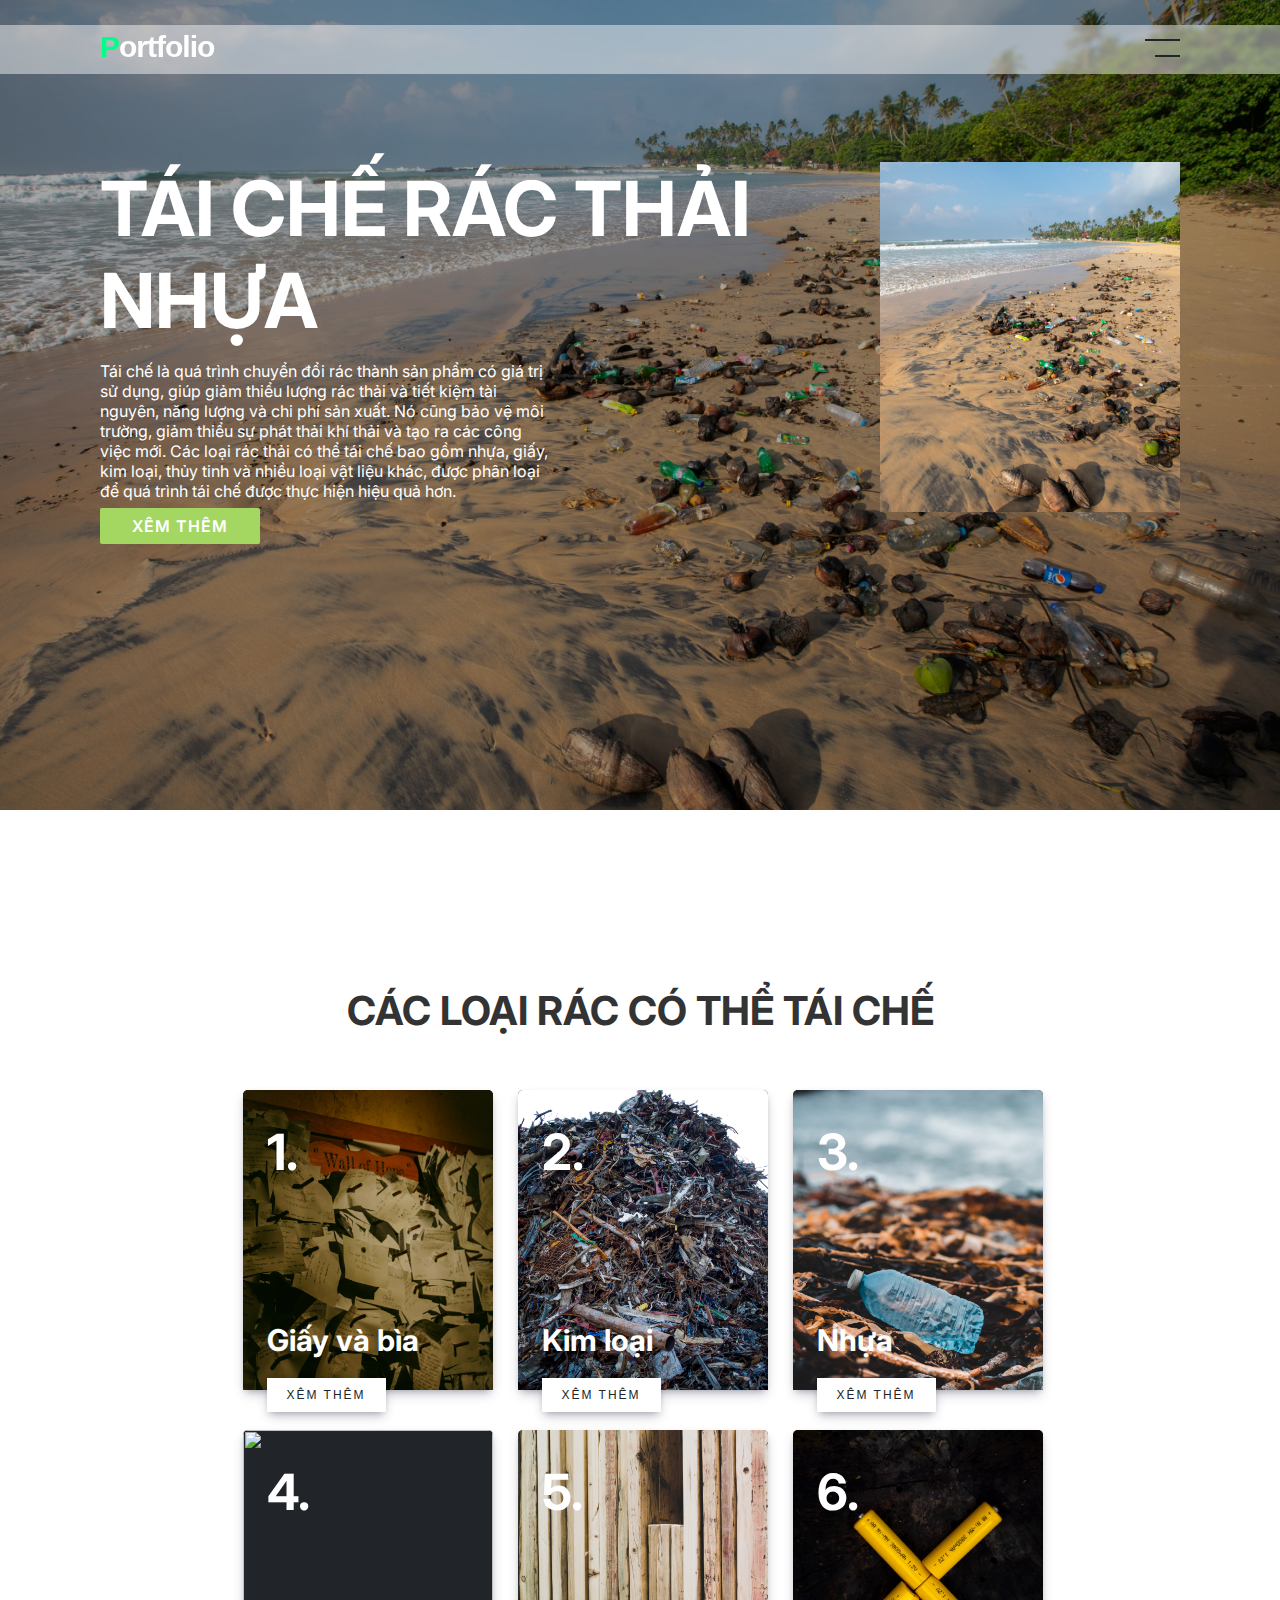
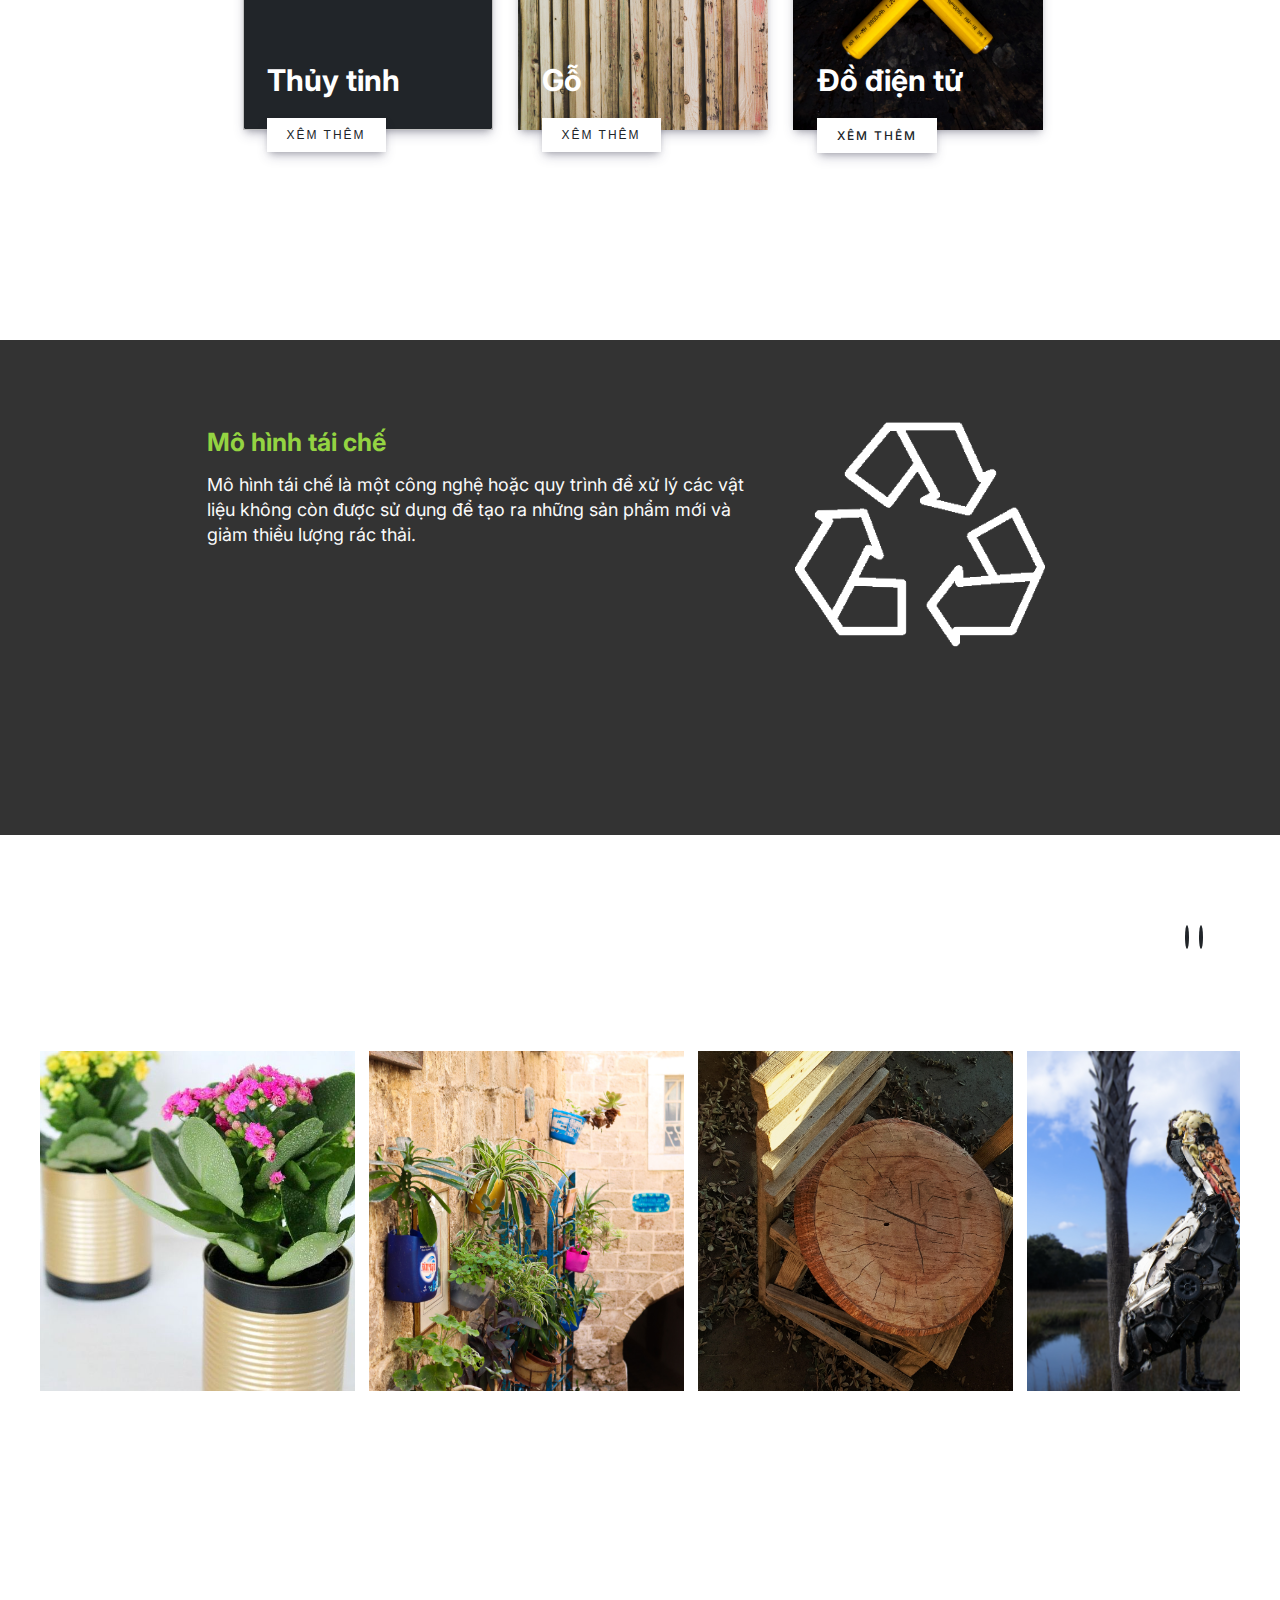
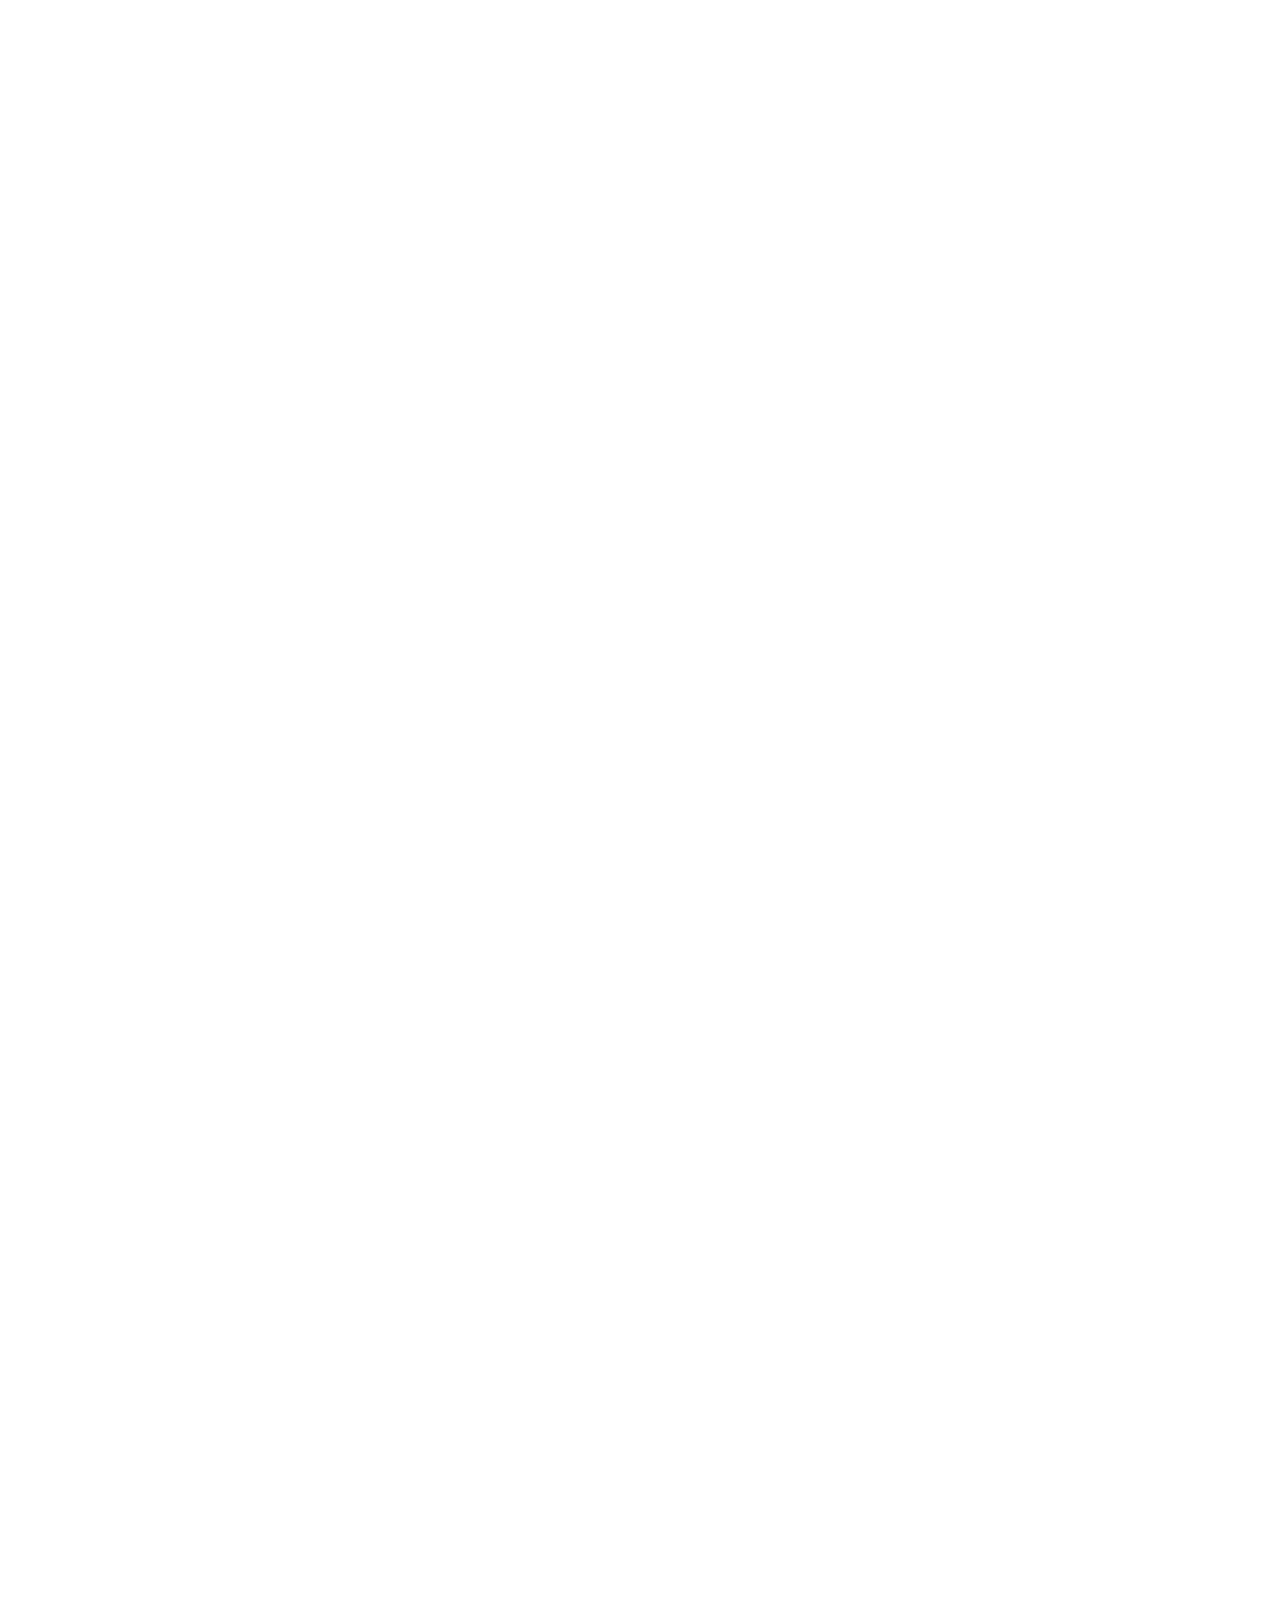
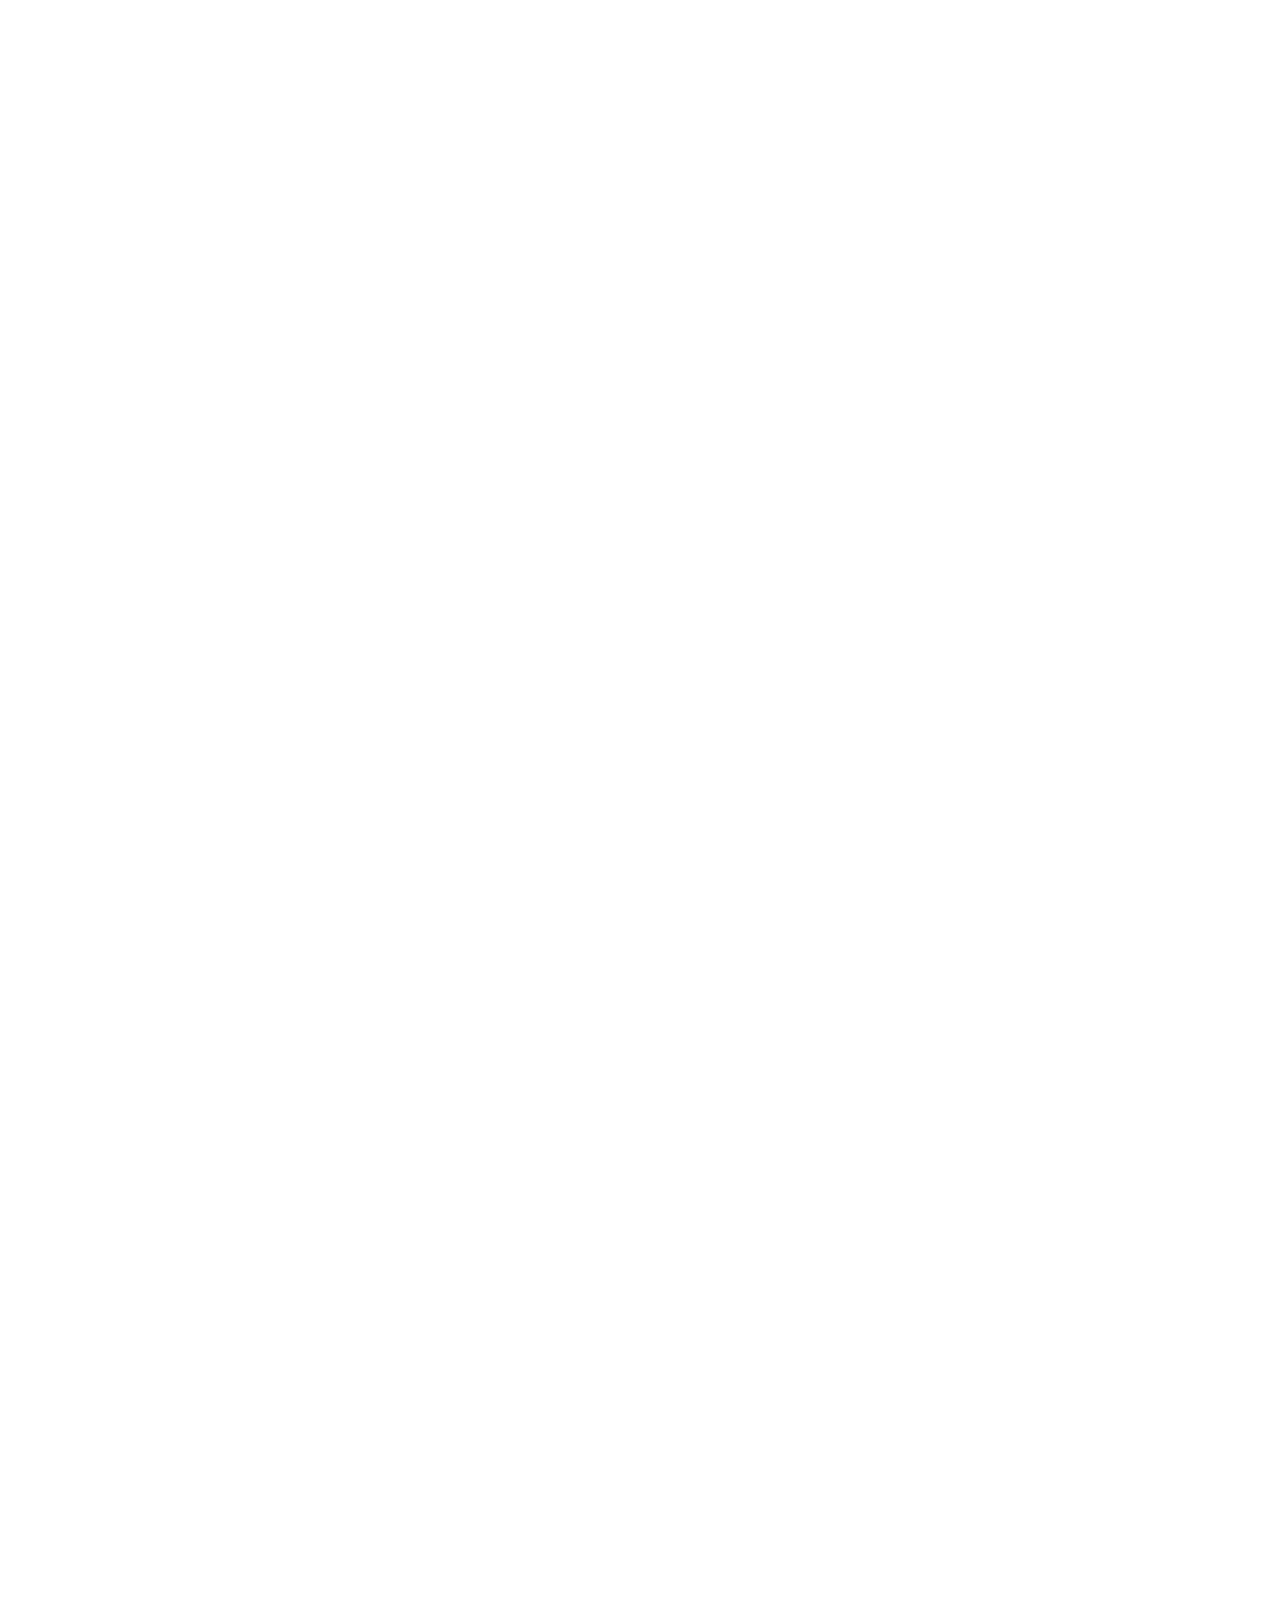
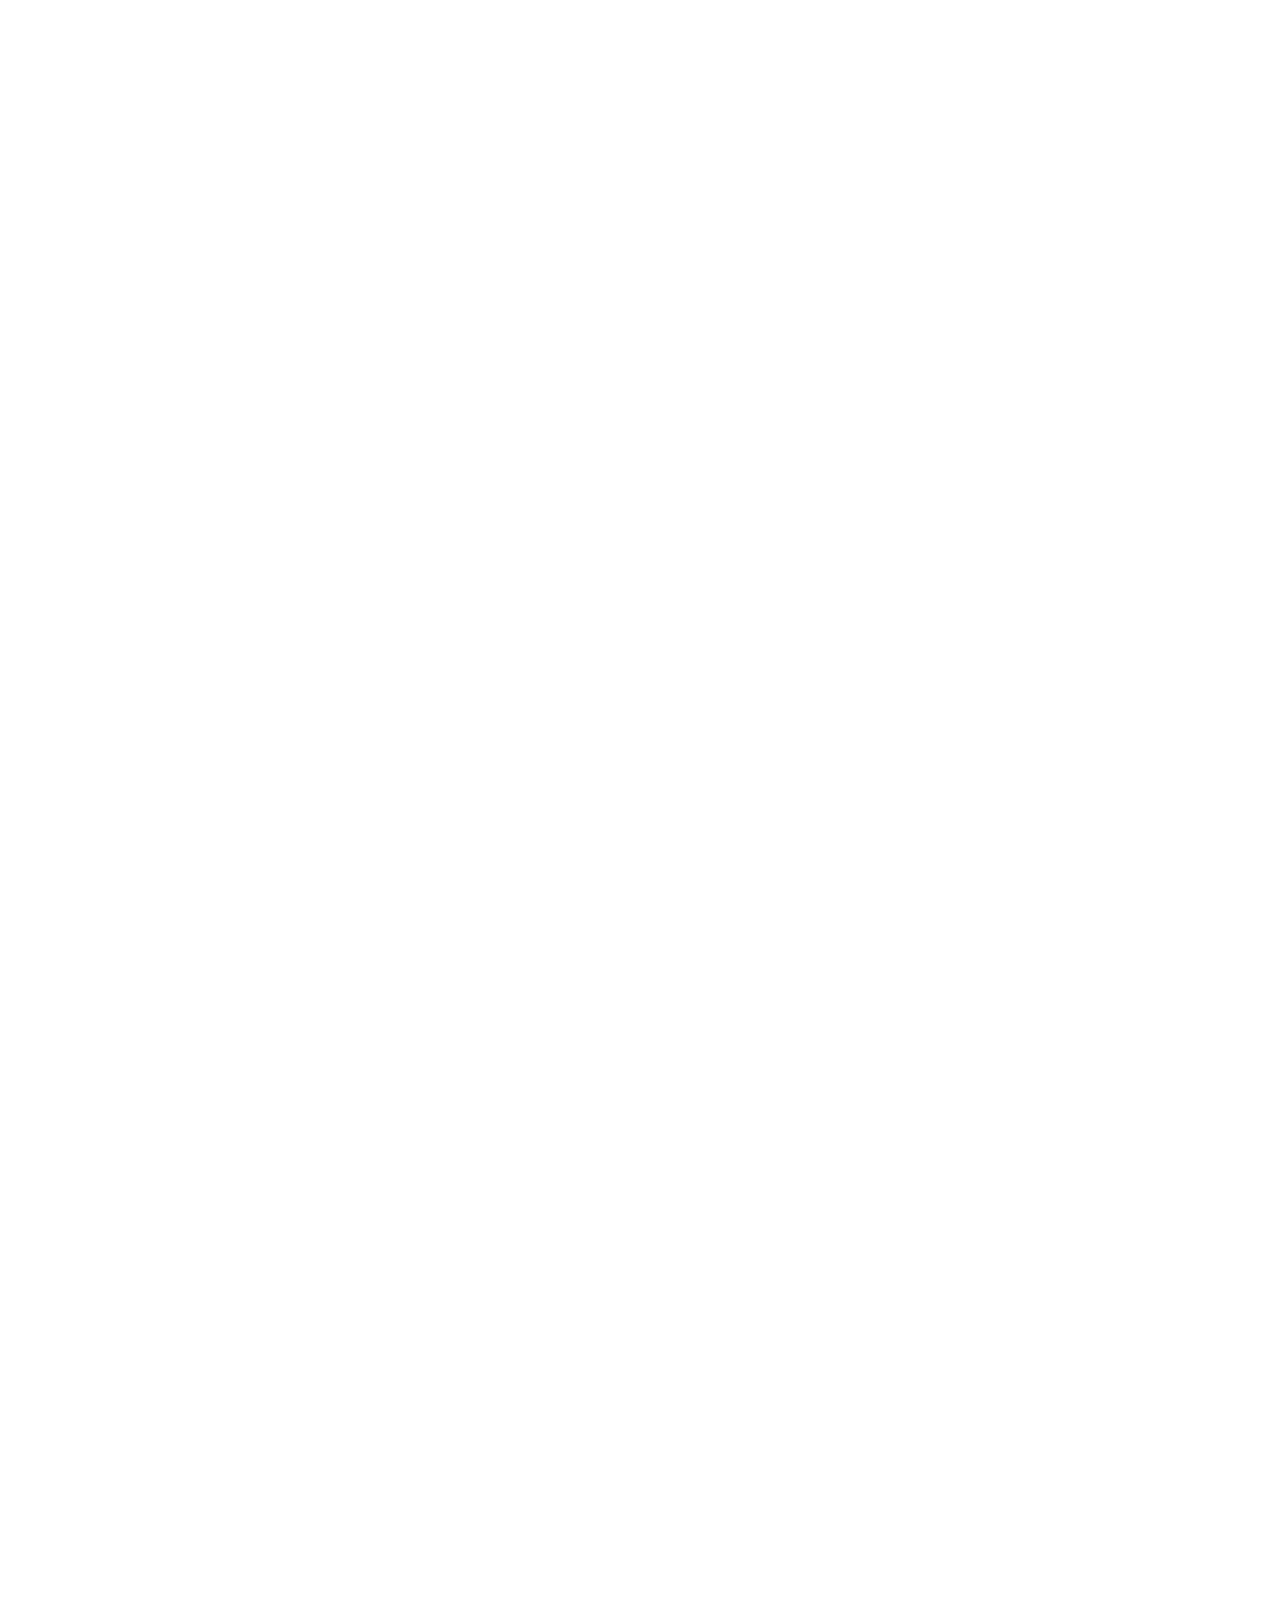
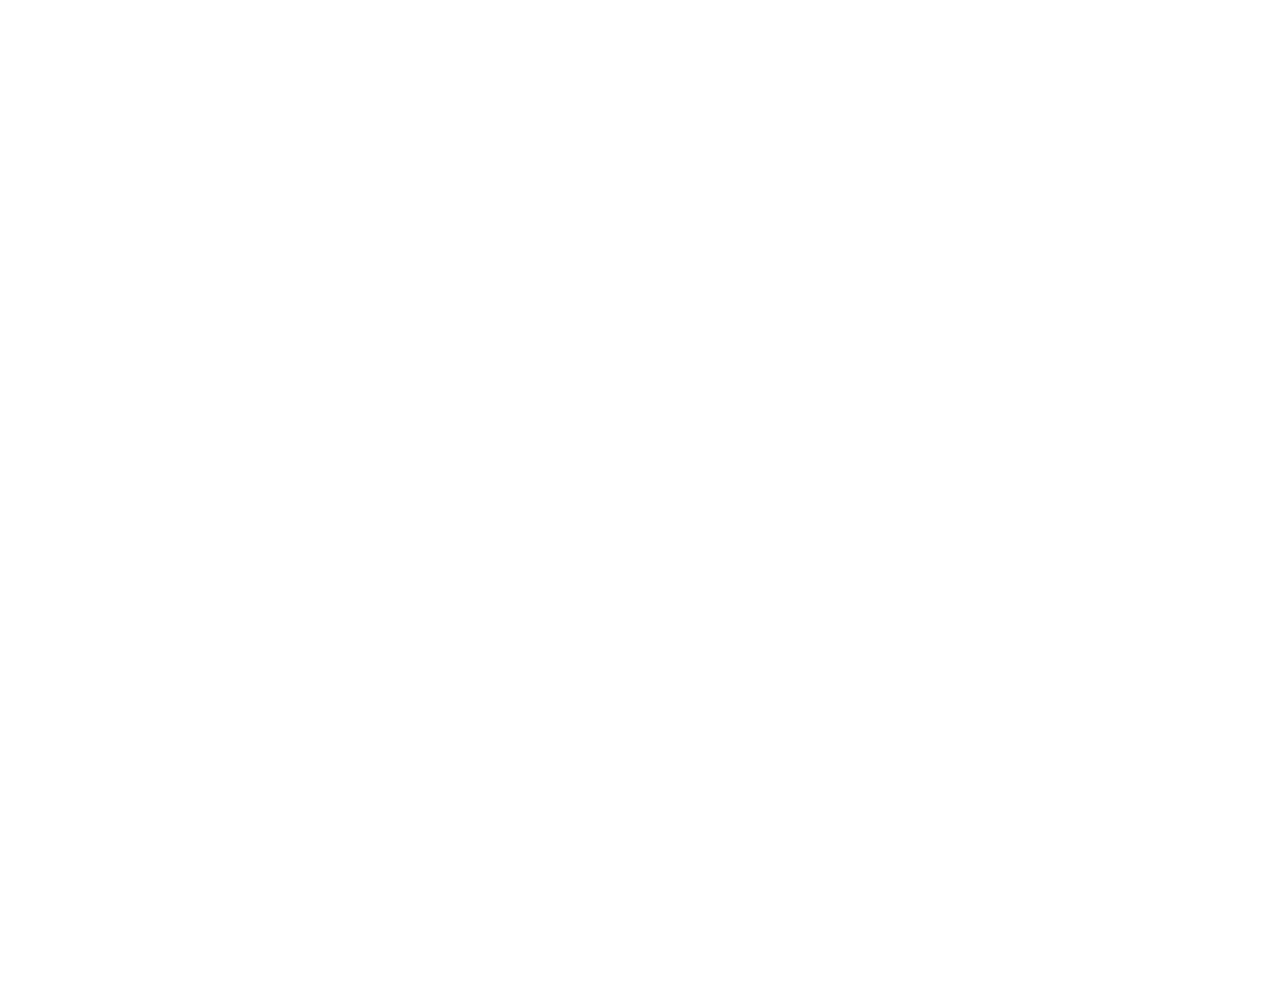
==== index.html @ 197e5f0e "first commit" ====
<!DOCTYPE html>
<html lang="en">
<head>
    <meta charset="UTF-8">
    <meta http-equiv="X-UA-Compatible" content="IE=edge">
    <meta name="viewport" content="width=device-width, initial-scale=1.0">
    <title>Document</title>

    <!-- Links -->
    <link rel="stylesheet" href="/css/style.css">
    <!-- <link rel="stylesheet" href="https://cdn.jsdelivr.net/npm/swiper@9/swiper-bundle.min.css" /> -->
    <!-- Fonts -->
    <link rel="stylesheet" href="/css/fonts.css">
    <link rel="stylesheet" href="https://unicons.iconscout.com/release/v4.0.8/css/line.css">
    <link rel="stylesheet" href="https://unicons.iconscout.com/release/v4.0.8/css/solid.css">
    <link rel="stylesheet" href="https://unicons.iconscout.com/release/v4.0.8/css/thinline.css">

    <script src="https://kit.fontawesome.com/a621dab346.js" crossorigin="anonymous"></script>
    <script src="https://cdnjs.cloudflare.com/ajax/libs/jquery/2.0.2/jquery.min.js"></script>

</head>
<style>
    /* width */
    ::-webkit-scrollbar {
        width: 5px;
    }
    
    /* Track */
    ::-webkit-scrollbar-track {
        background: #f1f1f1; 
    }
     
    /* Handle */
    ::-webkit-scrollbar-thumb {
        background: #888; 
    }
    
    /* Handle on hover */
    ::-webkit-scrollbar-thumb:hover {
        background: #555; 
    }
/* 
    .swiper-pagination-bullet {
      width: 20px;
      height: 20px;
      text-align: center;
      line-height: 20px;
      font-size: 12px;
      color: #000;
      opacity: 1;
      background: rgba(0, 0, 0, 0.2);
    }

    .swiper-pagination-bullet-active {
      color: #fff;
      background: #007aff;
    } */
</style>
<body>
    <div class="app">
        <header class="header">
            <nav class="navigation">
                <div class="branding-logo">
                    <h1><span style="color: #00ff88;">P</span>ortfolio</h1>
                </div>
                <div class="right-menu">
                    <button type="button" class="toggler"></button>
                    <ul class="menu-toggler">
                        <li class="">
                            <a href="#">
                                Giới thiệu
                            </a>
                        </li>
                        <li class="">
                            <a href="#">
                                Phân loại rác
                            </a>
                        </li>
                        <li class="">
                            <a href="#">
                                Sản phẩm tái chế
                            </a>
                        </li>
                        <li class="">
                            <a href="#">
                                Mô hình tái chế
                            </a>
                        </li>
                        <li class="">
                            <a href="#">
                                Sự kiện liên quan
                            </a>
                        </li>
                        <li class="">
                            <a href="#">
                                Câu chuyện thành công
                            </a>
                        </li>
                    </ul>
                </div>
            </nav>
        </header>
        <main class="swiper mySwiper">
            <div class="container swiper-wrapper">
                <section class="home section" id="home">
                    <div>
                        <img src="/image/home-background.jpg" alt="" class="home-background">
                        <div class="shadow"></div>
                    </div>
                    <div class="container">
                        <div class="content">
                            <h1 class="title">TÁI CHẾ <span>RÁC THẢI</span><br><span class
                                ="span"> NHỰA</span></h1>
                            <p class="paragraph">Tái chế là quá trình chuyển đổi rác thành sản phẩm có giá trị sử dụng, giúp giảm thiểu lượng rác thải và tiết kiệm tài nguyên, năng lượng và chi phí sản xuất. Nó cũng bảo vệ môi trường, giảm thiểu sự phát thải khí thải và tạo ra các công việc mới. Các loại rác thải có thể tái chế bao gồm nhựa, giấy, kim loại, thủy tinh và nhiều loại vật liệu khác, được phân loại để quá trình tái chế được thực hiện hiệu quả hơn.</p>
                            <span class="readmoreBtn">XÊM THÊM</span>
                        </div>
                        <div class="wrapper">
                            <img src="/image/home-background.jpg" alt="" class="image">
                        </div>
                    </div>
                </section>
                <section class="classify section" id="classify">
                    <div class="container">
                        <div class="main-title">
                            <h1 class="main-text">CÁC LOẠI RÁC CÓ THỂ TÁI CHẾ</h1>
                        </div>
                        <div class="box-container">
                            <div class="row">
                                <!-- GRID 1 -->
                                <div class="content">
                                    <img src="/image/origin/paper.jpg" alt="" style="border-start-start-radius: 5px; border-start-end-radius: 5px; box-shadow: inset 10px 10px blackx;">
                                    <div>
                                        <h1 class="content-title-number">1.</h1>
                                        <h3 class="content-title-text">Giấy và bìa</h3>
                                        <p class="content-paragraph"> Giấy, tờ báo, sách cũ, bìa...</p>
                                    </div>
                                    <button type="button" class="button modalBtns">XÊM THÊM</button>

                                    <div class="modal-content">
                                        <div class="titleOne">
                                            <h4 class="modal-title">1. Giấy và bìa</h4>
                                            <span><p class="modal-description paragraphOne">Giấy và bìa có thể tái chế để bảo vệ môi trường. Chúng có thể được sản xuất từ giấy phế liệu hoặc các nguồn tài nguyên bền vững như tre, lúa mì, thay vì sử dụng nguồn gốc từ gỗ đang cạn kiệt.</p></span>
                                        </div>

                                        <i class="uil uil-multiply modalCloses"></i>
                                        
                                        <div class="content">
                                            <h4 class="content-title titleTwo">Hướng dẫn tái chế</h6>
                                            <p class="paragraph paragraphTwo"><ol>
                                                <li>Phân loại rác: Phân loại rác ra thành các loại khác nhau để đảm bảo tính hiệu quả trong quá trình tái chế.</li>
                                                <li>Tách giấy và bìa: Tách giấy và bìa ra khỏi các vật liệu khác như nhựa và kim loại.</li>
                                                <li>Cắt giấy và bìa thành mảnh nhỏ: Cắt giấy và bìa thành những mảnh nhỏ giúp cho việc tái chế trở nên dễ dàng hơn.</li>
                                                <li>Đưa giấy và bìa vào thùng tái chế: Đặt giấy và bìa vào thùng tái chế hoặc mang đến các điểm thu gom rác tái chế của thành phố.</li>
                                                <li>Mua sản phẩm được tái chế: Tìm kiếm các sản phẩm được tái chế từ giấy và bìa như sổ tay, túi giấy, hộp giấy, giấy in ấn, ...</li>
                                                Những bước này giúp cho việc tái chế rác và bìa trở nên hiệu quả hơn và góp phần bảo vệ môi trường.</ol></p>
                                        </div>
                                    </div>
                                </div>
                                <!-- GRID 2 -->
                                <div class="content">
                                    <img src="/image/origin/metal.jpg" alt="" style="border-start-start-radius: 5px; border-start-end-radius: 5px;">
                                    <div>
                                        <h1 class="content-title-number">2.</h1>
                                        <h3 class="content-title-text">Kim loại</h3>
                                        <p class="content-paragraph">Nhôm, thiếc, đồng, sắt, thép...</p>
                                    </div>
                                    <button type="button" class="button modalBtns">XÊM THÊM</button>

                                    <div class="modal-content">
                                        <div class="titleOne">
                                            <h4 class="modal-title">2. Kim loại</h4>
                                            <span><p class="modal-description paragraphOne">Kim loại là một trong những vật liệu có thể tái chế được khá hiệu quả.</p></span>
                                        </div>

                                        <i class="uil uil-multiply modalCloses"></i>
                                        
                                        <div class="content">
                                            <h4 class="content-title titleTwo">Hướng dẫn tái chế</h6>
                                            <p class="paragraph paragraphTwo">

                                                Phân loại kim loại: Phân loại kim loại ra thành các loại khác nhau để đảm bảo tính hiệu quả trong quá trình tái chế.
                                                
                                                Tách kim loại ra khỏi các vật liệu khác: Loại bỏ các phần không thuộc về kim loại như nhựa hoặc gỗ.
                                                
                                                Nghiền kim loại thành mảnh nhỏ: Nghiền kim loại thành những mảnh nhỏ để giúp cho việc tái chế trở nên dễ dàng hơn.
                                                
                                                Đưa kim loại vào thùng tái chế: Đặt kim loại vào thùng tái chế hoặc mang đến các điểm thu gom rác tái chế của thành phố.
                                                
                                                Sử dụng sản phẩm được tái chế từ kim loại: Tìm kiếm các sản phẩm được tái chế từ kim loại như thép, nhôm, đồ gia dụng hoặc đồ trang sức.
                                                
                                                Tái chế kim loại giúp giảm thiểu khối lượng rác thải và sử dụng tài nguyên một cách bền vững hơn.</p>
                                        </div>
                                    </div>
                                </div>
                                <!-- GRID 3 -->
                                <div class="content">
                                    <img src="/image/origin/plastic 2.jpg" alt="" style="border-start-start-radius: 5px; border-start-end-radius: 5px;">
                                    <div>
                                        <h1 class="content-title-number">3.</h1>
                                        <h3 class="content-title-text">Nhựa</h3>
                                        <p class="content-paragraph">Chai nhựa, túi nhựa, ống nhựa...</p>
                                    </div>
                                    <button type="button" class="button modalBtns">XÊM THÊM</button>

                                    <div class="modal-content">
                                        <div class="titleOne">
                                            <h4 class="modal-title">3. Nhựa</h4>
                                            <span><p class="modal-description paragraphOne">Nhựa là một trong những vật liệu khó tái chế và gây hại cho môi trường nếu không được xử lý đúng cách. Tuy nhiên, vẫn có những cách để tái chế nhựa. Dưới đây là hướng dẫn tái chế nhựa</p></span>
                                        </div>

                                        <i class="uil uil-multiply modalCloses"></i>
                                        
                                        <div class="content">
                                            <h4 class="content-title titleTwo">Hướng dẫn tái chế</h6>
                                            <p class="paragraph paragraphTwo">Phân loại nhựa: Nhựa có thể được phân loại thành các loại khác nhau, vì vậy bạn cần phân loại chúng thành từng loại riêng biệt để tái chế.

                                                Đổi lại những sản phẩm có thể tái sử dụng: Nếu bạn sử dụng những sản phẩm có thể tái sử dụng như chai nước uống, túi giặt rửa hay bình đựng thực phẩm, hãy đổi lại các sản phẩm này tại các điểm thu gom rác tái chế của thành phố.
                                                
                                                Tái chế các sản phẩm nhựa: Hãy tìm cách tái chế các sản phẩm nhựa như chai nhựa, túi nhựa, hộp nhựa, đồ chơi và sản phẩm gia dụng. Bạn có thể mang chúng đến các điểm thu gom rác hoặc tự tái chế tại nhà.
                                                
                                                Sử dụng sản phẩm tái chế từ nhựa: Tìm kiếm các sản phẩm được tái chế từ nhựa để sử dụng như bàn chải đánh răng, nẹp nhựa hay các sản phẩm khác.
                                                
                                                Tái chế nhựa giúp giảm thiểu khối lượng rác thải và tài nguyên sử dụng.</p>
                                        </div>
                                    </div>
                                </div>
                            </div>
                            <div class="row">
                                <!-- GRID 4 -->
                                <div class="content">
                                    <img src="/image/origin/glass.jpg" alt="" style="border-start-start-radius: 5px; border-start-end-radius: 5px;">
                                    <div>
                                        <h1 class="content-title-number">4.</h1>
                                        <h3 class="content-title-text">Thủy tinh</h3>
                                        <p class="content-paragraph">Chai thủy tinh, ly thủy tinh...</p>
                                    </div>
                                    <button type="button" class="button modalBtns">XÊM THÊM</button>

                                    <div class="modal-content">
                                        <div class="titleOne">
                                            <h4 class="modal-title">3. Nhựa</h4>
                                            <span><p class="modal-description paragraphOne">Thủy tinh là một trong những vật liệu dễ tái chế và có thể được sử dụng lại để tạo ra các sản phẩm mới.</p></span>
                                        </div>

                                        <i class="uil uil-multiply modalCloses"></i>
                                        
                                        <div class="content">
                                            <h4 class="content-title titleTwo">Hướng dẫn tái chế</h6>
                                            <p class="paragraph paragraphTwo">Phân loại nhựa: Nhựa có thể được phân loại thành các loại khác nhau, vì vậy bạn cần phân loại chúng thành từng loại riêng biệt để tái chế.

                                                Đổi lại những sản phẩm có thể tái sử dụng: Nếu bạn sử dụng những sản phẩm có thể tái sử dụng như chai nước uống, túi giặt rửa hay bình đựng thực phẩm, hãy đổi lại các sản phẩm này tại các điểm thu gom rác tái chế của thành phố.
                                                
                                                Tái chế các sản phẩm nhựa: Hãy tìm cách tái chế các sản phẩm nhựa như chai nhựa, túi nhựa, hộp nhựa, đồ chơi và sản phẩm gia dụng. Bạn có thể mang chúng đến các điểm thu gom rác hoặc tự tái chế tại nhà.
                                                
                                                Sử dụng sản phẩm tái chế từ nhựa: Tìm kiếm các sản phẩm được tái chế từ nhựa để sử dụng như bàn chải đánh răng, nẹp nhựa hay các sản phẩm khác.
                                                
                                                Tái chế nhựa giúp giảm thiểu khối lượng rác thải và tài nguyên sử dụng.</p>
                                        </div>
                                    </div>
                                </div>
                                <!-- GRID 5 -->
                                <div class="content">
                                    <img src="/image/origin/wood.jpg" alt="" style="border-start-start-radius: 5px; border-start-end-radius: 5px;">
                                    <div>
                                        <h1 class="content-title-number">5.</h1>
                                        <h3 class="content-title-text">Gỗ</h3>
                                        <p class="content-paragraph">Bìa, ván ép, tấm ván dăm</p>
                                    </div>
                                    <button type="button" class="button modalBtns">XÊM THÊM</button>

                                    <div class="modal-content">
                                        <div class="titleOne">
                                            <h4 class="modal-title">5. Gỗ</h4>
                                            <span><p class="modal-description paragraphOne">Gỗ là một trong những vật liệu có thể tái chế và có nhiều cách để tái sử dụng</p></span>
                                        </div>

                                        <i class="uil uil-multiply modalCloses"></i>
                                        
                                        <div class="content">
                                            <h4 class="content-title titleTwo">Hướng dẫn tái chế</h6>
                                            <p class="paragraph paragraphTwo">Sử dụng lại gỗ: Sử dụng lại các thanh gỗ đã qua sử dụng để tạo ra các sản phẩm mới như kệ sách, bàn làm việc, ghế hoặc giá sách.

                                                Tái chế gỗ phế liệu: Gỗ phế liệu có thể được tái sử dụng để tạo ra các sản phẩm khác như pallet, tấm lót nền hay ván ép.
                                                
                                                Sử dụng gỗ tái chế: Tìm kiếm các sản phẩm được tạo ra từ gỗ tái chế như đồ trang trí, vật dụng gia đình hay đồ nội thất.
                                                
                                                Đưa gỗ vào thùng tái chế: Đặt gỗ vào thùng tái chế hoặc mang đến các điểm thu gom rác tái chế của thành phố.
                                                
                                                Tái chế gỗ giúp giảm thiểu khối lượng rác thải và tài nguyên sử dụng.</p>
                                        </div>
                                    </div>
                                </div>
                                <!-- GRID 6 -->
                                <div class="content">
                                    <img src="/image/origin/pin.jpg" alt="" style="border-start-start-radius: 5px; border-start-end-radius: 5px;">
                                    <div>
                                        <h1 class="content-title-number">6.</h1>
                                        <h3 class="content-title-text">Đồ điện tử</h3>
                                        <p class="content-paragraph"> Điện thoại di động, máy tính, tivi...</p>
                                    </div>
                                    <span class="button modalBtns">XÊM THÊM
                                    </span>

                                    <div class="modal-content">
                                        <div class="titleOne">
                                            <h4 class="modal-title">6. Đồ điện tử</h4>
                                            <span><p class="modal-description paragraphOne">Đồ điện tử là một trong những vật liệu rác thải khó tái chế và có hại cho môi trường nếu không được xử lý đúng cách.</p></span>
                                        </div>

                                        <i class="uil uil-multiply modalCloses"></i>
                                        
                                        <div class="content">
                                            <h4 class="content-title titleTwo">Hướng dẫn tái chế</h6>
                                            <p class="paragraph paragraphTwo">Tìm kiếm các điểm thu gom rác điện tử: Các thành phố thường có các điểm thu gom rác điện tử để thu gom các thiết bị như máy tính, điện thoại di động, máy ảnh, máy quay phim, máy tính bảng và các loại thiết bị điện tử khác.

                                                Donate hoặc bán lại thiết bị còn mới: Nếu thiết bị của bạn còn tốt và có thể sử dụng được, hãy donate hoặc bán lại để người khác tiếp tục sử dụng.
                                                
                                                Tái chế linh kiện: Một số linh kiện điện tử như pin, card đồ họa, chip và RAM có thể được tái chế và sử dụng lại.
                                                
                                                Xử lý đúng cách: Đối với các thiết bị điện tử đã hỏng, hãy đưa chúng đến các điểm thu gom rác điện tử để xử lý đúng cách.
                                                
                                                Tái chế đồ điện tử giúp giảm thiểu khối lượng rác thải và sử dụng tài nguyên một cách bền vững hơn.</p>
                                        </div>
                                    </div>
                                </div>
                            </div>
                        </div>
                    </div>
                </section>
                <section class="model section" id="model">
                    <div class="container">
                        <h1 class="title">Mô hình tái chế</h1>
                        <div class="wrapper">
                            <p class="paragraph">
                                Mô hình tái chế là một công nghệ hoặc quy trình để xử lý các vật liệu không còn được sử dụng để tạo ra những sản phẩm mới và giảm thiểu lượng rác thải.
                                </p>
                            <img src="/image/output-onlinepngtools.png" alt="">
                        </div>
                    </div>
                </section>
                <section class="product section" id="product">
                    <div class="wrapper">
                        <div class="pagination">
                            <i class="fa-solid fa-arrow-left" id="left"></i>
                            <i class="fa-solid fa-arrow-right" id="right"></i>
                        </div>
                        <div class="carousel">
                            <img src="/image/product/image (1).jpg" alt="">
                            <img src="/image/product/image (2).jpg" alt="">
                            <img src="/image/product/image (3).jpg" alt="">
                            <img src="/image/product/image (4).jpg" alt="">
                            <img src="/image/product/image (5).jpg" alt="">
                            <img src="/image/product/image (6).jpg" alt="">
                        </div>
                        <h1>SẢN PHẨM TÁI CHẾ</h1>
                    </div>
                </section>
            </div>
            <!-- Pagination
            <div class="swiper-pagination"></div> -->
        </main>
        <footer>

        </footer>
    </div>

    <!-- <script src="/js/vanilla-tilt.js"></script>
    <script>
        VanillaTilt.init(document.querySelector(".content-card"), {
		max: 25,
		speed: 400
	    });
    </script> -->
    <script src="/js/main.js"></script>
    <!-- Fonts -->
    <script src="https://unicons.iconscout.com/release/v4.0.8/script/monochrome/bundle.js"></script>
    <script src="https://cdn.jsdelivr.net/npm/swiper@9/swiper-bundle.min.js"></script>
</body>
</html>
---- css/style.css ----
* {
    box-sizing: border-box;
    padding: 0;
    margin: 0;
}

:root {
  --bs-blue: #0d6efd;
  --bs-indigo: #6610f2;
  --bs-purple: #6f42c1;
  --bs-pink: #d63384;
  --bs-red: #dc3545;
  --bs-orange: #fd7e14;
  --bs-yellow: #ffc107;
  --bs-green: #198754;
  --bs-teal: #20c997;
  --bs-cyan: #0dcaf0;
  --bs-white: #fff;
  --bs-gray: #6c757d;
  --bs-gray-dark: #343a40;
  --bs-primary: #0d6efd;
  --bs-secondary: #6c757d;
  --bs-success: #198754;
  --bs-info: #0dcaf0;
  --bs-warning: #ffc107;
  --bs-danger: #dc3545;
  --bs-light: #f8f9fa;
  --bs-dark: #212529;
  --bs-font-sans-serif: system-ui, -apple-system, "Segoe UI", Roboto, "Helvetica Neue", Arial, "Noto Sans", "Liberation Sans", sans-serif, "Apple Color Emoji", "Segoe UI Emoji", "Segoe UI Symbol", "Noto Color Emoji";
  --bs-font-monospace: SFMono-Regular, Menlo, Monaco, Consolas, "Liberation Mono", "Courier New", monospace;
  --bs-gradient: linear-gradient(180deg, rgba(255, 255, 255, 0.15), rgba(255, 255, 255, 0));
  --green-text: #5FD04C;
  --primaryClr: #041226;
}

body {
    font-family: 'Inter', sans-serif;
    color: #333;                               
    background-color: var(--bs-font-monospace);
    height: 1000vh;

    overflow-x: hidden;
}
/* font-family: 'Cantarell', sans-serif;
font-family: 'Oxygen', sans-serif;
font-family: 'Prompt', sans-serif;
font-family: 'Roboto', sans-serif;
font-family: 'Schibsted Grotesk', sans-serif;
font-family: 'Ubuntu', sans-serif; */

main, header, footer {
    position: relative;
}

/* MEDIA */

header {
    position: fixed;
    top: 0;
    left: 0;
    right: 0;
    z-index: 1;
    padding: 5px 0;
    transform: translatey(25px);
    background: #ffffff75;
    transition: top 0.3s;
}

@supports ((-webkit-backdrop-filter: none) or (backdrop-filter: none)) {
    header {
      backdrop-filter: blur(2px);
    }
}

header .navigation {
    margin: 0 100px;
    background: #ffffff75;
}

@media only screen and (max-width: 600px) {
    header .navigation {
        margin: 0 50px;
    }
}

header .navigation .branding-logo {
    float: left;
}

header .navigation .branding-logo h1 {
    color: white;
    font-size: 30px;
    font-family: 'Poppins', sans-serif;
    letter-spacing: -1px;
}

header .navigation .right-menu {
    position: relative;
    float: right;
}

header .navigation .right-menu .toggler {
    background-color: transparent;
    border: none;
    position: relative;
    width: 35px;
    height: 35px;
    cursor: pointer;
}

header .navigation .right-menu .toggler.active::before {
    transform: rotate(45deg);
    top: 17px;
}

header .navigation .right-menu .toggler.active::after {
    transform: rotate(-45deg);
    width: 35px;
    bottom: 16px;
}

header .navigation .right-menu .toggler::before,
header .navigation .right-menu .toggler::after {
    transition: all 0.2s ease-out 0s;
}

header .navigation .right-menu .toggler.active::before,
header .navigation .right-menu .toggler.active::after {
    transition: all 0.2s ease-in 0s;
}

header .navigation .right-menu .toggler::before {
    position: absolute;
    content: '';
    right: 0;
    top: 9px;
    border: var(--bs-dark);
    height: 2px;
    width: 35px;
    background-color: var(--bs-dark);
}

header .navigation .right-menu .toggler::after {
    position: absolute;
    content: '';
    right: 0;
    bottom: 8px;
    border: var(--bs-dark);
    height: 2px;
    width: 25px;
    background-color: var(--bs-dark);
}

header .navigation .right-menu .menu-toggler {
    position: absolute;
    top: 8vh;
    right: 0;
    background-color: #fcfcfc;
    width: 275px;
    z-index: 1;    
    padding: 40px 40px 60px 40px;

    transition: all 0.5s ease 0s;
    opacity: 0;
    visibility: hidden;
    transform: skew(0.5);
}

@supports ((-webkit-backdrop-filter: none) or (backdrop-filter: none)) {
    header .navigation .right-menu .menu-toggler {
      backdrop-filter: blur(0);
    }
}

header .navigation .right-menu .menu-toggler li {
    margin: 0;
    padding: 10px 0;
    list-style-type: none;
} 

header .navigation .right-menu .menu-toggler li a {
    position: relative;
    color: var(--bs-dark);
    text-decoration: none;
    width: 100px;
    font-weight: 400;
}

header .navigation .right-menu .menu-toggler li a::before {
    position: absolute;
    content: '';
    right: 0px;
    top: 0;
    bottom: 0;
    width: 19px;
    background: #32333325;
    transition: all 0.3s ease 0s;
    opacity: 0;
}

header .navigation .right-menu .menu-toggler li a:hover::before {
    opacity: 1;
    right: -7px;
}

header .navigation .right-menu .menu-toggler.open {
    opacity: 1;
    visibility: visible;
}

/* HOME SECTION */

.home.section {
    position: relative;
    width: 100%;
    height: 90vh;
}

.home.section div .home-background {
    object-fit: cover;
    width: 100%;
    height: 90vh;
}

.home.section div .shadow {
    position: absolute;
    width: 100%;
    height: 100%;
    box-shadow: inset 1000px 1000px #00000056;
    top: 0;
    left: 0;
}

.home.section .container {
    display: flex;
    position: absolute;
    top: 20%;
    left: 0;
    right: 0;
    margin: 0 100px;
    color: #fff;
}

.home.section .container .content .title {
    font-size: 76px;
}

.home.section .container .content .title span {
    background-image: linear-gradient(
        to right,
        #A3D762,
        #A3D762 50%,
        #fff 50%
    );
    background-size: 200% 100%;
    background-position: -100%;
    background-clip: text;
    -webkit-background-clip: text;
    -webkit-text-fill-color: transparent;
    transition: all 0.5s ease-in-out;
}

.home.section .container .content .title .span {
    background-position: 100%;
}

.home.section .container .content .title:hover span {
    background-position: 0;
}

.home.section .container .content .paragraph {
    width: 448px;
    font-size: 20;
    margin: 15px 0;
}

.home.section .container .content .readmoreBtn {
    padding: 8px 32px;
    font-size: 16px;
    font-weight: 600;
    letter-spacing: 1px;
    border-radius: 2px;
    background: #A3D762;
    cursor: pointer;
    transition: 0.3s;
}

.home.section .container .content .readmoreBtn:hover {
    opacity: 0.9;
}

.home.section .container .wrapper {
    display: inline-block;
    overflow: hidden; 
}

.home.section .container .wrapper img {
    position: absolute;
    right: 0;
    transition: 0.3s;
    object-fit: cover;
    width: 300px;
    height: 350px;
}

.home.section .container .wrapper img:hover {
    transform: scale(1.1);
}

@media only screen and (max-width: 768px) {
    header .navigation {
        margin: 0 50px;
    }

    .home.section .container .wrapper img {
        display: none;
    }

    .home.section .container {
        margin: 0 50px;
    }
}

@media only screen and (max-width: 600px) {
    .home.section .container {
        margin: 0px 50px;
        width: 100%;
    }
}

@media only screen and (max-width: 414px) {
    header .navigation {
        margin: 0 50px;
    }

    .home.section .container .content .paragraph {
        white-space: pre-wrap;
    }
}

/* CLASSIFY */

.classify.section {
    width: 100%;
    height: 120vh;
    display: flex;
    flex-direction: column;
    align-items: center;
    justify-content: center;
}   

@media screen and (max-width: 1024px) {
    .classify.section {
        height: 60vh;
    }
}

@media screen and (max-width: 768px) {
    .classify.section {
        height: 80vh;
    }
}

.classify.section .container .main-title .main-text {
    display: flex;
    justify-content: center;
    font-size: 40px;
    padding: 35px;
} 

.classify.section .container .box-container {
    display: flex;
    flex-direction: column;
    justify-content: space-around;
    align-items: center;
}

.classify.section .container .box-container .row {
    display: flex;
}

@media screen and (max-width: 768px) {
    .classify.section .container .box-container {
        flex-direction: row;
    }

    .classify.section .container .box-container .row {
        display: block;
    }
}

.classify.section .container .box-container .row .content {
    background: var(--bs-dark);
    position: relative;
    background: cover center;
    padding: 2rem 1.5rem 1.75rem 1.5rem;
    margin: 20px 10px;
    transition: all .3s ease 0s;
    object-fit: cover;
    width: 250px;
    height: 300px;
    border-radius: 5px;
    cursor: default;
    box-shadow: rgba(50, 50, 93, 0.25) 0px 6px 12px -2px, rgba(0, 0, 0, 0.3) 0px 3px 7px -3px;
}

.classify.section .container .box-container .row .content img {
    position: absolute;
    top: 0;
    left: 0;
    right: 0;
    bottom: 0;
    width: 250px;
    height: 100%;
    object-fit: cover;
}

.classify.section .container .box-container .row .content .content-title-number,
.classify.section .container .box-container .row .content .content-title-text,
.classify.section .container .box-container .row .content .content-paragraph {
    color: var(--bs-white);
}

.classify.section .container .box-container .row .content .content-title-number {
    font-size: 50px;
    position: absolute;
    z-index: 1;
}

.classify.section .container .box-container .row .content .content-title-text,
.classify.section .container .box-container .row .content .button {
    transform: translateY(200px);
    transition: 0.3s;
}

.classify.section .container .box-container .row .content .content-paragraph {
    transition: 0.3s 0.1s;
}

.classify.section .container .box-container .row .content .content-title-text {
    font-size: 30px;
    font-weight: 700;
}

.classify.section .container .box-container .row .content:hover .content-title-text {
    transform: translateY(180px);
}

.classify.section .container .box-container .row .content .content-paragraph,
.classify.section .container .box-container .row .content .button {
    transform: translateY(180px);
}

.classify.section .container .box-container .row .content .button {
    transform: translateY(220px);
}

.classify.section .container .box-container .row .content .content-paragraph {
    transform: translateY(240px);
    font-weight: 300;
    font-size: 15px;
    opacity: 0;
    visibility: hidden;
    position: absolute;
    z-index: 1;
    width: 300px;
}

.classify.section .container .box-container .row .content:hover .content-paragraph {
    transform: translateY(190px);
    opacity: 1;
    visibility: visible;
}

.classify.section .container .box-container .row .content .button {
    display: inline-block;
    font-size: 12px;
    font-weight: 700;
    letter-spacing: 2px;
    padding: 10px 20px;
    color: var(--bs-dark);
    font-weight: 500;
    background: #ffffff;
    cursor: pointer;
    border: none;
    transition: all .3s ease 0s;
    box-shadow: rgba(50, 50, 93, 0.25) 0px 6px 12px -2px, rgba(0, 0, 0, 0.3) 0px 3px 7px -3px;
}

.classify.section .container .box-container .row .content .button:hover {
    background: var(--bs-dark);
    color: var(--bs-white);
    box-shadow: none;
}

.classify.section .container .box-container .row .content {
    margin-left: 15px;
}

.classify.section .container .box-container .row .content .modal-content {
    position: fixed;
    top: 0;
    left: 0;
    right: 0;
    bottom: 0;
    background: #00000085;
    display: flex;
    flex-direction: column;
    align-items: center;
    justify-content: center;
    padding: 0 1rem;
    z-index: 2;
    opacity: 0;
    visibility: hidden;
    transition: 0.3s;
}

@supports ((-webkit-backdrop-filter: none) or (backdrop-filter: none)) {
    .classify.section .container .box-container .row .content .modal-content {
      backdrop-filter: blur(5px);
    }
}


.classify.section .container .box-container .row .content .modal-content:hover {
    opacity: 0.7;
}

.classify.section .container .box-container .row .content .modal-content .content {
    position: relative;
    background: var(--bs-light);
    padding: 1.5rem 5rem;
    border-radius: 5px;
    width: 75%;
    margin: 20px;
}

.classify.section .container .box-container .row .content .modal-content .titleOne {
    position: absolute;
    top: 5rem;
    left: 12rem;
}

.classify.section .container .box-container .row .content .modal-content .content .paragraphTwo {
    width: 300px;
}

.classify.section .container .box-container .row .content .modal-content .content .paragraphTwo ol li {
    padding-left: 10vh;
}

.classify.section .container .box-container .row .content .modal-content .titleOne .modal-title,
.classify.section .container .box-container .row .content .modal-content .titleOne .modal-description {
    color: var(--bs-white);
}

.classify.section .container .box-container .row .content .modal-content .titleOne .modal-description {
    margin: 8px 0;
    width: 750px;
    font-weight: 300;
}

.classify.section .container .box-container .row .content .modal-content .modalCloses {
    position: absolute;
    top: 1rem;
    right: 1rem;
    font-size: 1.5rem;
    color: var(--bs-light);
    cursor: pointer;
}

.classify.section .container .box-container .row .content .modal-content .content .content-title,
.classify.section .container .box-container .row .content .modal-content .content .paragraph {
    color: var(--bs-dark);
    width: 700px;
}

.classify.section .container .box-container .row .content .modal-content .content .content-title {
    font-size: 20px;
    margin-bottom: 10px;
}

.classify.section .container .box-container .row .content .modal-content.active-modal {
    opacity: 1;
    visibility: visible;
}

.classify.section .container .box-container .row .content .modal-content .content .modalCloses {
    color: var(--bs-white);
}

@media only screen and (max-width: 1024px) {
    .home.section .container .main-image {
        width: 100%;
    }
    .home.section .container .content {
        right: 25%;
    }
}

/* MODEL */

.model.section {
    transform: translateY(50px);
    position: relative;
    width: 100%;
    height: 55vh;
    background: #333;
    display: flex;
    flex-direction: column;
    align-items: center;
    justify-content: center;
}

.model.section .container {
    position: absolute;
    bottom: 25%;
    top: 25%;
    transform: translateY(-15%);
}

.model.section .container .title {
    font-size: 25px;
    margin-bottom: 15px;
    transform: translateX(-3.5%);
    color: #94D442;
}

.model.section .container .wrapper {
    display: flex;
}

.model.section .container .wrapper .paragraph {
    font-size: 18px;
    width: 560px;
    height: 34px;
    transform: translateX(-5%); 
    color: #fafafa;
    line-height: 25px;
}

.model.section .container .wrapper img {
    transform: translate(0 , -25%);
    object-fit: cover;
    width: 250px;
    height: 250px;
}

@media screen and (max-width: 768px) {
    .model.section .container .wrapper {
        width: 100%;
        transform: none;
    }

    .model.section .container .wrapper .paragraph,
    .model.section .container .title {
        transform: none;
    }

    .model.section .container .wrapper img {
        display: none;
    }
}

/* PRODUCT */

.product.section {
    display: flex;
    align-items: center;
    justify-content: center;
    min-height: 90vh;
    position: relative;
    margin-top: 50px;
}

/* Pagination */

.product.section .wrapper .pagination {
    position: absolute;
    top: 10%;
    right: 6%;
}

.product.section .wrapper .pagination i {
    width: 45px;
    height: 45px;
    line-height: 42px;
    text-align: center;
    border-radius: 50%;
    border: 2px solid var(--bs-dark);
    cursor: pointer;
    transition: 0.3s;
}

.product.section .wrapper .pagination i:hover {
    opacity: 0.8;
}

.product.section .wrapper .pagination i:last-child {
    margin-left: 10px;
}

.product.section .wrapper {
    max-width: 1200px;
    overflow: hidden;
}

.product.section .wrapper .carousel {
    font-size: 0;
    cursor: pointer;
    white-space: nowrap;
    overflow: hidden;
    scroll-behavior: smooth;
}

.product.section .wrapper .carousel img {
    height: 340px;
    object-fit: cover;
    margin-left: 14px;
    width: 315px;
    transition: 0.3s;
}

.product.section .wrapper .carousel img:hover {
    transform: scale(1.1);
}

.product.section .wrapper .carousel img:first-child {
    margin-left: 0px;
}

.product.section .wrapper h1 { 
    transform: translate(100px, 50px);
    overflow: visible;
}

@media screen and (max-width: 900px) {
    .product.section .wrapper .carousel img {
        width: calc(100% / 2);
    }
}

@media screen and (max-width: 550px) {
    .product.section .wrapper .carousel img {
        width: 100%;
    }
}
---- css/fonts.css ----
@import url('https://fonts.googleapis.com/css2?family=Cantarell:wght@400;700&family=Inter:wght@100;200;300;400;500;600;700;800;900&family=Oxygen:wght@300;400;700&family=Prompt:wght@200;300;400;500;600;700;800;900&family=Roboto:ital,wght@0,100;0,300;0,400;0,500;0,700;0,900;1,100;1,300;1,400;1,500;1,700;1,900&family=Schibsted+Grotesk:wght@400;500;600;700;800;900&family=Ubuntu:wght@300;400;500;700&display=swap');
@import url('https://fonts.cdnfonts.com/css/sf-ui-text-2');
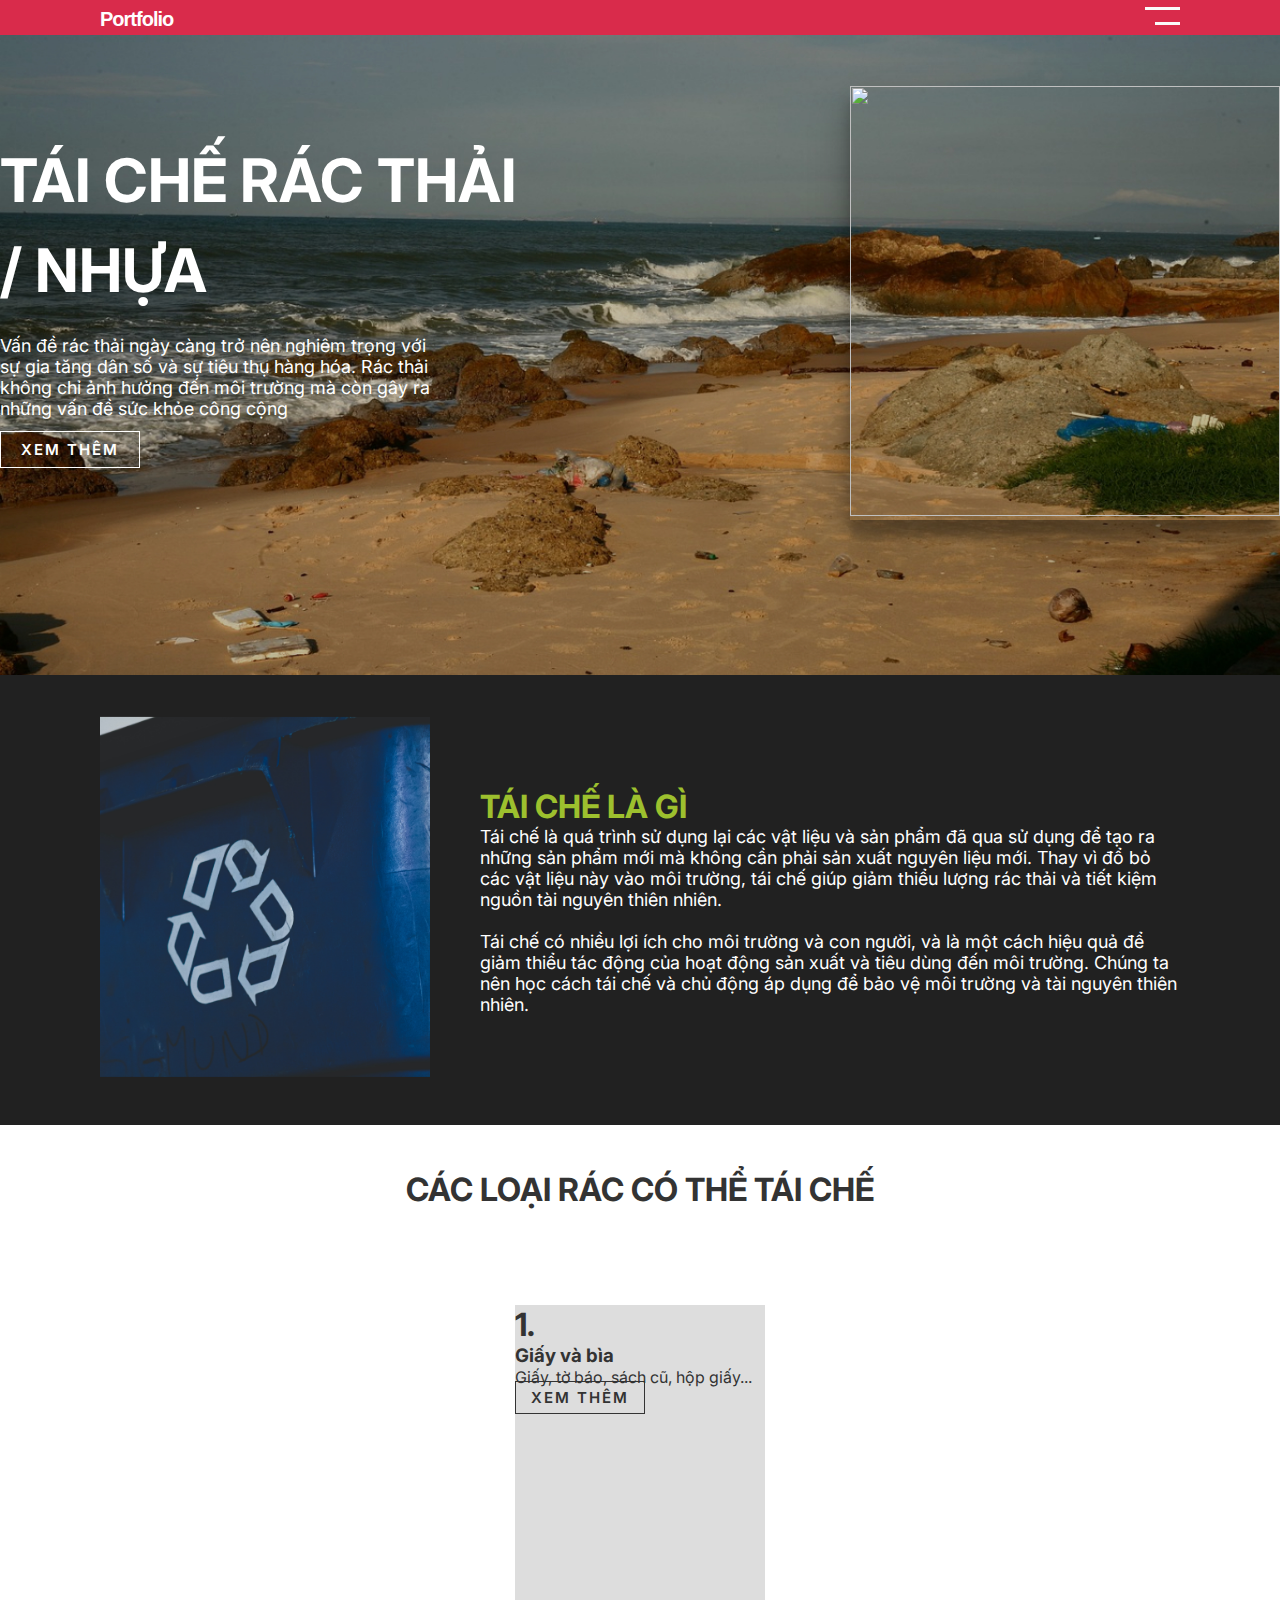
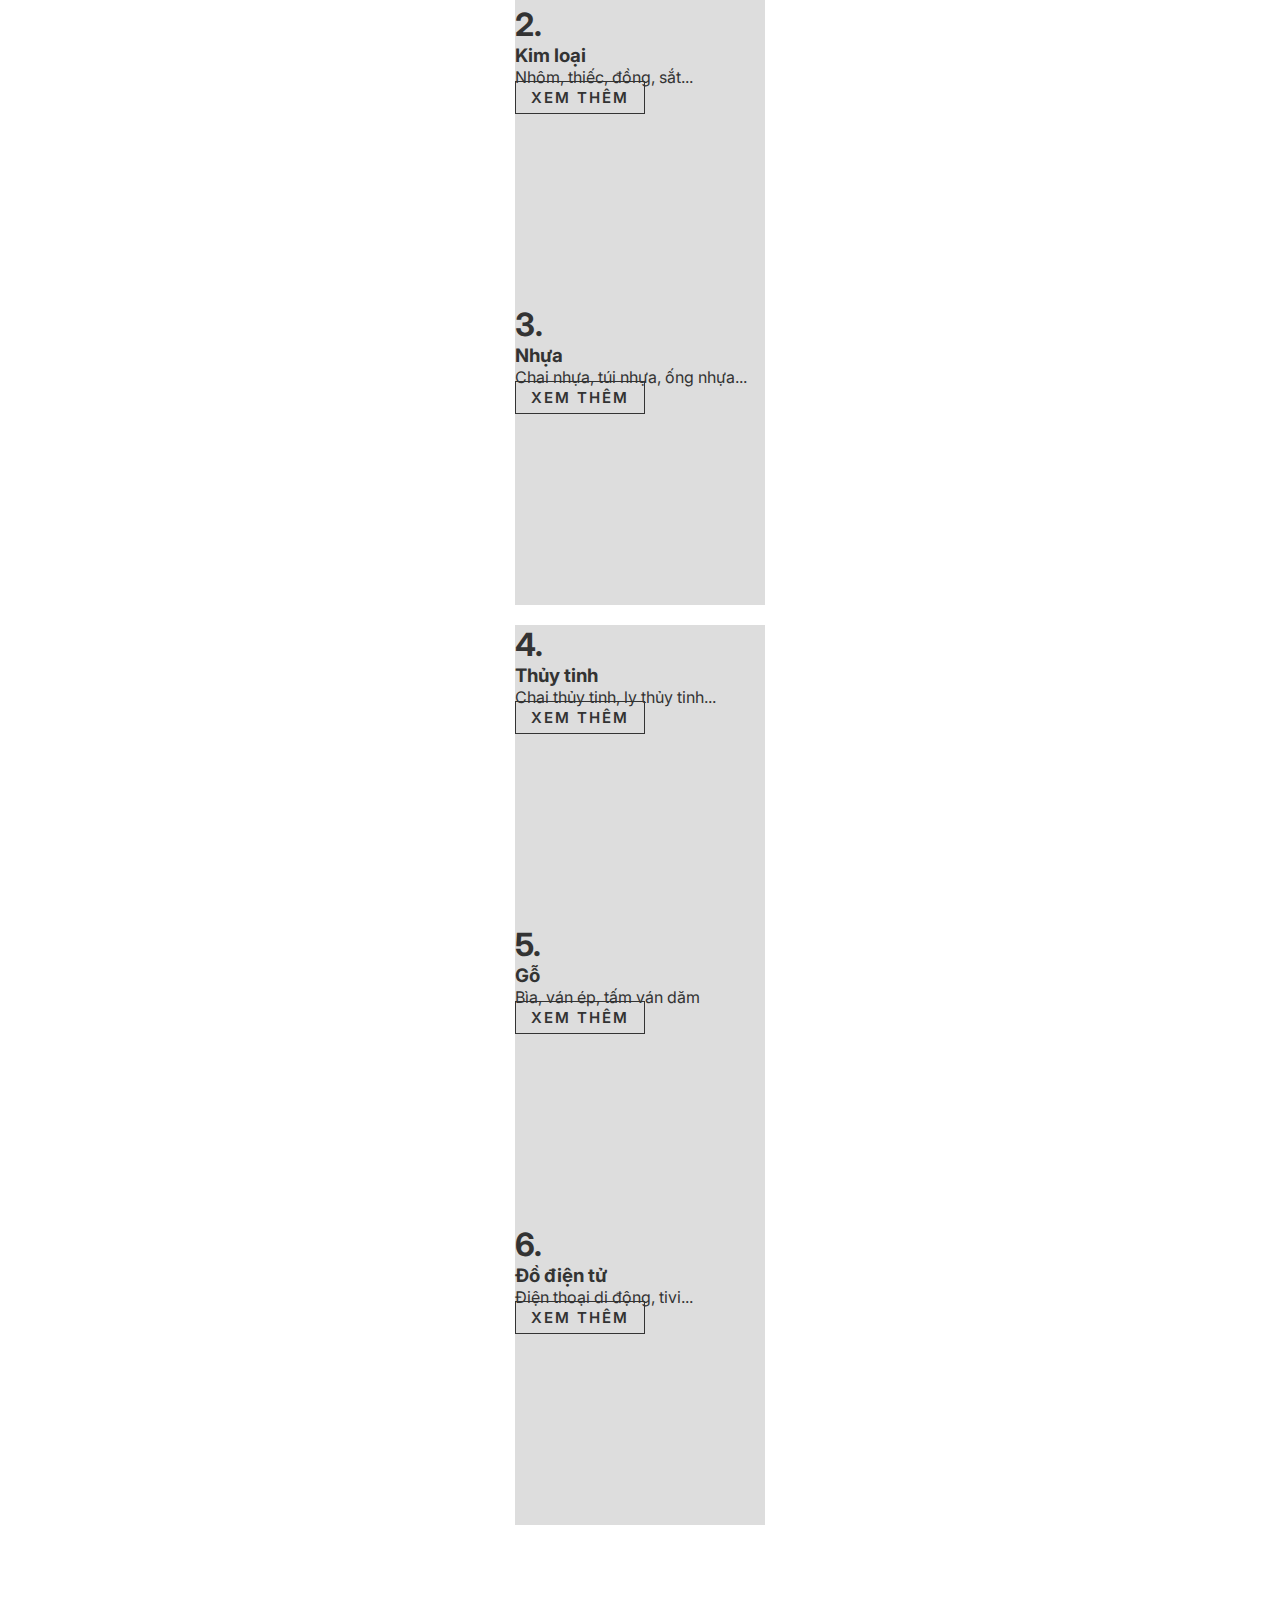
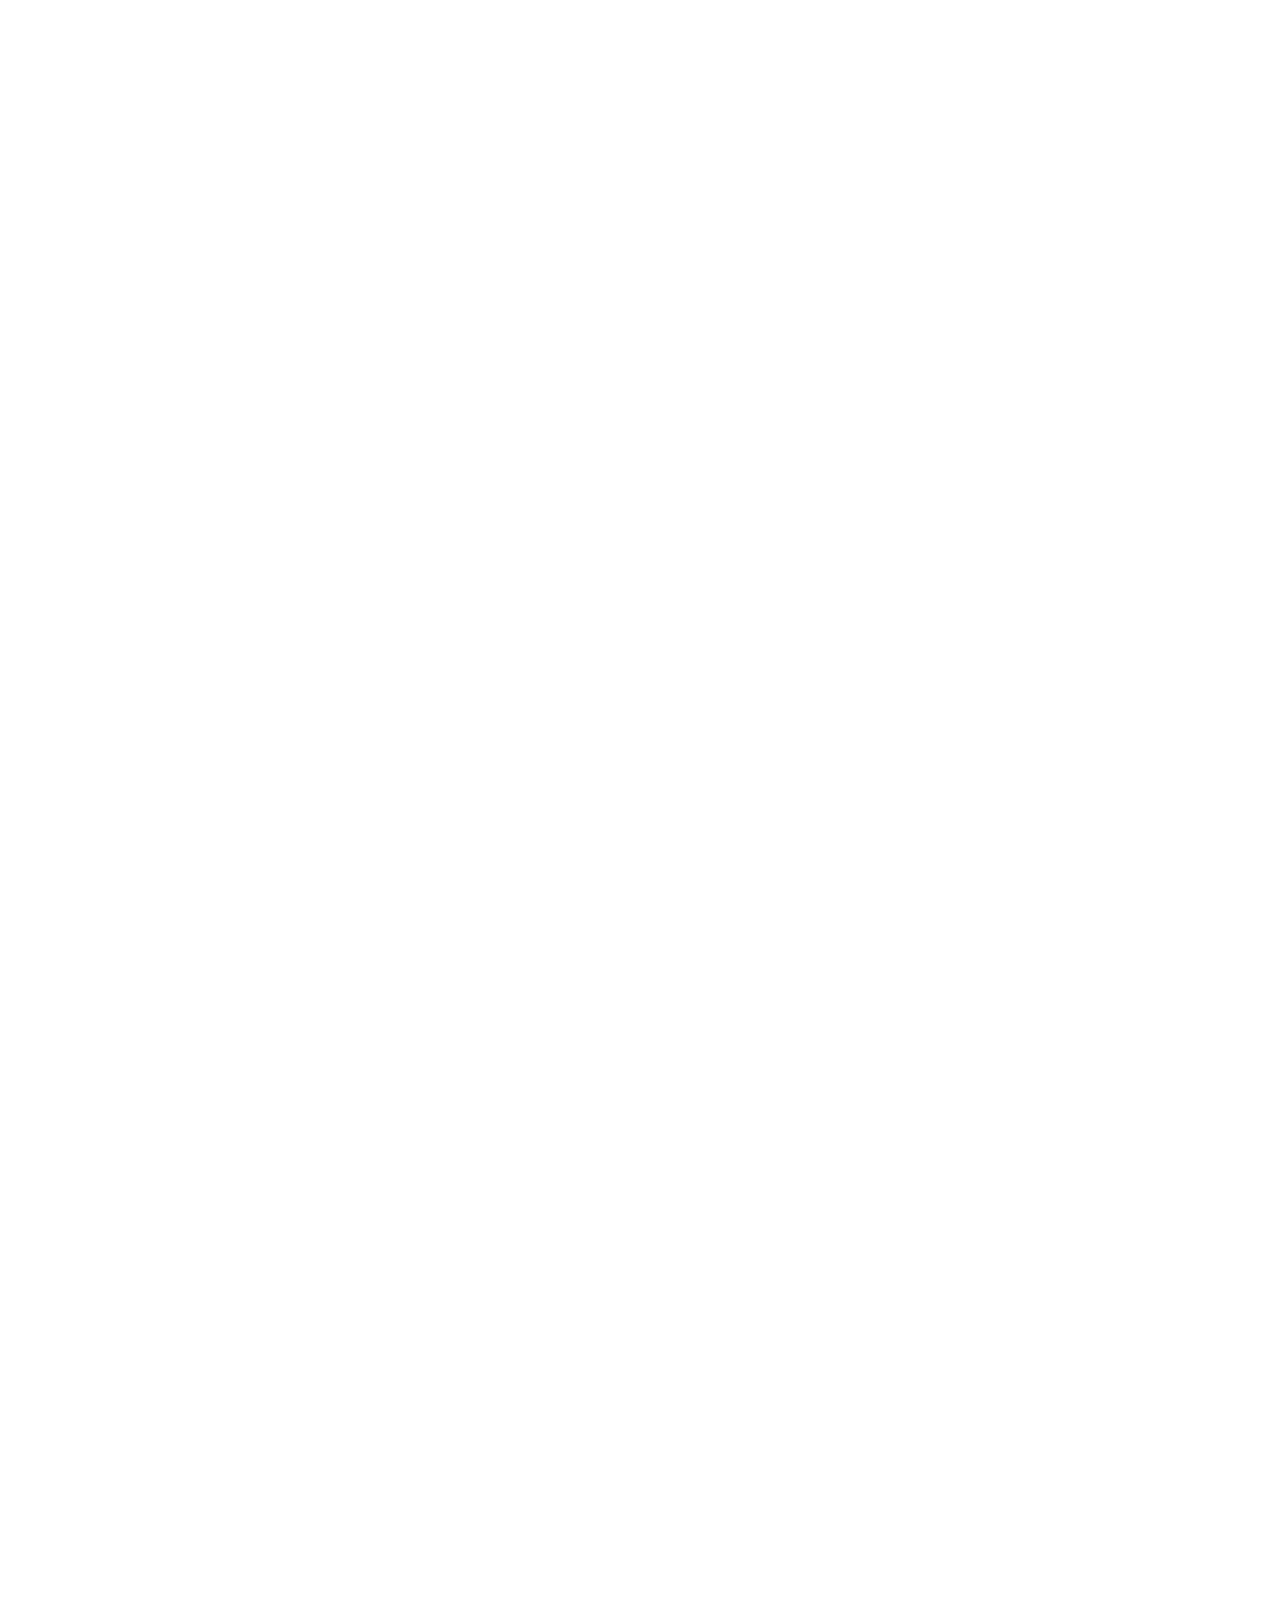
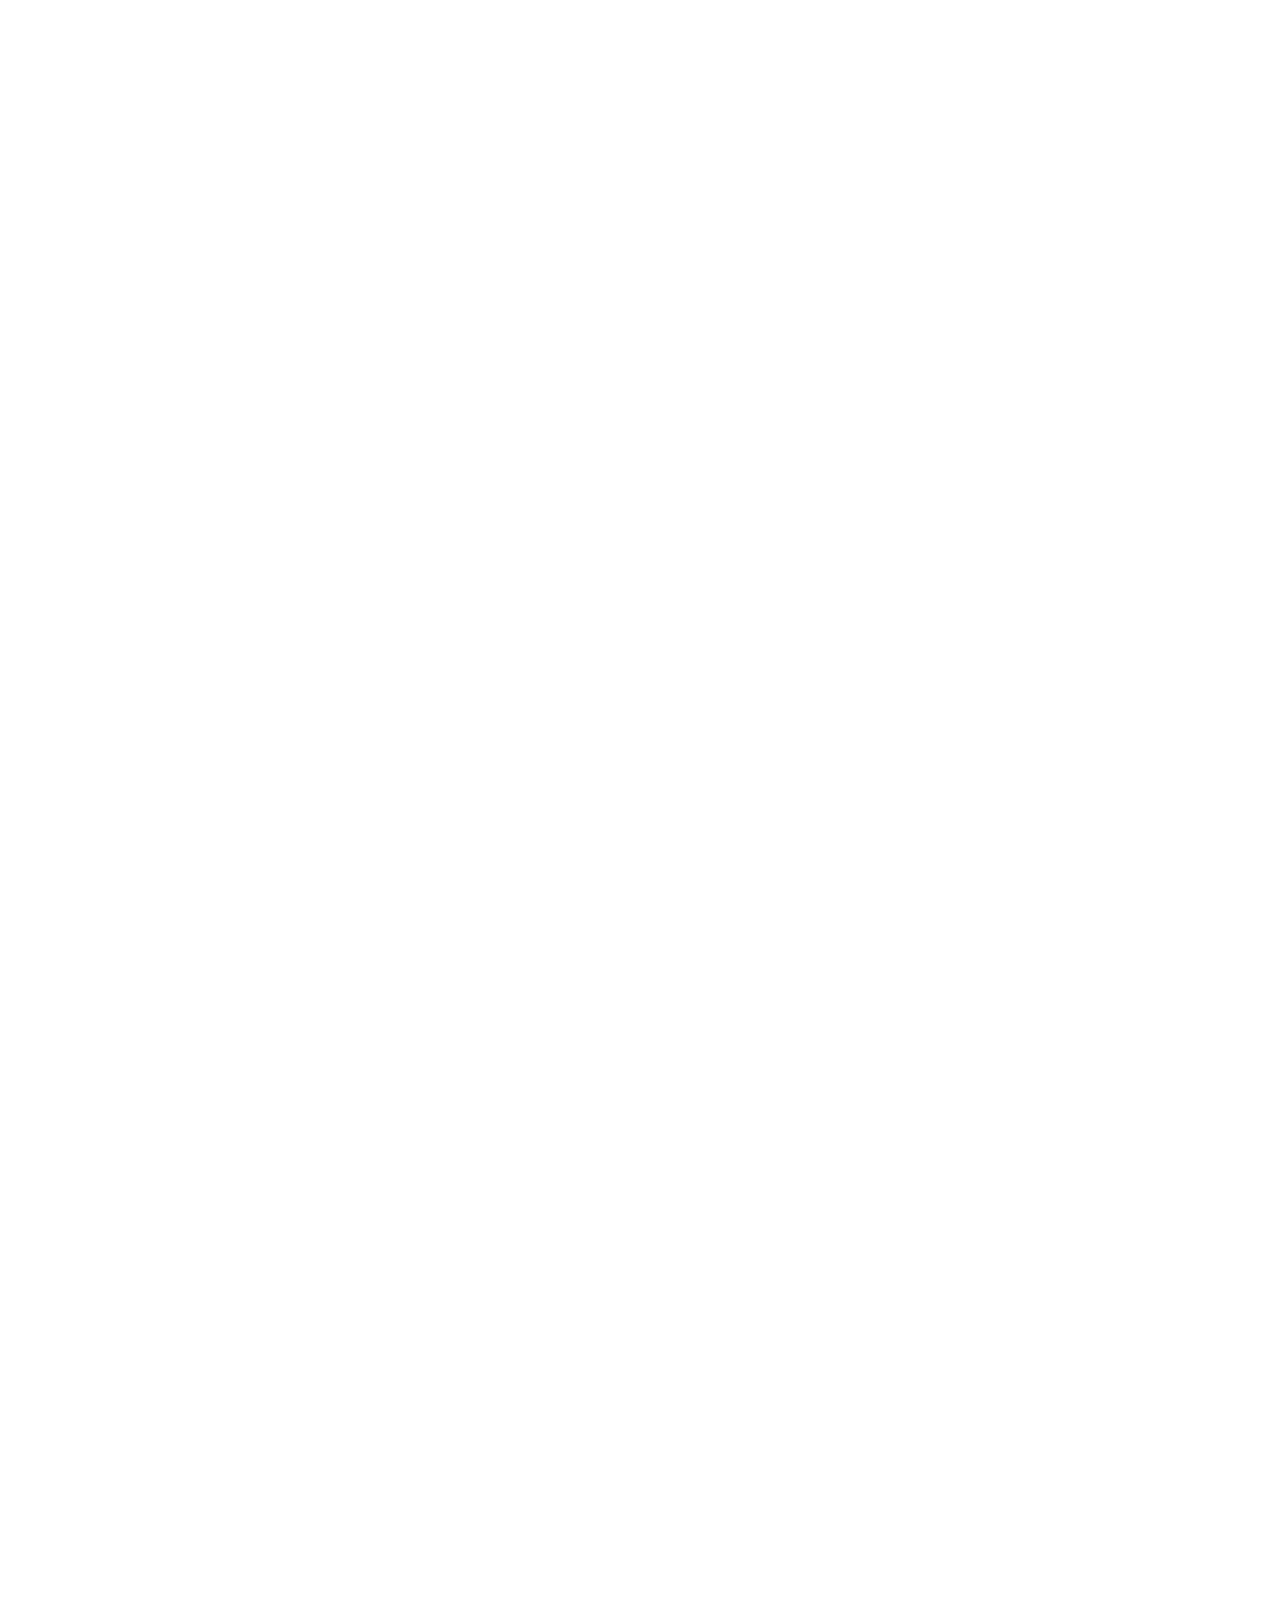
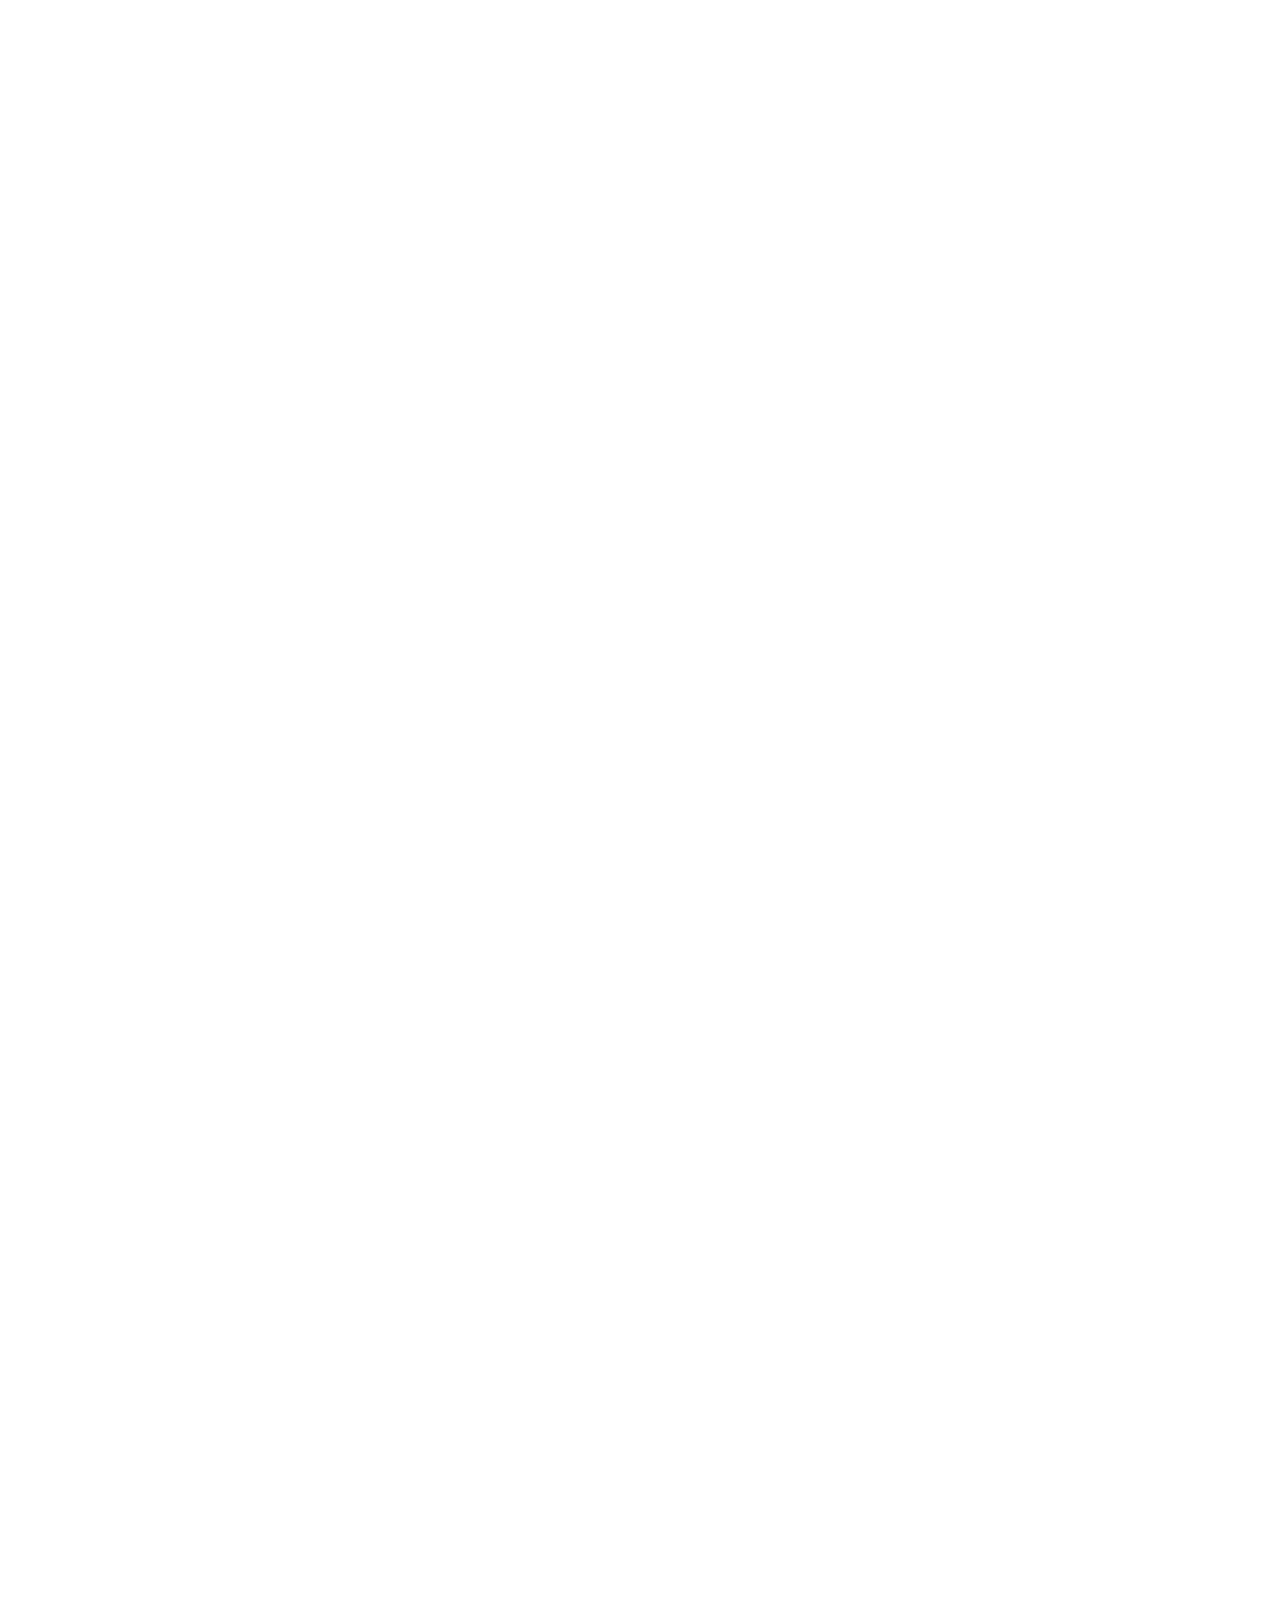
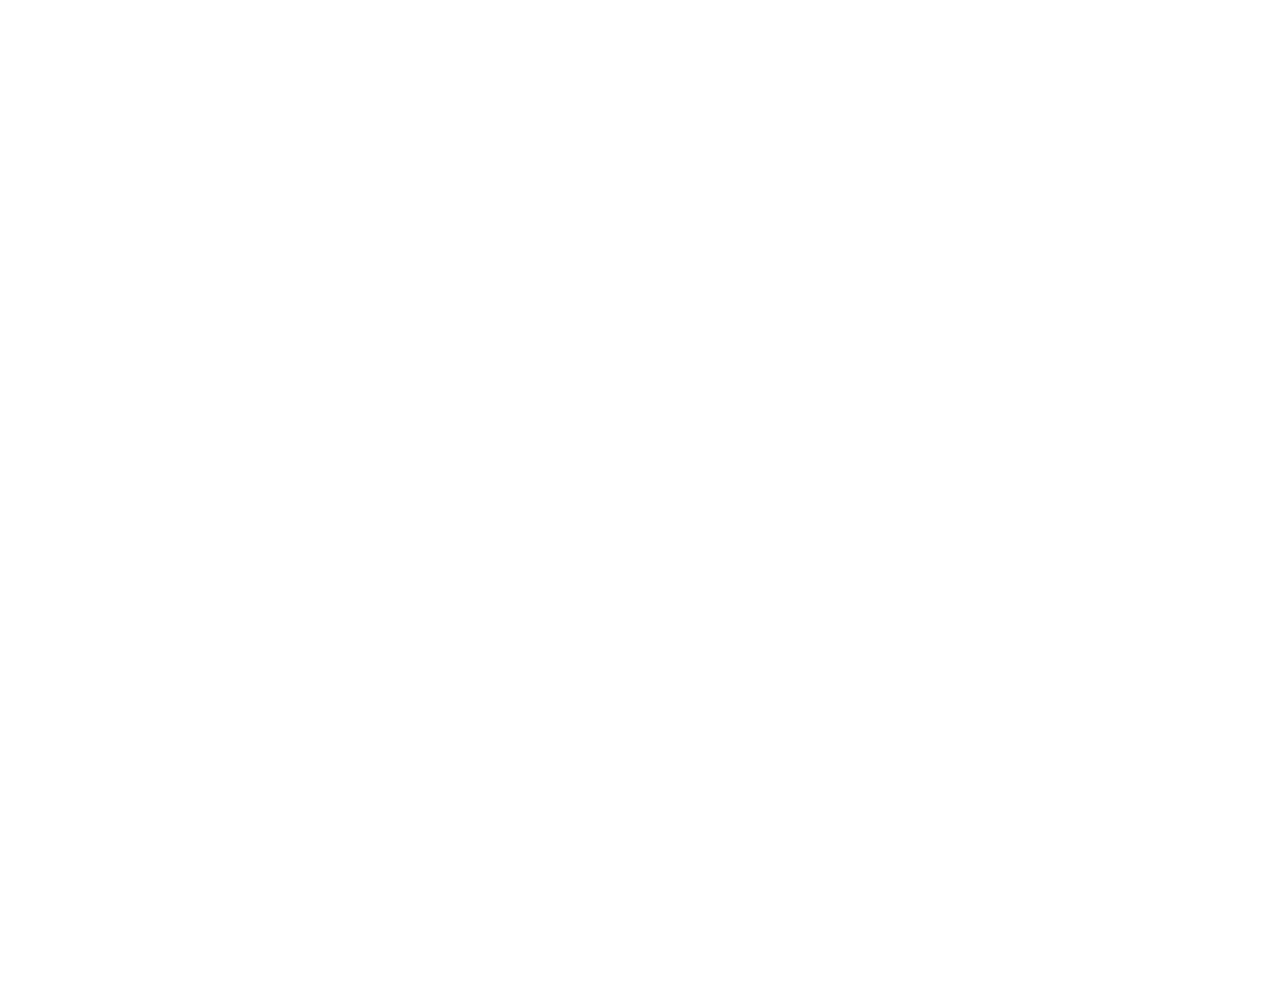
==== commit 78d24508: "Recycle Website" ====
--- a/index.html
+++ b/index.html
@@ -17,6 +17,10 @@
 
     <script src="https://kit.fontawesome.com/a621dab346.js" crossorigin="anonymous"></script>
     <script src="https://cdnjs.cloudflare.com/ajax/libs/jquery/2.0.2/jquery.min.js"></script>
+
+    <!-- Bootstrap CSS v5.2.1 -->
+  <link href="https://cdn.jsdelivr.net/npm/bootstrap@5.2.1/dist/css/bootstrap.min.css" rel="stylesheet"
+  integrity="sha384-iYQeCzEYFbKjA/T2uDLTpkwGzCiq6soy8tYaI1GyVh/UjpbCx/TYkiZhlZB6+fzT" crossorigin="anonymous">
 
 </head>
 <style>
@@ -61,7 +65,7 @@
         <header class="header">
             <nav class="navigation">
                 <div class="branding-logo">
-                    <h1><span style="color: #00ff88;">P</span>ortfolio</h1>
+                    <h1><span>P</span>ortfolio</h1>
                 </div>
                 <div class="right-menu">
                     <button type="button" class="toggler"></button>
@@ -100,264 +104,238 @@
                 </div>
             </nav>
         </header>
-        <main class="swiper mySwiper">
-            <div class="container swiper-wrapper">
-                <section class="home section" id="home">
-                    <div>
-                        <img src="/image/home-background.jpg" alt="" class="home-background">
-                        <div class="shadow"></div>
-                    </div>
-                    <div class="container">
-                        <div class="content">
-                            <h1 class="title">TÁI CHẾ <span>RÁC THẢI</span><br><span class
-                                ="span"> NHỰA</span></h1>
-                            <p class="paragraph">Tái chế là quá trình chuyển đổi rác thành sản phẩm có giá trị sử dụng, giúp giảm thiểu lượng rác thải và tiết kiệm tài nguyên, năng lượng và chi phí sản xuất. Nó cũng bảo vệ môi trường, giảm thiểu sự phát thải khí thải và tạo ra các công việc mới. Các loại rác thải có thể tái chế bao gồm nhựa, giấy, kim loại, thủy tinh và nhiều loại vật liệu khác, được phân loại để quá trình tái chế được thực hiện hiệu quả hơn.</p>
-                            <span class="readmoreBtn">XÊM THÊM</span>
+        <main>
+            <section class="home section" id="home">
+                <img src="/image/home-background.jpg" alt="" class="home-background">
+                <div class="home-container container">
+                    <div class="home-content">
+                        <h1 class="home-title">TÁI CHẾ  <span>RÁC THẢI</span><br> /<span class="span"> NHỰA</span></h1>
+                        <h4 class="home-description">Vấn đề rác thải ngày càng trở nên nghiêm trọng với sự gia tăng dân số và sự tiêu thụ hàng hóa. Rác thải không chỉ ảnh hưởng đến môi trường mà còn gây ra những vấn đề sức khỏe công cộng</h3>
+                        <span class="home-button">
+                            XEM THÊM</span>
+                        </span>
+                    </div>
+                    <div class="home-image">
+                        <img src="/image/home-image.jpg" alt="">
+                    </div>
+                </div>
+            </section>
+            <section class="about section" id="about">
+                <div class="about-container">
+                    <div class="about-img">
+                        <img src="/image/about-image.jpg" alt="">
+                    </div>
+                    <div class="about-content">
+                        <h1 class="about-title">TÁI CHẾ LÀ GÌ</h1>
+                        <h3 class="about-description">
+                            Tái chế là quá trình sử dụng lại các vật liệu và sản phẩm đã qua sử dụng để tạo ra những sản phẩm mới mà không cần phải sản xuất nguyên liệu mới. Thay vì đổ bỏ các vật liệu này vào môi trường, tái chế giúp giảm thiểu lượng rác thải và tiết kiệm nguồn tài nguyên thiên nhiên.
+                            <br>
+                            <br>
+                            Tái chế có nhiều lợi ích cho môi trường và con người, và là một cách hiệu quả để giảm thiểu tác động của hoạt động sản xuất và tiêu dùng đến môi trường. Chúng ta nên học cách tái chế và chủ động áp dụng để bảo vệ môi trường và tài nguyên thiên nhiên.
+                        </h3>
+                    </div>
+                </div>
+            </section>
+            <section class="classify section" id="classify">
+                <div class="classify-container">
+                    <div class="main-title">
+                        <h1 class="main-text">CÁC LOẠI RÁC CÓ THỂ TÁI CHẾ</h1>
+                    </div>
+                    <div class="box-container">
+                        <div class="row">
+                            <!-- GRID 1 -->
+                            <div class="content">
+                                <!-- <img src="/image/origin/paper.jpg" alt=""> -->
+                                <div>
+                                    <h1 class="content-title-number">1.</h1>
+                                    <h3 class="content-title-text">Giấy và bìa</h3>
+                                    <p> Giấy, tờ báo, sách cũ, hộp giấy...</p>
+                                </div>
+                                <span class="button modalBtns"> 
+                                    XEM THÊM
+                                </span>
+
+                                <div class="modal-content">
+                                    <i class="uil uil-multiply modalCloses"></i>
+                                    
+                                    <div class="content">
+                                        <h4 class="modal-title">1. Giấy và bìa</h4>
+                                        <span><p class="modal-description paragraphOne">Giấy và bìa có thể tái chế để bảo vệ môi trường. Chúng có thể được sản xuất từ giấy phế liệu hoặc các nguồn tài nguyên bền vững như tre, lúa mì, thay vì sử dụng nguồn gốc từ gỗ đang cạn kiệt.</p></span>
+                                        <h4 class="content-title titleTwo">Hướng dẫn tái chế</h6>
+                                        <p class="paragraph paragraphTwo">Để tái chế rác và bìa, bạn có thể làm theo các bước sau: <br>
+
+                                            Phân loại rác: Phân loại rác ra thành các loại khác nhau để đảm bảo tính hiệu quả trong quá trình tái chế. <br>
+                                            
+                                            Tách giấy và bìa: Tách giấy và bìa ra khỏi các vật liệu khác như nhựa và kim loại. <br>
+                                            
+                                            Cắt giấy và bìa thành mảnh nhỏ: Cắt giấy và bìa thành những mảnh nhỏ giúp cho việc tái chế trở nên dễ dàng hơn.<br> 
+                                            
+                                            Đưa giấy và bìa vào thùng tái chế: Đặt giấy và bìa vào thùng tái chế hoặc mang đến các điểm thu gom rác tái chế của thành phố.<br>
+                                            
+                                            Mua sản phẩm được tái chế: Tìm kiếm các sản phẩm được tái chế từ giấy và bìa như sổ tay, túi giấy, hộp giấy, giấy in ấn, ...<br>
+                                            
+                                            Những bước này giúp cho việc tái chế rác và bìa trở nên hiệu quả hơn và góp phần bảo vệ môi trường.</p>
+                                    </div>
+                                </div>
+                            </div>
+                            <!-- GRID 2 -->
+                            <div class="content">
+                                <!-- <img src="/image/origin/metal.jpg" alt=""> -->
+                                <div>
+                                    <h1 class="content-title-number">2.</h1>
+                                    <h3 class="content-title-text">Kim loại</h3>
+                                    <p>Nhôm, thiếc, đồng, sắt...</p>
+                                </div>
+                                <span class="button modalBtns"> XEM THÊM
+
+                                </span>
+
+                                <div class="modal-content">
+                                    <i class="uil uil-multiply modalCloses"></i>
+                                    
+                                    <div class="content">
+                                        <h4 class="modal-title">2. Kim loại</h4>
+                                        <span><p class="modal-description paragraphOne">Kim loại là một trong những vật liệu có thể tái chế được khá hiệu quả.</p></span>
+                                        <h4 class="content-title titleTwo">Hướng dẫn tái chế</h6>
+                                        <p class="paragraph paragraphTwo">
+
+                                            Phân loại kim loại: Phân loại kim loại ra thành các loại khác nhau để đảm bảo tính hiệu quả trong quá trình tái chế. <br>
+                                            
+                                            Tách kim loại ra khỏi các vật liệu khác: Loại bỏ các phần không thuộc về kim loại như nhựa hoặc gỗ. <br>
+                                            
+                                            Nghiền kim loại thành mảnh nhỏ: Nghiền kim loại thành những mảnh nhỏ để giúp cho việc tái chế trở nên dễ dàng hơn. <br>
+                                            
+                                            Đưa kim loại vào thùng tái chế: Đặt kim loại vào thùng tái chế hoặc mang đến các điểm thu gom rác tái chế của thành phố. <br>
+                                            
+                                            Sử dụng sản phẩm được tái chế từ kim loại: Tìm kiếm các sản phẩm được tái chế từ kim loại như thép, nhôm, đồ gia dụng hoặc đồ trang sức. <br>
+                                            
+                                            Tái chế kim loại giúp giảm thiểu khối lượng rác thải và sử dụng tài nguyên một cách bền vững hơn.</p>
+                                    </div>
+                                </div>
+                            </div>
+                            <!-- GRID 3 -->
+                            <div class="content">
+                                <!-- <img src="/image/origin/plastic 2.jpg" alt=""> -->
+                                <div>
+                                    <h1 class="content-title-number">3.</h1>
+                                    <h3 class="content-title-text">Nhựa</h3>
+                                    <p>Chai nhựa, túi nhựa, ống nhựa...</p>
+                                </div>
+                                <span class="button modalBtns"> XEM THÊM
+
+                                </span>
+
+                                <div class="modal-content">
+                                    <i class="uil uil-multiply modalCloses"></i>
+                                    
+                                    <div class="content">
+                                        <h4 class="modal-title">3. Nhựa</h4>
+                                        <span><p class="modal-description paragraphOne">Nhựa là một trong những vật liệu khó tái chế và gây hại cho môi trường nếu không được xử lý đúng cách. Tuy nhiên, vẫn có những cách để tái chế nhựa. Dưới đây là hướng dẫn tái chế nhựa <br></p></span>
+                                        <h4 class="content-title titleTwo">Hướng dẫn tái chế</h6>
+                                        <p class="paragraph paragraphTwo">Phân loại nhựa: Nhựa có thể được phân loại thành các loại khác nhau, vì vậy bạn cần phân loại chúng thành từng loại riêng biệt để tái chế. <br>
+
+                                            Đổi lại những sản phẩm có thể tái sử dụng: Nếu bạn sử dụng những sản phẩm có thể tái sử dụng như chai nước uống, túi giặt rửa hay bình đựng thực phẩm, hãy đổi lại các sản phẩm này tại các điểm thu gom rác tái chế của thành phố. <br>
+                                            
+                                            Tái chế các sản phẩm nhựa: Hãy tìm cách tái chế các sản phẩm nhựa như chai nhựa, túi nhựa, hộp nhựa, đồ chơi và sản phẩm gia dụng. Bạn có thể mang chúng đến các điểm thu gom rác hoặc tự tái chế tại nhà.<br>\
+                                            
+                                            Sử dụng sản phẩm tái chế từ nhựa: Tìm kiếm các sản phẩm được tái chế từ nhựa để sử dụng như bàn chải đánh răng, nẹp nhựa hay các sản phẩm khác.
+                                            
+                                            Tái chế nhựa giúp giảm thiểu khối lượng rác thải và tài nguyên sử dụng.</p>
+                                    </div>
+                                </div>
+                            </div>
                         </div>
-                        <div class="wrapper">
-                            <img src="/image/home-background.jpg" alt="" class="image">
+                        <div class="row">
+                            <!-- GRID 4 -->
+                            <div class="content">
+                                <!-- <img src="/image/origin/glass.jpg" alt=""> -->
+                                <div>
+                                    <h1 class="content-title-number">4.</h1>
+                                    <h3 class="content-title-text">Thủy tinh</h3>
+                                    <p>Chai thủy tinh, ly thủy tinh...</p>
+                                </div>
+                                <span class="button modalBtns"> XEM THÊM
+
+                                </span>
+
+                                <div class="modal-content">
+                                    <i class="uil uil-multiply modalCloses"></i>
+                                    
+                                    <div class="content">
+                                        <h4 class="modal-title">5. Nhựa</h4>
+                                        <span><p class="modal-description paragraphOne">Thủy tinh là một trong những vật liệu dễ tái chế và có thể được sử dụng lại để tạo ra các sản phẩm mới.</p></span>
+                                        <h4 class="content-title titleTwo">Hướng dẫn tái chế</h6>
+                                        <p class="paragraph paragraphTwo">Phân loại nhựa: Nhựa có thể được phân loại thành các loại khác nhau, vì vậy bạn cần phân loại chúng thành từng loại riêng biệt để tái chế. Đổi lại những sản phẩm có thể tái sử dụng: <br>
+                                            Nếu bạn sử dụng những sản phẩm có thể tái sử dụng như chai nước uống, túi giặt rửa hay bình đựng thực phẩm, hãy đổi lại các sản phẩm này tại các điểm thu gom rác tái chế của thành phố. Tái chế các sản phẩm nhựa: Hãy tìm cách tái chế các sản phẩm nhựa như chai nhựa, túi nhựa, hộp nhựa, đồ chơi và sản phẩm gia dụng. Bạn có thể mang chúng đến các điểm thu gom rác hoặc tự tái chế tại nhà. Sử dụng sản phẩm tái chế từ nhựa: Tìm kiếm các sản phẩm được tái chế từ nhựa để sử dụng như bàn chải đánh răng, nẹp nhựa hay các sản phẩm khác. Tái chế nhựa giúp giảm thiểu khối lượng rác thải và tài nguyên sử dụng.</p>
+                                    </div>
+                                </div>
+                            </div>
+                            <!-- GRID 5 -->
+                            <div class="content">
+                                <!-- <img src="/image/origin/wood.jpg" alt=""> -->
+                                <div>
+                                    <h1 class="content-title-number">5.</h1>
+                                    <h3 class="content-title-text">Gỗ</h3>
+                                    <p>Bìa, ván ép, tấm ván dăm</p>
+                                </div>
+                                <span class="button modalBtns"> XEM THÊM
+
+                                </span>
+
+                                <div class="modal-content">
+                                    <i class="uil uil-multiply modalCloses"></i>
+                                    
+                                    <div class="content">
+                                        <h4 class="modal-title">5. Gỗ</h4>
+                                        <span><p class="modal-description paragraphOne">Gỗ là một trong những vật liệu có thể tái chế và có nhiều cách để tái sử dụng</p></span>
+                                        <h4 class="content-title titleTwo">Hướng dẫn tái chế</h6>
+                                        <p class="paragraph paragraphTwo">Sử dụng lại gỗ: Sử dụng lại các thanh gỗ đã qua sử dụng để tạo ra các sản phẩm mới như kệ sách, bàn làm việc, ghế hoặc giá sách.
+
+                                            Tái chế gỗ phế liệu: Gỗ phế liệu có thể được tái sử dụng để tạo ra các sản phẩm khác như pallet, tấm lót nền hay ván ép.
+                                            
+                                            Sử dụng gỗ tái chế: Tìm kiếm các sản phẩm được tạo ra từ gỗ tái chế như đồ trang trí, vật dụng gia đình hay đồ nội thất.
+                                            
+                                            Đưa gỗ vào thùng tái chế: Đặt gỗ vào thùng tái chế hoặc mang đến các điểm thu gom rác tái chế của thành phố.
+                                            
+                                            Tái chế gỗ giúp giảm thiểu khối lượng rác thải và tài nguyên sử dụng.</p>
+                                    </div>
+                                </div>
+                            </div>
+                            <!-- GRID 6 -->
+                            <div class="content">
+                                <!-- <img src="/image/origin/pin.jpg" alt=""> -->
+                                <div>
+                                    <h1 class="content-title-number">6.</h1>
+                                    <h3 class="content-title-text">Đồ điện tử</h3>
+                                    <p> Điện thoại di động, tivi...</p>
+                                </div>
+                                <span class="button modalBtns"> XEM THÊM
+
+                                </span>
+
+                                <div class="modal-content">
+                                    <i class="uil uil-multiply modalCloses"></i>
+                                    
+                                    <div class="content">
+                                        <h4 class="modal-title">6. Đồ điện tử</h4>
+                                        <span><p class="modal-description paragraphOne">Đồ điện tử là một trong những vật liệu rác thải khó tái chế và có hại cho môi trường nếu không được xử lý đúng cách.</p></span>
+                                        <h4 class="content-title titleTwo">Hướng dẫn tái chế</h6>
+                                        <p class="paragraph paragraphTwo">Tìm kiếm các điểm thu gom rác điện tử: Các thành phố thường có các điểm thu gom rác điện tử để thu gom các thiết bị như máy tính, điện thoại di động, máy ảnh, máy quay phim, máy tính bảng và các loại thiết bị điện tử khác.
+
+                                            Donate hoặc bán lại thiết bị còn mới: Nếu thiết bị của bạn còn tốt và có thể sử dụng được, hãy donate hoặc bán lại để người khác tiếp tục sử dụng.
+                                            
+                                            Tái chế linh kiện: Một số linh kiện điện tử như pin, card đồ họa, chip và RAM có thể được tái chế và sử dụng lại.
+                                            
+                                            Xử lý đúng cách: Đối với các thiết bị điện tử đã hỏng, hãy đưa chúng đến các điểm thu gom rác điện tử để xử lý đúng cách.
+                                            
+                                            Tái chế đồ điện tử giúp giảm thiểu khối lượng rác thải và sử dụng tài nguyên một cách bền vững hơn.</p>
+                                    </div>
+                                </div>
+                            </div>
                         </div>
                     </div>
-                </section>
-                <section class="classify section" id="classify">
-                    <div class="container">
-                        <div class="main-title">
-                            <h1 class="main-text">CÁC LOẠI RÁC CÓ THỂ TÁI CHẾ</h1>
-                        </div>
-                        <div class="box-container">
-                            <div class="row">
-                                <!-- GRID 1 -->
-                                <div class="content">
-                                    <img src="/image/origin/paper.jpg" alt="" style="border-start-start-radius: 5px; border-start-end-radius: 5px; box-shadow: inset 10px 10px blackx;">
-                                    <div>
-                                        <h1 class="content-title-number">1.</h1>
-                                        <h3 class="content-title-text">Giấy và bìa</h3>
-                                        <p class="content-paragraph"> Giấy, tờ báo, sách cũ, bìa...</p>
-                                    </div>
-                                    <button type="button" class="button modalBtns">XÊM THÊM</button>
-
-                                    <div class="modal-content">
-                                        <div class="titleOne">
-                                            <h4 class="modal-title">1. Giấy và bìa</h4>
-                                            <span><p class="modal-description paragraphOne">Giấy và bìa có thể tái chế để bảo vệ môi trường. Chúng có thể được sản xuất từ giấy phế liệu hoặc các nguồn tài nguyên bền vững như tre, lúa mì, thay vì sử dụng nguồn gốc từ gỗ đang cạn kiệt.</p></span>
-                                        </div>
-
-                                        <i class="uil uil-multiply modalCloses"></i>
-                                        
-                                        <div class="content">
-                                            <h4 class="content-title titleTwo">Hướng dẫn tái chế</h6>
-                                            <p class="paragraph paragraphTwo"><ol>
-                                                <li>Phân loại rác: Phân loại rác ra thành các loại khác nhau để đảm bảo tính hiệu quả trong quá trình tái chế.</li>
-                                                <li>Tách giấy và bìa: Tách giấy và bìa ra khỏi các vật liệu khác như nhựa và kim loại.</li>
-                                                <li>Cắt giấy và bìa thành mảnh nhỏ: Cắt giấy và bìa thành những mảnh nhỏ giúp cho việc tái chế trở nên dễ dàng hơn.</li>
-                                                <li>Đưa giấy và bìa vào thùng tái chế: Đặt giấy và bìa vào thùng tái chế hoặc mang đến các điểm thu gom rác tái chế của thành phố.</li>
-                                                <li>Mua sản phẩm được tái chế: Tìm kiếm các sản phẩm được tái chế từ giấy và bìa như sổ tay, túi giấy, hộp giấy, giấy in ấn, ...</li>
-                                                Những bước này giúp cho việc tái chế rác và bìa trở nên hiệu quả hơn và góp phần bảo vệ môi trường.</ol></p>
-                                        </div>
-                                    </div>
-                                </div>
-                                <!-- GRID 2 -->
-                                <div class="content">
-                                    <img src="/image/origin/metal.jpg" alt="" style="border-start-start-radius: 5px; border-start-end-radius: 5px;">
-                                    <div>
-                                        <h1 class="content-title-number">2.</h1>
-                                        <h3 class="content-title-text">Kim loại</h3>
-                                        <p class="content-paragraph">Nhôm, thiếc, đồng, sắt, thép...</p>
-                                    </div>
-                                    <button type="button" class="button modalBtns">XÊM THÊM</button>
-
-                                    <div class="modal-content">
-                                        <div class="titleOne">
-                                            <h4 class="modal-title">2. Kim loại</h4>
-                                            <span><p class="modal-description paragraphOne">Kim loại là một trong những vật liệu có thể tái chế được khá hiệu quả.</p></span>
-                                        </div>
-
-                                        <i class="uil uil-multiply modalCloses"></i>
-                                        
-                                        <div class="content">
-                                            <h4 class="content-title titleTwo">Hướng dẫn tái chế</h6>
-                                            <p class="paragraph paragraphTwo">
-
-                                                Phân loại kim loại: Phân loại kim loại ra thành các loại khác nhau để đảm bảo tính hiệu quả trong quá trình tái chế.
-                                                
-                                                Tách kim loại ra khỏi các vật liệu khác: Loại bỏ các phần không thuộc về kim loại như nhựa hoặc gỗ.
-                                                
-                                                Nghiền kim loại thành mảnh nhỏ: Nghiền kim loại thành những mảnh nhỏ để giúp cho việc tái chế trở nên dễ dàng hơn.
-                                                
-                                                Đưa kim loại vào thùng tái chế: Đặt kim loại vào thùng tái chế hoặc mang đến các điểm thu gom rác tái chế của thành phố.
-                                                
-                                                Sử dụng sản phẩm được tái chế từ kim loại: Tìm kiếm các sản phẩm được tái chế từ kim loại như thép, nhôm, đồ gia dụng hoặc đồ trang sức.
-                                                
-                                                Tái chế kim loại giúp giảm thiểu khối lượng rác thải và sử dụng tài nguyên một cách bền vững hơn.</p>
-                                        </div>
-                                    </div>
-                                </div>
-                                <!-- GRID 3 -->
-                                <div class="content">
-                                    <img src="/image/origin/plastic 2.jpg" alt="" style="border-start-start-radius: 5px; border-start-end-radius: 5px;">
-                                    <div>
-                                        <h1 class="content-title-number">3.</h1>
-                                        <h3 class="content-title-text">Nhựa</h3>
-                                        <p class="content-paragraph">Chai nhựa, túi nhựa, ống nhựa...</p>
-                                    </div>
-                                    <button type="button" class="button modalBtns">XÊM THÊM</button>
-
-                                    <div class="modal-content">
-                                        <div class="titleOne">
-                                            <h4 class="modal-title">3. Nhựa</h4>
-                                            <span><p class="modal-description paragraphOne">Nhựa là một trong những vật liệu khó tái chế và gây hại cho môi trường nếu không được xử lý đúng cách. Tuy nhiên, vẫn có những cách để tái chế nhựa. Dưới đây là hướng dẫn tái chế nhựa</p></span>
-                                        </div>
-
-                                        <i class="uil uil-multiply modalCloses"></i>
-                                        
-                                        <div class="content">
-                                            <h4 class="content-title titleTwo">Hướng dẫn tái chế</h6>
-                                            <p class="paragraph paragraphTwo">Phân loại nhựa: Nhựa có thể được phân loại thành các loại khác nhau, vì vậy bạn cần phân loại chúng thành từng loại riêng biệt để tái chế.
-
-                                                Đổi lại những sản phẩm có thể tái sử dụng: Nếu bạn sử dụng những sản phẩm có thể tái sử dụng như chai nước uống, túi giặt rửa hay bình đựng thực phẩm, hãy đổi lại các sản phẩm này tại các điểm thu gom rác tái chế của thành phố.
-                                                
-                                                Tái chế các sản phẩm nhựa: Hãy tìm cách tái chế các sản phẩm nhựa như chai nhựa, túi nhựa, hộp nhựa, đồ chơi và sản phẩm gia dụng. Bạn có thể mang chúng đến các điểm thu gom rác hoặc tự tái chế tại nhà.
-                                                
-                                                Sử dụng sản phẩm tái chế từ nhựa: Tìm kiếm các sản phẩm được tái chế từ nhựa để sử dụng như bàn chải đánh răng, nẹp nhựa hay các sản phẩm khác.
-                                                
-                                                Tái chế nhựa giúp giảm thiểu khối lượng rác thải và tài nguyên sử dụng.</p>
-                                        </div>
-                                    </div>
-                                </div>
-                            </div>
-                            <div class="row">
-                                <!-- GRID 4 -->
-                                <div class="content">
-                                    <img src="/image/origin/glass.jpg" alt="" style="border-start-start-radius: 5px; border-start-end-radius: 5px;">
-                                    <div>
-                                        <h1 class="content-title-number">4.</h1>
-                                        <h3 class="content-title-text">Thủy tinh</h3>
-                                        <p class="content-paragraph">Chai thủy tinh, ly thủy tinh...</p>
-                                    </div>
-                                    <button type="button" class="button modalBtns">XÊM THÊM</button>
-
-                                    <div class="modal-content">
-                                        <div class="titleOne">
-                                            <h4 class="modal-title">3. Nhựa</h4>
-                                            <span><p class="modal-description paragraphOne">Thủy tinh là một trong những vật liệu dễ tái chế và có thể được sử dụng lại để tạo ra các sản phẩm mới.</p></span>
-                                        </div>
-
-                                        <i class="uil uil-multiply modalCloses"></i>
-                                        
-                                        <div class="content">
-                                            <h4 class="content-title titleTwo">Hướng dẫn tái chế</h6>
-                                            <p class="paragraph paragraphTwo">Phân loại nhựa: Nhựa có thể được phân loại thành các loại khác nhau, vì vậy bạn cần phân loại chúng thành từng loại riêng biệt để tái chế.
-
-                                                Đổi lại những sản phẩm có thể tái sử dụng: Nếu bạn sử dụng những sản phẩm có thể tái sử dụng như chai nước uống, túi giặt rửa hay bình đựng thực phẩm, hãy đổi lại các sản phẩm này tại các điểm thu gom rác tái chế của thành phố.
-                                                
-                                                Tái chế các sản phẩm nhựa: Hãy tìm cách tái chế các sản phẩm nhựa như chai nhựa, túi nhựa, hộp nhựa, đồ chơi và sản phẩm gia dụng. Bạn có thể mang chúng đến các điểm thu gom rác hoặc tự tái chế tại nhà.
-                                                
-                                                Sử dụng sản phẩm tái chế từ nhựa: Tìm kiếm các sản phẩm được tái chế từ nhựa để sử dụng như bàn chải đánh răng, nẹp nhựa hay các sản phẩm khác.
-                                                
-                                                Tái chế nhựa giúp giảm thiểu khối lượng rác thải và tài nguyên sử dụng.</p>
-                                        </div>
-                                    </div>
-                                </div>
-                                <!-- GRID 5 -->
-                                <div class="content">
-                                    <img src="/image/origin/wood.jpg" alt="" style="border-start-start-radius: 5px; border-start-end-radius: 5px;">
-                                    <div>
-                                        <h1 class="content-title-number">5.</h1>
-                                        <h3 class="content-title-text">Gỗ</h3>
-                                        <p class="content-paragraph">Bìa, ván ép, tấm ván dăm</p>
-                                    </div>
-                                    <button type="button" class="button modalBtns">XÊM THÊM</button>
-
-                                    <div class="modal-content">
-                                        <div class="titleOne">
-                                            <h4 class="modal-title">5. Gỗ</h4>
-                                            <span><p class="modal-description paragraphOne">Gỗ là một trong những vật liệu có thể tái chế và có nhiều cách để tái sử dụng</p></span>
-                                        </div>
-
-                                        <i class="uil uil-multiply modalCloses"></i>
-                                        
-                                        <div class="content">
-                                            <h4 class="content-title titleTwo">Hướng dẫn tái chế</h6>
-                                            <p class="paragraph paragraphTwo">Sử dụng lại gỗ: Sử dụng lại các thanh gỗ đã qua sử dụng để tạo ra các sản phẩm mới như kệ sách, bàn làm việc, ghế hoặc giá sách.
-
-                                                Tái chế gỗ phế liệu: Gỗ phế liệu có thể được tái sử dụng để tạo ra các sản phẩm khác như pallet, tấm lót nền hay ván ép.
-                                                
-                                                Sử dụng gỗ tái chế: Tìm kiếm các sản phẩm được tạo ra từ gỗ tái chế như đồ trang trí, vật dụng gia đình hay đồ nội thất.
-                                                
-                                                Đưa gỗ vào thùng tái chế: Đặt gỗ vào thùng tái chế hoặc mang đến các điểm thu gom rác tái chế của thành phố.
-                                                
-                                                Tái chế gỗ giúp giảm thiểu khối lượng rác thải và tài nguyên sử dụng.</p>
-                                        </div>
-                                    </div>
-                                </div>
-                                <!-- GRID 6 -->
-                                <div class="content">
-                                    <img src="/image/origin/pin.jpg" alt="" style="border-start-start-radius: 5px; border-start-end-radius: 5px;">
-                                    <div>
-                                        <h1 class="content-title-number">6.</h1>
-                                        <h3 class="content-title-text">Đồ điện tử</h3>
-                                        <p class="content-paragraph"> Điện thoại di động, máy tính, tivi...</p>
-                                    </div>
-                                    <span class="button modalBtns">XÊM THÊM
-                                    </span>
-
-                                    <div class="modal-content">
-                                        <div class="titleOne">
-                                            <h4 class="modal-title">6. Đồ điện tử</h4>
-                                            <span><p class="modal-description paragraphOne">Đồ điện tử là một trong những vật liệu rác thải khó tái chế và có hại cho môi trường nếu không được xử lý đúng cách.</p></span>
-                                        </div>
-
-                                        <i class="uil uil-multiply modalCloses"></i>
-                                        
-                                        <div class="content">
-                                            <h4 class="content-title titleTwo">Hướng dẫn tái chế</h6>
-                                            <p class="paragraph paragraphTwo">Tìm kiếm các điểm thu gom rác điện tử: Các thành phố thường có các điểm thu gom rác điện tử để thu gom các thiết bị như máy tính, điện thoại di động, máy ảnh, máy quay phim, máy tính bảng và các loại thiết bị điện tử khác.
-
-                                                Donate hoặc bán lại thiết bị còn mới: Nếu thiết bị của bạn còn tốt và có thể sử dụng được, hãy donate hoặc bán lại để người khác tiếp tục sử dụng.
-                                                
-                                                Tái chế linh kiện: Một số linh kiện điện tử như pin, card đồ họa, chip và RAM có thể được tái chế và sử dụng lại.
-                                                
-                                                Xử lý đúng cách: Đối với các thiết bị điện tử đã hỏng, hãy đưa chúng đến các điểm thu gom rác điện tử để xử lý đúng cách.
-                                                
-                                                Tái chế đồ điện tử giúp giảm thiểu khối lượng rác thải và sử dụng tài nguyên một cách bền vững hơn.</p>
-                                        </div>
-                                    </div>
-                                </div>
-                            </div>
-                        </div>
-                    </div>
-                </section>
-                <section class="model section" id="model">
-                    <div class="container">
-                        <h1 class="title">Mô hình tái chế</h1>
-                        <div class="wrapper">
-                            <p class="paragraph">
-                                Mô hình tái chế là một công nghệ hoặc quy trình để xử lý các vật liệu không còn được sử dụng để tạo ra những sản phẩm mới và giảm thiểu lượng rác thải.
-                                </p>
-                            <img src="/image/output-onlinepngtools.png" alt="">
-                        </div>
-                    </div>
-                </section>
-                <section class="product section" id="product">
-                    <div class="wrapper">
-                        <div class="pagination">
-                            <i class="fa-solid fa-arrow-left" id="left"></i>
-                            <i class="fa-solid fa-arrow-right" id="right"></i>
-                        </div>
-                        <div class="carousel">
-                            <img src="/image/product/image (1).jpg" alt="">
-                            <img src="/image/product/image (2).jpg" alt="">
-                            <img src="/image/product/image (3).jpg" alt="">
-                            <img src="/image/product/image (4).jpg" alt="">
-                            <img src="/image/product/image (5).jpg" alt="">
-                            <img src="/image/product/image (6).jpg" alt="">
-                        </div>
-                        <h1>SẢN PHẨM TÁI CHẾ</h1>
-                    </div>
-                </section>
-            </div>
-            <!-- Pagination
-            <div class="swiper-pagination"></div> -->
+                </div>
+            </section>
         </main>
         <footer>
 
@@ -375,5 +353,13 @@
     <!-- Fonts -->
     <script src="https://unicons.iconscout.com/release/v4.0.8/script/monochrome/bundle.js"></script>
     <script src="https://cdn.jsdelivr.net/npm/swiper@9/swiper-bundle.min.js"></script>
+    
+    <script src="https://cdn.jsdelivr.net/npm/@popperjs/core@2.11.6/dist/umd/popper.min.js"
+    integrity="sha384-oBqDVmMz9ATKxIep9tiCxS/Z9fNfEXiDAYTujMAeBAsjFuCZSmKbSSUnQlmh/jp3" crossorigin="anonymous">
+  </script>
+
+  <script src="https://cdn.jsdelivr.net/npm/bootstrap@5.2.1/dist/js/bootstrap.min.js"
+    integrity="sha384-7VPbUDkoPSGFnVtYi0QogXtr74QeVeeIs99Qfg5YCF+TidwNdjvaKZX19NZ/e6oz" crossorigin="anonymous">
+  </script>
 </body>
-</html>+</html>
--- a/css/style.css
+++ b/css/style.css
@@ -5,37 +5,25 @@
 }
 
 :root {
-  --bs-blue: #0d6efd;
-  --bs-indigo: #6610f2;
-  --bs-purple: #6f42c1;
-  --bs-pink: #d63384;
-  --bs-red: #dc3545;
-  --bs-orange: #fd7e14;
-  --bs-yellow: #ffc107;
-  --bs-green: #198754;
-  --bs-teal: #20c997;
-  --bs-cyan: #0dcaf0;
-  --bs-white: #fff;
-  --bs-gray: #6c757d;
-  --bs-gray-dark: #343a40;
-  --bs-primary: #0d6efd;
-  --bs-secondary: #6c757d;
-  --bs-success: #198754;
-  --bs-info: #0dcaf0;
-  --bs-warning: #ffc107;
-  --bs-danger: #dc3545;
-  --bs-light: #f8f9fa;
-  --bs-dark: #212529;
-  --bs-font-sans-serif: system-ui, -apple-system, "Segoe UI", Roboto, "Helvetica Neue", Arial, "Noto Sans", "Liberation Sans", sans-serif, "Apple Color Emoji", "Segoe UI Emoji", "Segoe UI Symbol", "Noto Color Emoji";
-  --bs-font-monospace: SFMono-Regular, Menlo, Monaco, Consolas, "Liberation Mono", "Courier New", monospace;
-  --bs-gradient: linear-gradient(180deg, rgba(255, 255, 255, 0.15), rgba(255, 255, 255, 0));
-  --green-text: #5FD04C;
-  --primaryClr: #041226;
+    --first-color: #779324;
+    --first-color-lighter: #9DC02E;
+    --first-color-alt: #BDD468;
+    --title-color: #313030;
+    --text-color: #333333;
+    --text-color-light: #ffffff;
+    --body-color: #232621;
+    --transition-long: 0.5s;
+    --transition-short: 0.3s;
+    --screen-margin: 0 100px;
+}
+
+html {
+    scroll-behavior: smooth;
 }
 
 body {
     font-family: 'Inter', sans-serif;
-    color: #333;                               
+    color: var(--text-color);                               
     background-color: var(--bs-font-monospace);
     height: 1000vh;
 
@@ -48,9 +36,24 @@
 font-family: 'Schibsted Grotesk', sans-serif;
 font-family: 'Ubuntu', sans-serif; */
 
-main, header, footer {
-    position: relative;
-}
+/* RESET HTML */
+ul {
+    list-style-type: none;
+}
+
+a {
+    text-decoration: none;
+}
+
+img {
+    max-width: 100%;
+    height: auto;
+}
+
+header, main, footer {
+    position: relative;
+}
+
 
 /* MEDIA */
 
@@ -60,9 +63,8 @@
     left: 0;
     right: 0;
     z-index: 1;
-    padding: 5px 0;
-    transform: translatey(25px);
-    background: #ffffff75;
+    height: 35px;
+    background: #D92B4B;
     transition: top 0.3s;
 }
 
@@ -73,8 +75,15 @@
 }
 
 header .navigation {
+    position: absolute;
+    top: 0;
+    left: 0;
+    right: 0;
+    bottom: 0;
     margin: 0 100px;
-    background: #ffffff75;
+    display: flex;
+    justify-content: space-between;
+    align-items: center;
 }
 
 @media only screen and (max-width: 600px) {
@@ -84,18 +93,18 @@
 }
 
 header .navigation .branding-logo {
+    transform: translatey(10%);
     float: left;
 }
 
 header .navigation .branding-logo h1 {
     color: white;
-    font-size: 30px;
-    font-family: 'Poppins', sans-serif;
+    font-size: 20px;
+    font-family: 'SF UI TEXT', sans-serif;
     letter-spacing: -1px;
 }
 
 header .navigation .right-menu {
-    position: relative;
     float: right;
 }
 
@@ -110,12 +119,13 @@
 
 header .navigation .right-menu .toggler.active::before {
     transform: rotate(45deg);
-    top: 17px;
+    width: 30px;
+    top: 16px;
 }
 
 header .navigation .right-menu .toggler.active::after {
     transform: rotate(-45deg);
-    width: 35px;
+    width: 30px;
     bottom: 16px;
 }
 
@@ -134,10 +144,10 @@
     content: '';
     right: 0;
     top: 9px;
-    border: var(--bs-dark);
-    height: 2px;
+    border: #fafafa;
+    height: 3px;
     width: 35px;
-    background-color: var(--bs-dark);
+    background-color: #fafafa;
 }
 
 header .navigation .right-menu .toggler::after {
@@ -145,25 +155,27 @@
     content: '';
     right: 0;
     bottom: 8px;
-    border: var(--bs-dark);
-    height: 2px;
+    border: #fafafa;
+    height: 3px;
     width: 25px;
-    background-color: var(--bs-dark);
+    background-color: #fafafa;
 }
 
 header .navigation .right-menu .menu-toggler {
     position: absolute;
     top: 8vh;
     right: 0;
-    background-color: #fcfcfc;
-    width: 275px;
+    background-color: #fff;
+    width: 0;
+    height: 0;
     z-index: 1;    
-    padding: 40px 40px 60px 40px;
+    padding: 0;
 
     transition: all 0.5s ease 0s;
     opacity: 0;
     visibility: hidden;
     transform: skew(0.5);
+    
 }
 
 @supports ((-webkit-backdrop-filter: none) or (backdrop-filter: none)) {
@@ -179,11 +191,14 @@
 } 
 
 header .navigation .right-menu .menu-toggler li a {
+    font-family: 'SF UI TEXT', sans-serif;
     position: relative;
     color: var(--bs-dark);
     text-decoration: none;
     width: 100px;
     font-weight: 400;
+    white-space: nowrap;
+    display: none;
 }
 
 header .navigation .right-menu .menu-toggler li a::before {
@@ -206,135 +221,218 @@
 header .navigation .right-menu .menu-toggler.open {
     opacity: 1;
     visibility: visible;
-}
-
-/* HOME SECTION */
+    width: 275px;
+    height: 350px;
+    padding: 40px 40px 60px 40px;
+}
+
+header .navigation .right-menu .menu-toggler.open li a {
+    display: inline;
+}
+
+/* HOME */
 
 .home.section {
     position: relative;
     width: 100%;
-    height: 90vh;
-}
-
-.home.section div .home-background {
-    object-fit: cover;
+    height: 75vh;
+}
+
+.home.section .home-background {
+    position: absolute;
+    top: 0;
+    bottom: 0;
+    right: 0;
+    left: 0;
     width: 100%;
-    height: 90vh;
-}
-
-.home.section div .shadow {
-    position: absolute;
-    width: 100%;
-    height: 100%;
-    box-shadow: inset 1000px 1000px #00000056;
-    top: 0;
-    left: 0;
-}
-
-.home.section .container {
-    display: flex;
+    height: 75vh;
+    z-index: -1;
+    box-shadow: inset 100px 100px 0 #313030;
+}
+
+.home.section .home-container {
+    display: flex;
+    gap: 2rem;
     position: absolute;
     top: 20%;
     left: 0;
     right: 0;
-    margin: 0 100px;
-    color: #fff;
-}
-
-.home.section .container .content .title {
-    font-size: 76px;
-}
-
-.home.section .container .content .title span {
+}
+
+.home.section .home-container .home-image {
+    display: inline;
+    overflow: hidden;
+    position: absolute;
+    top: -15%;
+    object-fit: cover;
+    right: 0;
+    box-shadow: rgba(0, 0, 0, 0.3) 0px 19px 38px, rgba(0, 0, 0, 0.22) 0px 15px 12px;
+}
+
+.home.section .home-container .home-image img {
+
+    z-index: 1;
+    width: 430px;
+    height: 430px;
+    object-fit: cover;
+    transition: var(--transition-short);
+}
+
+.home.section .home-container .home-image:hover img {
+    transform: scale(1.5);
+}
+
+.home.section .home-container .home-content .home-title,
+.home.section .home-container .home-content .home-description {
+    color: var(--text-color-light);
+}
+
+.home.section .home-container .home-content .home-description {
+    margin: 20px 0 20px 0;
+}
+
+.home.section .home-container .home-content .home-title {
+    font-size: 60px;
+    font-weight: 700;
+    line-height: 90px;
+}
+
+.home.section .home-container .home-content .home-title span {
     background-image: linear-gradient(
-        to right,
-        #A3D762,
-        #A3D762 50%,
-        #fff 50%
+    to right,
+    var(--first-color-lighter),
+    var(--first-color-lighter) 50%,
+    var(--text-color-light) 50%
     );
     background-size: 200% 100%;
     background-position: -100%;
     background-clip: text;
     -webkit-background-clip: text;
     -webkit-text-fill-color: transparent;
-    transition: all 0.5s ease-in-out;
-}
-
-.home.section .container .content .title .span {
+    transition: 0.3s ease-in-out;
+}
+
+.home.section .home-container .home-content .home-title .span {
     background-position: 100%;
 }
 
-.home.section .container .content .title:hover span {
+.home.section .home-container .home-content .home-title:hover span {
     background-position: 0;
 }
 
-.home.section .container .content .paragraph {
+.home.section .home-container .home-content .home-description {
+    font-size: 18px;
+    font-weight: 400;
     width: 448px;
-    font-size: 20;
-    margin: 15px 0;
-}
-
-.home.section .container .content .readmoreBtn {
-    padding: 8px 32px;
-    font-size: 16px;
+}
+
+.home.section .home-container .home-content .home-button {
+    cursor: pointer;
     font-weight: 600;
-    letter-spacing: 1px;
-    border-radius: 2px;
-    background: #A3D762;
-    cursor: pointer;
-    transition: 0.3s;
-}
-
-.home.section .container .content .readmoreBtn:hover {
-    opacity: 0.9;
-}
-
-.home.section .container .wrapper {
-    display: inline-block;
-    overflow: hidden; 
-}
-
-.home.section .container .wrapper img {
-    position: absolute;
-    right: 0;
-    transition: 0.3s;
+    font-size: 15px;
+    letter-spacing: 2px;
+    padding: 8px 20px;
+    color: var(--text-color-light);
+    border: 1px solid var(--text-color-light);
+    background: transparent;
+    transition: all 0.4s ease-out 0s;
+    box-shadow: inset 0 0 0 0 #ffffff;
+}
+
+.home.section .home-container .home-content .home-button:hover {
+    background: #fff;
+    box-shadow: inset 400px 0 0 0 #ffffff;
+    color: #212121;
+}
+
+@media screen and (max-width: 1024px) {
+    .home.section .home-container .home-image {
+        display: none;
+    }
+}
+
+@media screen and (max-width: 375px) {
+    .header .navigation {
+        margin: 0 25px;
+    }
+    .home.section .home-container .home-content .home-description {
+        width: auto;
+    }
+    .home.section,
+    .home.section .home-background {
+        object-fit: cover;
+        height: 100vh;
+    }
+}
+
+@media screen and (max-width: 320px) {
+    .home.section .home-container .home-content .home-description {
+        font-size: 15px;
+        margin: 20px 0 20px 0;
+    }
+}
+
+/* ABOUT */
+
+.about.section {
+    position: relative;
+    z-index: -1;
+    width: 100%;
+    height: 50vh;
+    background: #212121;
+}
+
+.about.section .about-container {
+    position: absolute;
+    left: 0; right: 0;
+    top: 25%;
+    transform: translateY(-22%);
+    width: 100%;
+    height: 45vh;
+    padding: var(--screen-margin);
+    display: flex;
+}
+
+.about.section .about-container .about-img img {
+    transform: translatey(5%);
     object-fit: cover;
-    width: 300px;
-    height: 350px;
-}
-
-.home.section .container .wrapper img:hover {
-    transform: scale(1.1);
-}
-
-@media only screen and (max-width: 768px) {
-    header .navigation {
-        margin: 0 50px;
-    }
-
-    .home.section .container .wrapper img {
+    height: 40vh;
+    width: 100%;
+}
+
+.about.section .about-container .about-content {
+    display: flex;
+    flex-direction: column;
+    justify-content: center;
+    align-items: start;
+    margin-left: 50px;
+}
+
+.about.section .about-container .about-content .about-title {
+    color: var(--first-color-lighter);
+}
+
+.about.section .about-container .about-content .about-description {
+    color: var(--text-color-light);
+    font-weight: 400;
+    font-size: 18px;
+    width: 700px;
+}
+
+/* @media screen and (max-width: 768px) {
+    .about.section .about-container .about-content .about-description {
+        float
+        margin: 0 auto;
+    }
+} */
+
+@media screen and (max-width: 1024px) {
+    .about.section,
+    .about.section .about-container {
+        height: 40vh;
+    }
+    .about.section .about-container .about-img img {
         display: none;
-    }
-
-    .home.section .container {
-        margin: 0 50px;
-    }
-}
-
-@media only screen and (max-width: 600px) {
-    .home.section .container {
-        margin: 0px 50px;
-        width: 100%;
-    }
-}
-
-@media only screen and (max-width: 414px) {
-    header .navigation {
-        margin: 0 50px;
-    }
-
-    .home.section .container .content .paragraph {
-        white-space: pre-wrap;
     }
 }
 
@@ -342,406 +440,118 @@
 
 .classify.section {
     width: 100%;
-    height: 120vh;
+    height: 100vh;
+    position: relative;
     display: flex;
     flex-direction: column;
+    justify-content: center;
     align-items: center;
+}
+
+.classify.section .classify-container {
+    position: absolute;
+    top: 0;
+    bottom: 0;
+    right: 0;
+    left: 0;
+    display: flex;
+    flex-direction: column;
     justify-content: center;
-}   
-
-@media screen and (max-width: 1024px) {
-    .classify.section {
-        height: 60vh;
-    }
-}
-
-@media screen and (max-width: 768px) {
-    .classify.section {
-        height: 80vh;
-    }
-}
-
-.classify.section .container .main-title .main-text {
-    display: flex;
-    justify-content: center;
-    font-size: 40px;
-    padding: 35px;
-} 
-
-.classify.section .container .box-container {
-    display: flex;
-    flex-direction: column;
-    justify-content: space-around;
     align-items: center;
 }
 
-.classify.section .container .box-container .row {
-    display: flex;
-}
-
-@media screen and (max-width: 768px) {
-    .classify.section .container .box-container {
-        flex-direction: row;
-    }
-
-    .classify.section .container .box-container .row {
-        display: block;
-    }
-}
-
-.classify.section .container .box-container .row .content {
-    background: var(--bs-dark);
-    position: relative;
-    background: cover center;
-    padding: 2rem 1.5rem 1.75rem 1.5rem;
-    margin: 20px 10px;
-    transition: all .3s ease 0s;
-    object-fit: cover;
+.classify.section .classify-container .main-title,
+.classify.section .classify-container .box-container {
+    position: absolute;
+    top: 0;
+}
+
+.classify.section .classify-container .main-title {
+    top: 5vh;
+}
+
+.classify.section .classify-container .box-container {
+    top: 20vh;
+}
+
+.classify.section .classify-container .box-container .row {
+    margin-bottom: 20px;
+}
+
+.classify.section .classify-container .box-container .row .content {
+    background-color: #ddd;
     width: 250px;
     height: 300px;
-    border-radius: 5px;
-    cursor: default;
-    box-shadow: rgba(50, 50, 93, 0.25) 0px 6px 12px -2px, rgba(0, 0, 0, 0.3) 0px 3px 7px -3px;
-}
-
-.classify.section .container .box-container .row .content img {
-    position: absolute;
-    top: 0;
+    margin: 0 10px;
+    position: relative;
+}
+
+
+.classify.section .classify-container .box-container .row .content .modalBtns {
+    cursor: pointer;
+    font-weight: 600;
+    font-size: 15px;
+    letter-spacing: 2px;
+    padding: 6px 15px;
+    color: var(--text-color);
+    border: 1px solid var(--text-color);
+    background: transparent;
+    transition: all 0.4s ease-out 0s;
+    box-shadow: inset 0 0 0 0 #ffffff;
+}
+
+.classify.section .classify-container .box-container .row .content .modalBtns:hover {
+    background: #212121;
+    box-shadow: inset 400px 0 0 0 #212121;
+    color: var(--text-color-light);
+}
+
+.classify.section .classify-container .box-container .row .modal-content {
+    position: fixed;
+    top: 0;
+    bottom: 0;
     left: 0;
     right: 0;
-    bottom: 0;
-    width: 250px;
-    height: 100%;
-    object-fit: cover;
-}
-
-.classify.section .container .box-container .row .content .content-title-number,
-.classify.section .container .box-container .row .content .content-title-text,
-.classify.section .container .box-container .row .content .content-paragraph {
-    color: var(--bs-white);
-}
-
-.classify.section .container .box-container .row .content .content-title-number {
-    font-size: 50px;
-    position: absolute;
     z-index: 1;
-}
-
-.classify.section .container .box-container .row .content .content-title-text,
-.classify.section .container .box-container .row .content .button {
-    transform: translateY(200px);
-    transition: 0.3s;
-}
-
-.classify.section .container .box-container .row .content .content-paragraph {
-    transition: 0.3s 0.1s;
-}
-
-.classify.section .container .box-container .row .content .content-title-text {
-    font-size: 30px;
-    font-weight: 700;
-}
-
-.classify.section .container .box-container .row .content:hover .content-title-text {
-    transform: translateY(180px);
-}
-
-.classify.section .container .box-container .row .content .content-paragraph,
-.classify.section .container .box-container .row .content .button {
-    transform: translateY(180px);
-}
-
-.classify.section .container .box-container .row .content .button {
-    transform: translateY(220px);
-}
-
-.classify.section .container .box-container .row .content .content-paragraph {
-    transform: translateY(240px);
-    font-weight: 300;
-    font-size: 15px;
-    opacity: 0;
-    visibility: hidden;
-    position: absolute;
-    z-index: 1;
-    width: 300px;
-}
-
-.classify.section .container .box-container .row .content:hover .content-paragraph {
-    transform: translateY(190px);
-    opacity: 1;
-    visibility: visible;
-}
-
-.classify.section .container .box-container .row .content .button {
-    display: inline-block;
-    font-size: 12px;
-    font-weight: 700;
-    letter-spacing: 2px;
-    padding: 10px 20px;
-    color: var(--bs-dark);
-    font-weight: 500;
-    background: #ffffff;
-    cursor: pointer;
-    border: none;
-    transition: all .3s ease 0s;
-    box-shadow: rgba(50, 50, 93, 0.25) 0px 6px 12px -2px, rgba(0, 0, 0, 0.3) 0px 3px 7px -3px;
-}
-
-.classify.section .container .box-container .row .content .button:hover {
-    background: var(--bs-dark);
-    color: var(--bs-white);
-    box-shadow: none;
-}
-
-.classify.section .container .box-container .row .content {
-    margin-left: 15px;
-}
-
-.classify.section .container .box-container .row .content .modal-content {
-    position: fixed;
-    top: 0;
-    left: 0;
-    right: 0;
-    bottom: 0;
-    background: #00000085;
+    background-color: #21212141;
     display: flex;
     flex-direction: column;
     align-items: center;
     justify-content: center;
     padding: 0 1rem;
-    z-index: 2;
     opacity: 0;
     visibility: hidden;
-    transition: 0.3s;
-}
-
-@supports ((-webkit-backdrop-filter: none) or (backdrop-filter: none)) {
-    .classify.section .container .box-container .row .content .modal-content {
-      backdrop-filter: blur(5px);
-    }
-}
-
-
-.classify.section .container .box-container .row .content .modal-content:hover {
-    opacity: 0.7;
-}
-
-.classify.section .container .box-container .row .content .modal-content .content {
-    position: relative;
-    background: var(--bs-light);
-    padding: 1.5rem 5rem;
-    border-radius: 5px;
-    width: 75%;
-    margin: 20px;
-}
-
-.classify.section .container .box-container .row .content .modal-content .titleOne {
-    position: absolute;
-    top: 5rem;
-    left: 12rem;
-}
-
-.classify.section .container .box-container .row .content .modal-content .content .paragraphTwo {
-    width: 300px;
-}
-
-.classify.section .container .box-container .row .content .modal-content .content .paragraphTwo ol li {
-    padding-left: 10vh;
-}
-
-.classify.section .container .box-container .row .content .modal-content .titleOne .modal-title,
-.classify.section .container .box-container .row .content .modal-content .titleOne .modal-description {
-    color: var(--bs-white);
-}
-
-.classify.section .container .box-container .row .content .modal-content .titleOne .modal-description {
-    margin: 8px 0;
-    width: 750px;
-    font-weight: 300;
-}
-
-.classify.section .container .box-container .row .content .modal-content .modalCloses {
-    position: absolute;
-    top: 1rem;
-    right: 1rem;
-    font-size: 1.5rem;
-    color: var(--bs-light);
-    cursor: pointer;
-}
-
-.classify.section .container .box-container .row .content .modal-content .content .content-title,
-.classify.section .container .box-container .row .content .modal-content .content .paragraph {
-    color: var(--bs-dark);
-    width: 700px;
-}
-
-.classify.section .container .box-container .row .content .modal-content .content .content-title {
-    font-size: 20px;
-    margin-bottom: 10px;
-}
-
-.classify.section .container .box-container .row .content .modal-content.active-modal {
+    transition: 0.3s ease 0s;
+}
+
+.classify.section .classify-container .box-container .row .modal-content.active-modal {
     opacity: 1;
     visibility: visible;
 }
 
-.classify.section .container .box-container .row .content .modal-content .content .modalCloses {
-    color: var(--bs-white);
-}
-
-@media only screen and (max-width: 1024px) {
-    .home.section .container .main-image {
-        width: 100%;
-    }
-    .home.section .container .content {
-        right: 25%;
-    }
-}
-
-/* MODEL */
-
-.model.section {
-    transform: translateY(50px);
-    position: relative;
-    width: 100%;
-    height: 55vh;
-    background: #333;
-    display: flex;
-    flex-direction: column;
-    align-items: center;
-    justify-content: center;
-}
-
-.model.section .container {
-    position: absolute;
-    bottom: 25%;
-    top: 25%;
-    transform: translateY(-15%);
-}
-
-.model.section .container .title {
-    font-size: 25px;
-    margin-bottom: 15px;
-    transform: translateX(-3.5%);
-    color: #94D442;
-}
-
-.model.section .container .wrapper {
-    display: flex;
-}
-
-.model.section .container .wrapper .paragraph {
-    font-size: 18px;
-    width: 560px;
-    height: 34px;
-    transform: translateX(-5%); 
-    color: #fafafa;
-    line-height: 25px;
-}
-
-.model.section .container .wrapper img {
-    transform: translate(0 , -25%);
-    object-fit: cover;
-    width: 250px;
-    height: 250px;
-}
-
-@media screen and (max-width: 768px) {
-    .model.section .container .wrapper {
-        width: 100%;
-        transform: none;
-    }
-
-    .model.section .container .wrapper .paragraph,
-    .model.section .container .title {
-        transform: none;
-    }
-
-    .model.section .container .wrapper img {
-        display: none;
-    }
-}
-
-/* PRODUCT */
-
-.product.section {
-    display: flex;
-    align-items: center;
-    justify-content: center;
-    min-height: 90vh;
-    position: relative;
-    margin-top: 50px;
-}
-
-/* Pagination */
-
-.product.section .wrapper .pagination {
-    position: absolute;
-    top: 10%;
-    right: 6%;
-}
-
-.product.section .wrapper .pagination i {
-    width: 45px;
-    height: 45px;
-    line-height: 42px;
-    text-align: center;
-    border-radius: 50%;
-    border: 2px solid var(--bs-dark);
+.classify.section .classify-container .box-container .row .modal-content .content {
+    position: relative;
+    background-color: #fff;
+    padding: 1.5rem;
+    border-radius: 15px;
+    margin: 0 15%;
+    width: 700px;
+    height: 500px;
+}
+
+.classify.section .classify-container .box-container .row .content .uil-multiply {
+    color: #fff;
+    font-size: 50px;
+    position: absolute;
+    top: .5rem;
+    right: 1.5rem;
     cursor: pointer;
-    transition: 0.3s;
-}
-
-.product.section .wrapper .pagination i:hover {
-    opacity: 0.8;
-}
-
-.product.section .wrapper .pagination i:last-child {
-    margin-left: 10px;
-}
-
-.product.section .wrapper {
-    max-width: 1200px;
-    overflow: hidden;
-}
-
-.product.section .wrapper .carousel {
-    font-size: 0;
-    cursor: pointer;
-    white-space: nowrap;
-    overflow: hidden;
-    scroll-behavior: smooth;
-}
-
-.product.section .wrapper .carousel img {
-    height: 340px;
-    object-fit: cover;
-    margin-left: 14px;
-    width: 315px;
-    transition: 0.3s;
-}
-
-.product.section .wrapper .carousel img:hover {
-    transform: scale(1.1);
-}
-
-.product.section .wrapper .carousel img:first-child {
-    margin-left: 0px;
-}
-
-.product.section .wrapper h1 { 
-    transform: translate(100px, 50px);
-    overflow: visible;
-}
-
-@media screen and (max-width: 900px) {
-    .product.section .wrapper .carousel img {
-        width: calc(100% / 2);
-    }
-}
-
-@media screen and (max-width: 550px) {
-    .product.section .wrapper .carousel img {
-        width: 100%;
-    }
-}+}
+
+.classify.section .classify-container .box-container .row .modal-content .content .modal-title {
+    font-size: xx-large;
+}
+
+.classify.section .classify-container .box-container .row .modal-content .content .content-title {
+    font-size: x-large;
+}
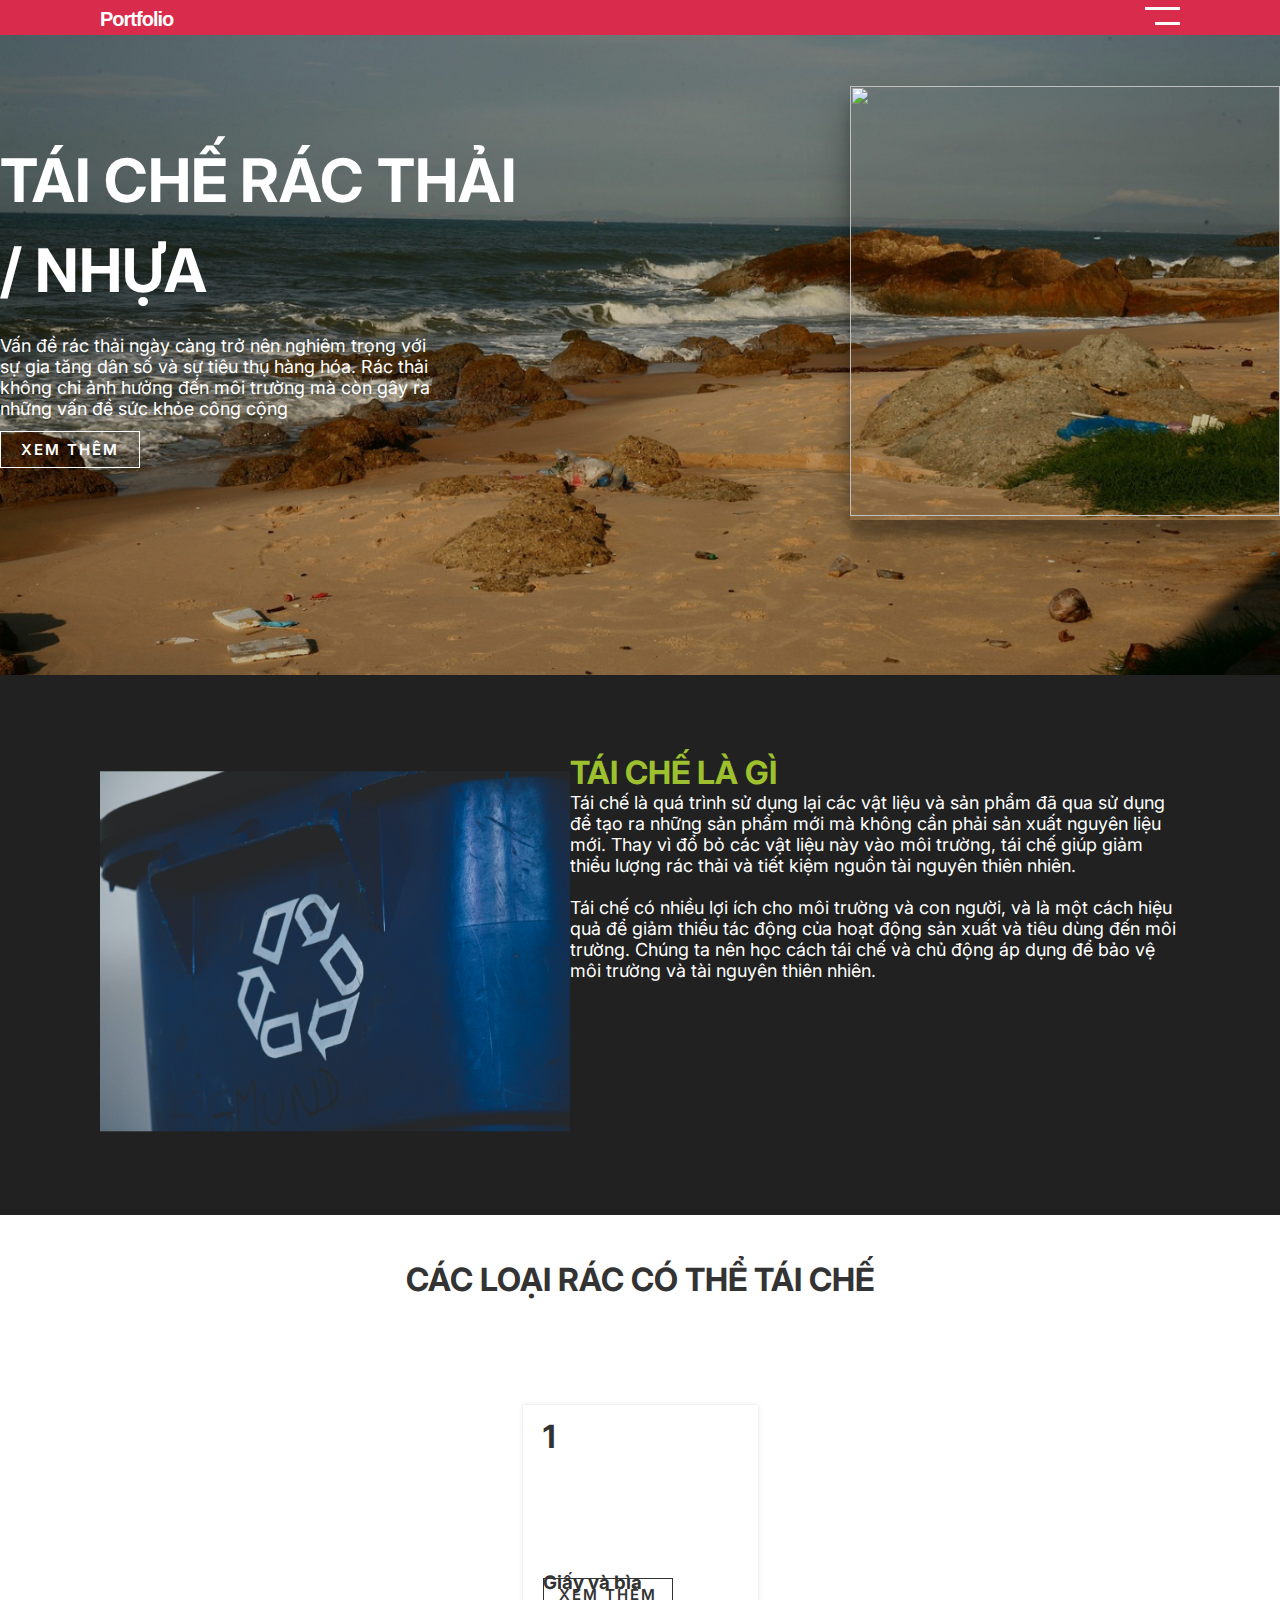
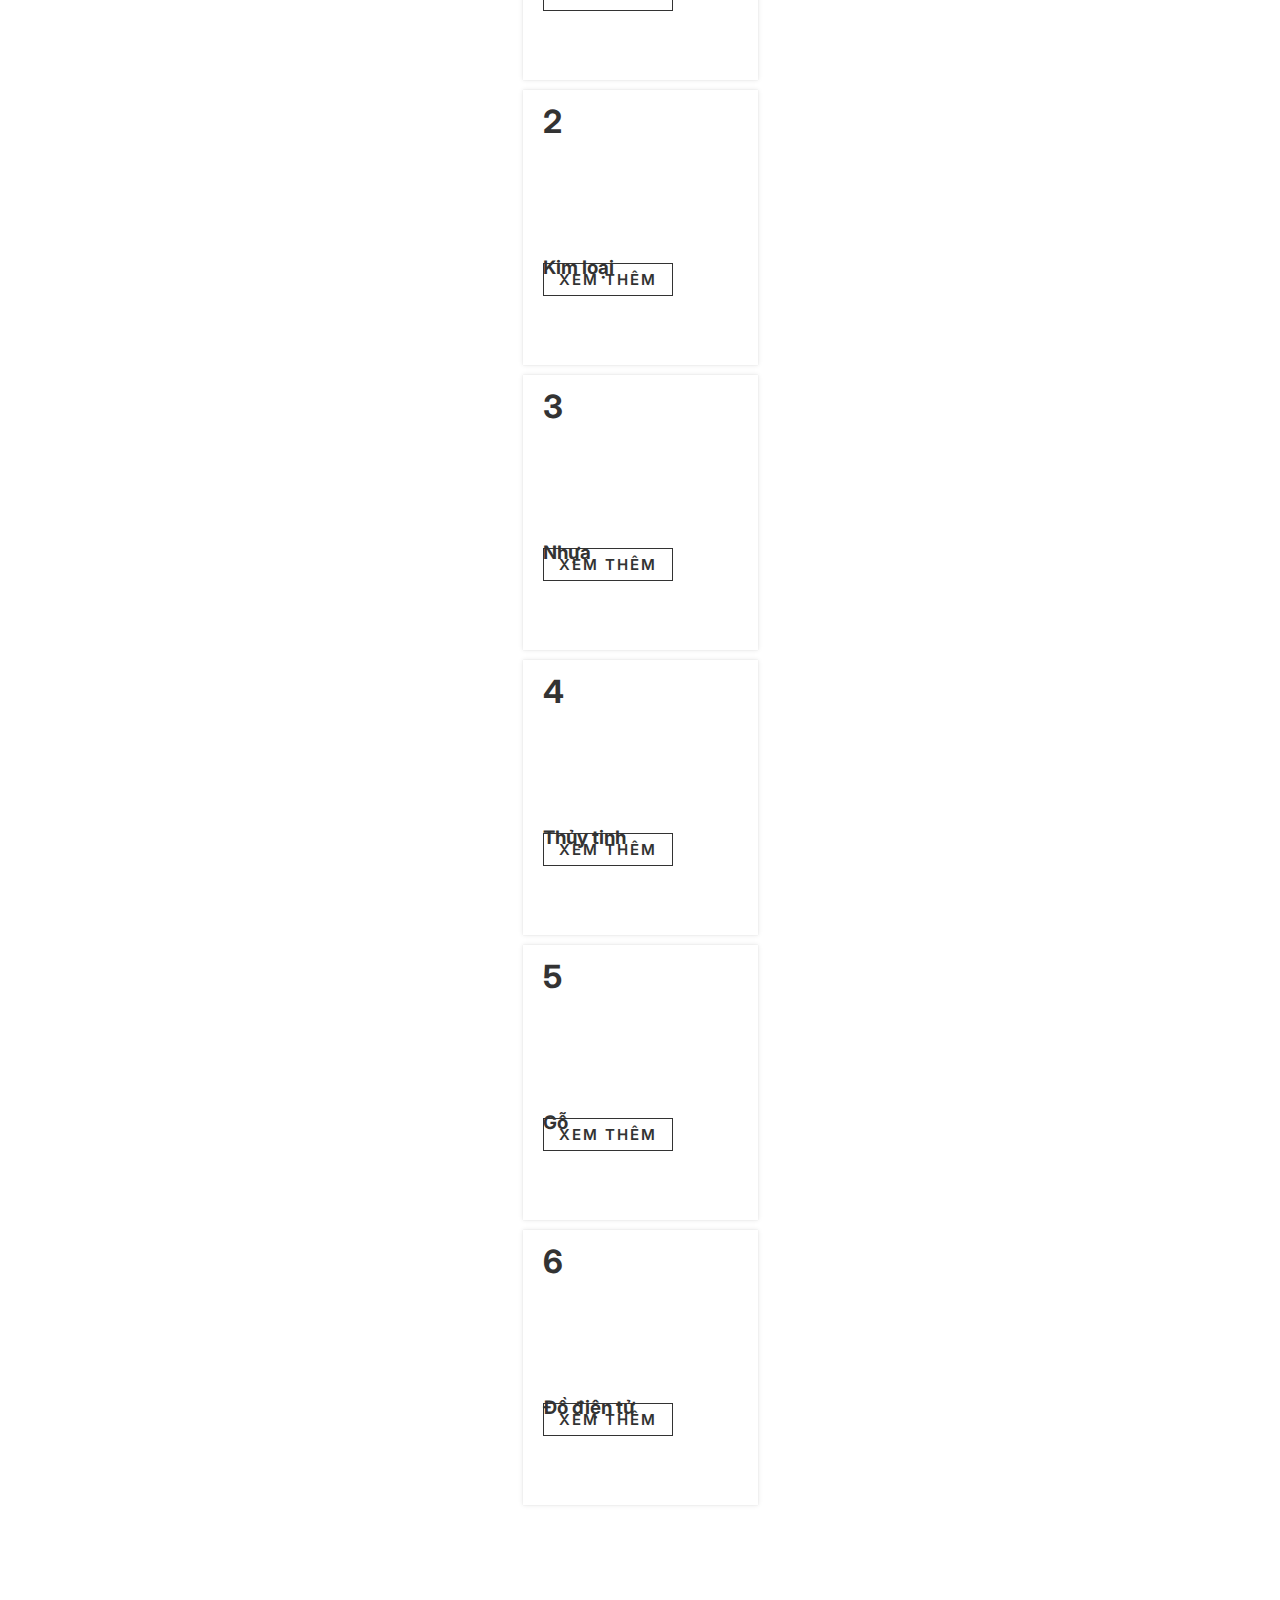
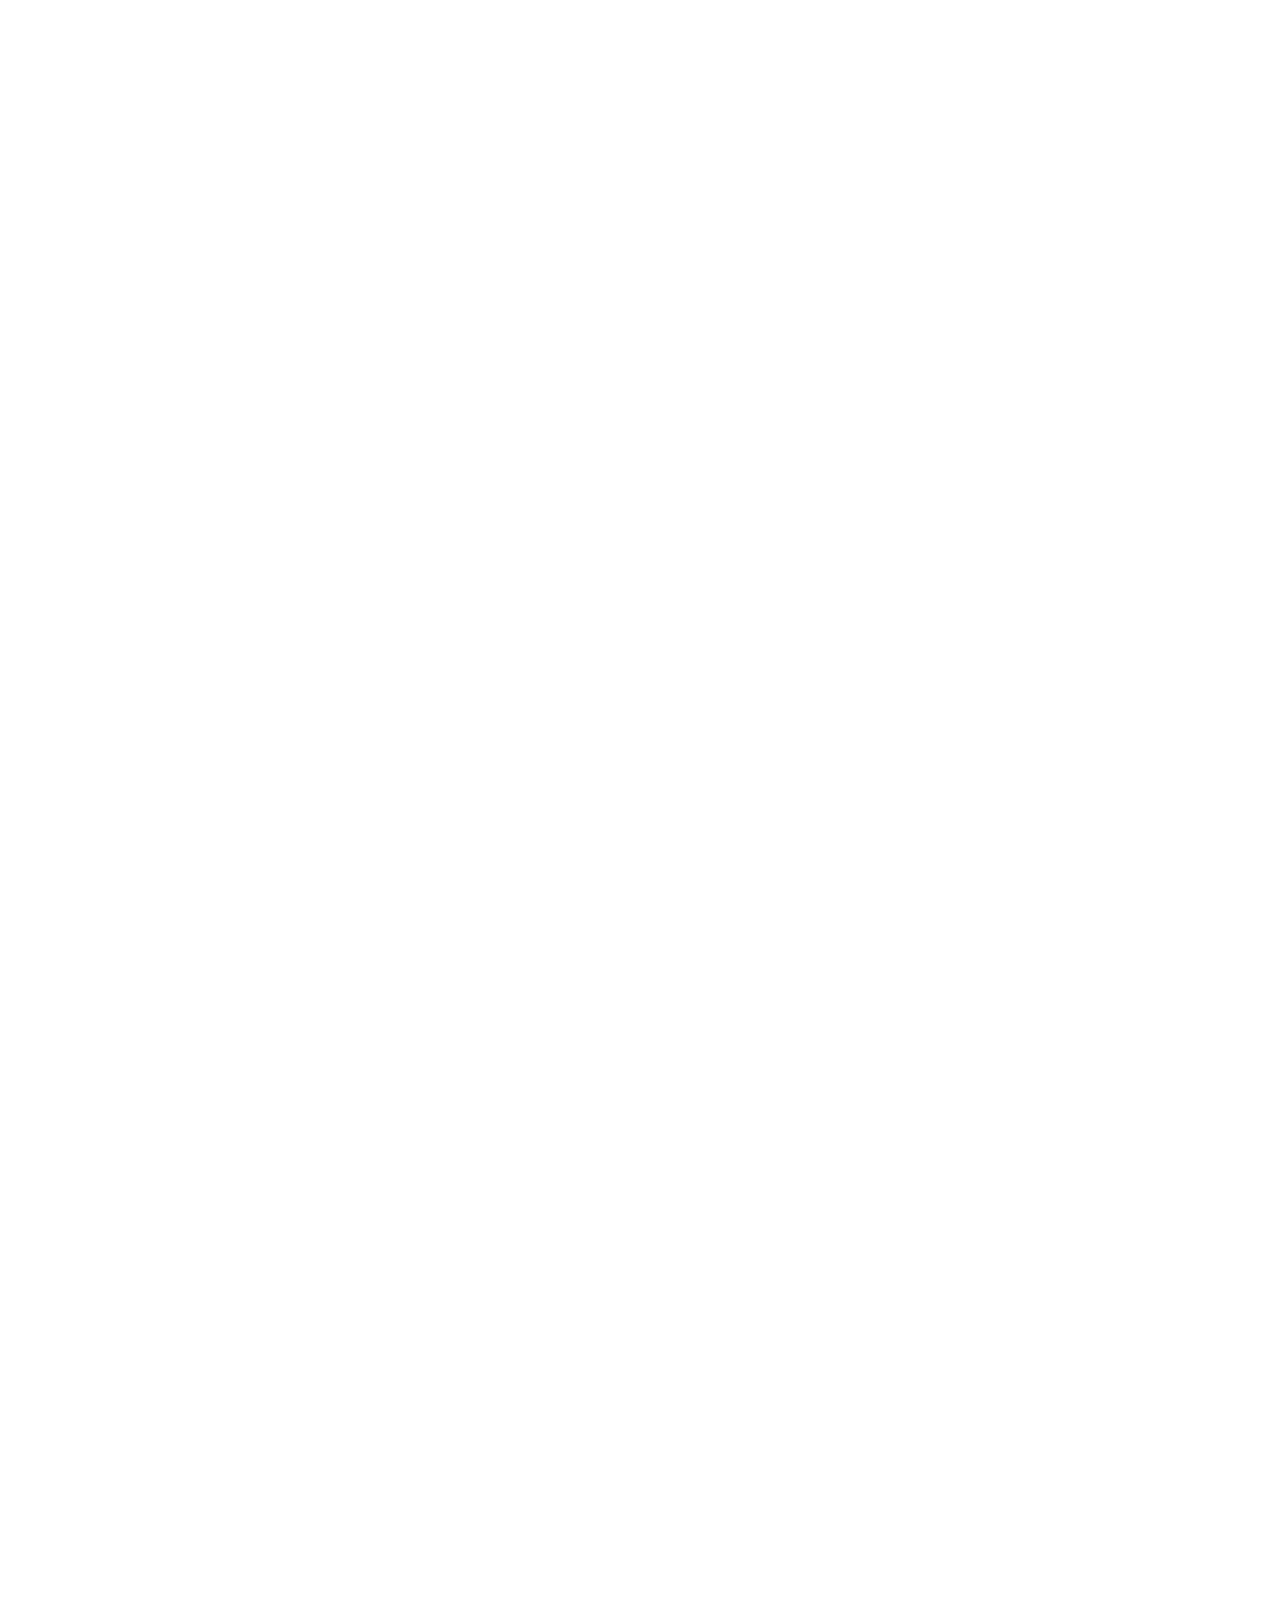
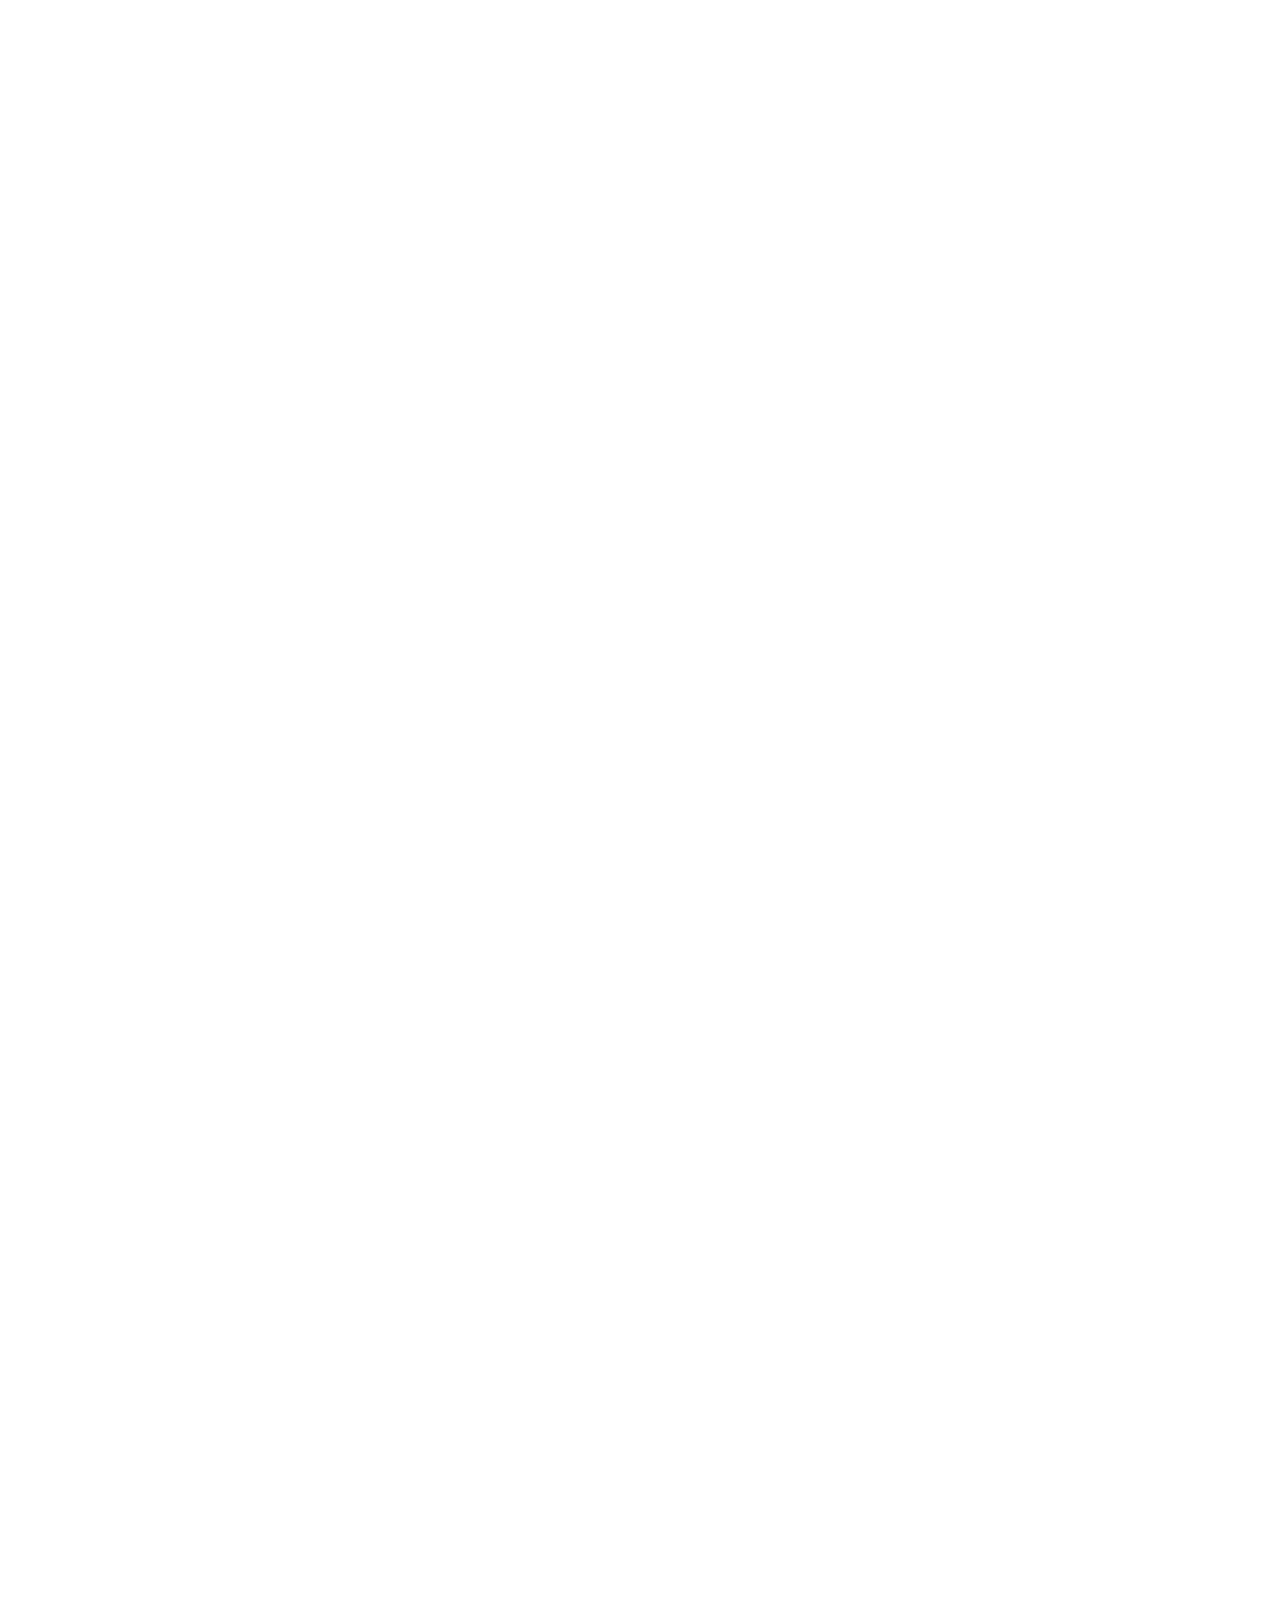
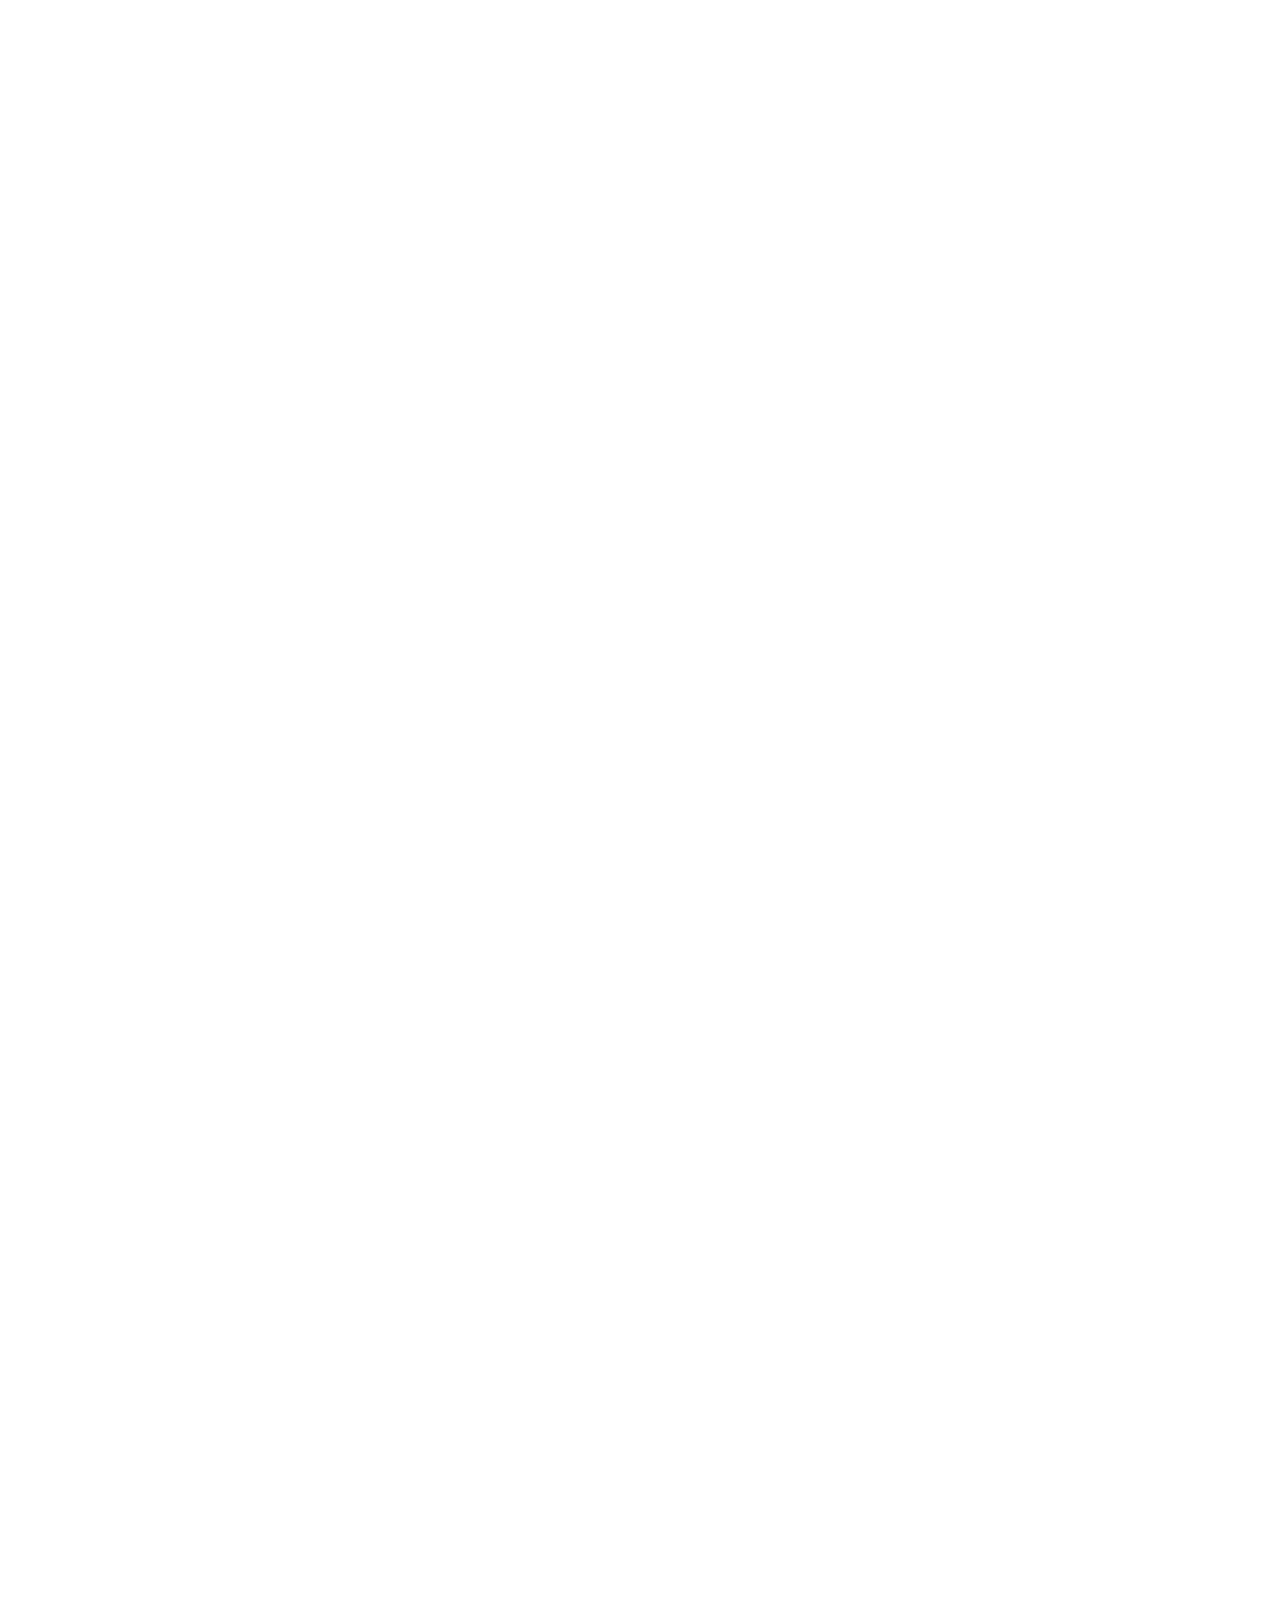
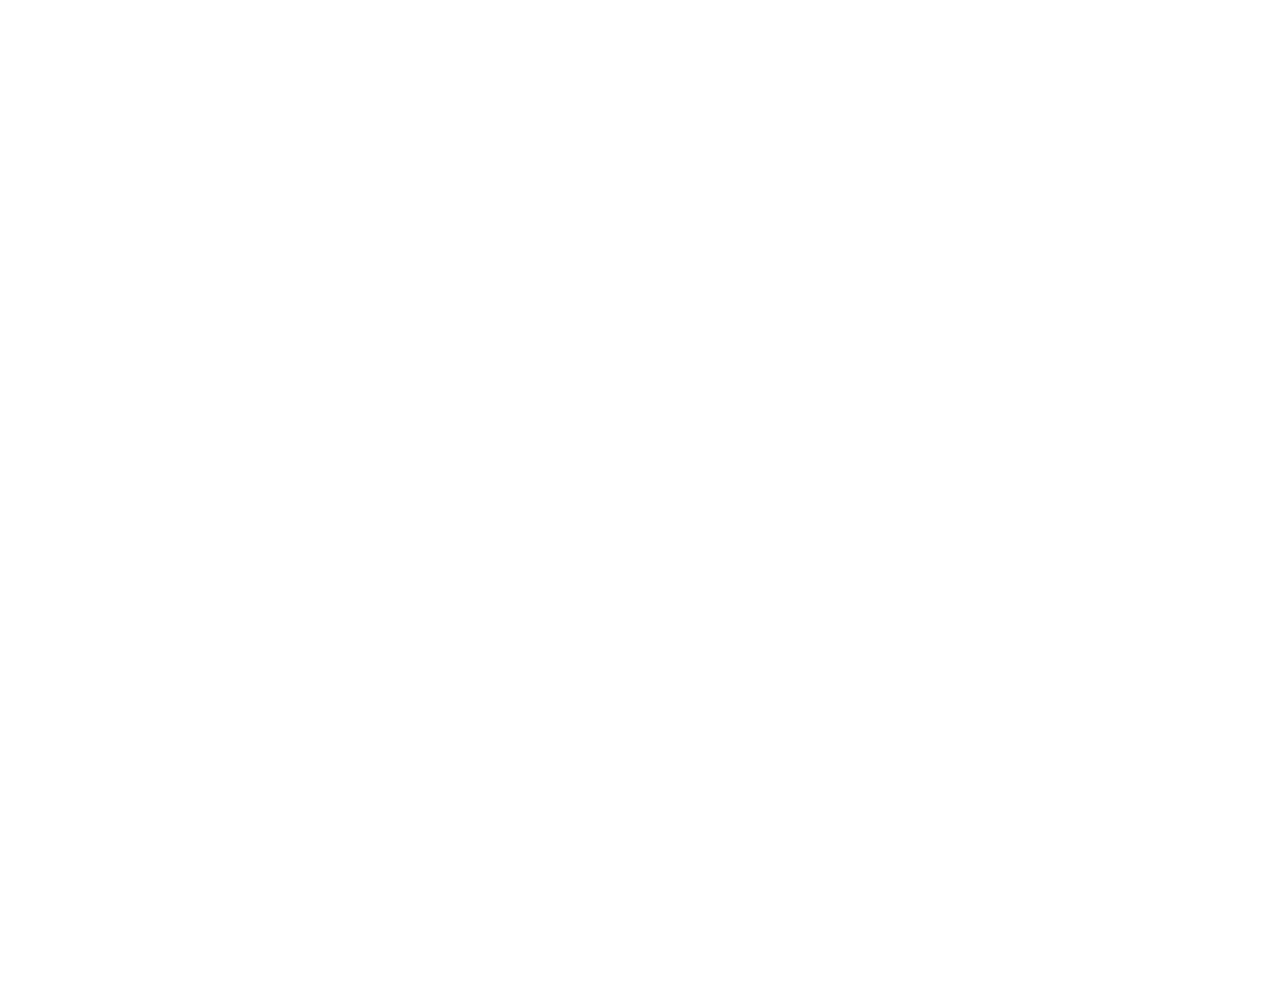
==== commit 08023eee: "Website" ====
--- a/index.html
+++ b/index.html
@@ -145,11 +145,12 @@
                         <div class="row">
                             <!-- GRID 1 -->
                             <div class="content">
-                                <!-- <img src="/image/origin/paper.jpg" alt=""> -->
-                                <div>
-                                    <h1 class="content-title-number">1.</h1>
-                                    <h3 class="content-title-text">Giấy và bìa</h3>
-                                    <p> Giấy, tờ báo, sách cũ, hộp giấy...</p>
+                                <div>
+                                    <h1 class="content-title-number">1</h1>
+                                    <div>
+                                        <h3 class="content-title-text">Giấy và bìa</h3>
+                                        <p class="content-description"> Giấy, tờ báo, sách cũ, hộp...</p>
+                                    </div>
                                 </div>
                                 <span class="button modalBtns"> 
                                     XEM THÊM
@@ -160,7 +161,7 @@
                                     
                                     <div class="content">
                                         <h4 class="modal-title">1. Giấy và bìa</h4>
-                                        <span><p class="modal-description paragraphOne">Giấy và bìa có thể tái chế để bảo vệ môi trường. Chúng có thể được sản xuất từ giấy phế liệu hoặc các nguồn tài nguyên bền vững như tre, lúa mì, thay vì sử dụng nguồn gốc từ gỗ đang cạn kiệt.</p></span>
+                                        <span><p class="modal-description paragraphOne paragraph">Giấy và bìa có thể tái chế để bảo vệ môi trường. Chúng có thể được sản xuất từ giấy phế liệu hoặc các nguồn tài nguyên bền vững như tre, lúa mì, thay vì sử dụng nguồn gốc từ gỗ đang cạn kiệt.</p></span>
                                         <h4 class="content-title titleTwo">Hướng dẫn tái chế</h6>
                                         <p class="paragraph paragraphTwo">Để tái chế rác và bìa, bạn có thể làm theo các bước sau: <br>
 
@@ -175,6 +176,7 @@
                                             Mua sản phẩm được tái chế: Tìm kiếm các sản phẩm được tái chế từ giấy và bìa như sổ tay, túi giấy, hộp giấy, giấy in ấn, ...<br>
                                             
                                             Những bước này giúp cho việc tái chế rác và bìa trở nên hiệu quả hơn và góp phần bảo vệ môi trường.</p>
+                                        <a href="#" class="link"></a>
                                     </div>
                                 </div>
                             </div>
@@ -182,9 +184,11 @@
                             <div class="content">
                                 <!-- <img src="/image/origin/metal.jpg" alt=""> -->
                                 <div>
-                                    <h1 class="content-title-number">2.</h1>
-                                    <h3 class="content-title-text">Kim loại</h3>
-                                    <p>Nhôm, thiếc, đồng, sắt...</p>
+                                    <h1 class="content-title-number">2</h1>
+                                    <div>
+                                        <h3 class="content-title-text">Kim loại</h3>
+                                        <p class="content-description">Nhôm, thiếc, đồng, sắt...</p>
+                                    </div>
                                 </div>
                                 <span class="button modalBtns"> XEM THÊM
 
@@ -195,7 +199,7 @@
                                     
                                     <div class="content">
                                         <h4 class="modal-title">2. Kim loại</h4>
-                                        <span><p class="modal-description paragraphOne">Kim loại là một trong những vật liệu có thể tái chế được khá hiệu quả.</p></span>
+                                        <span><p class="modal-description paragraphOne paragraph">Kim loại là một trong những vật liệu có thể tái chế được khá hiệu quả.</p></span>
                                         <h4 class="content-title titleTwo">Hướng dẫn tái chế</h6>
                                         <p class="paragraph paragraphTwo">
 
@@ -217,9 +221,11 @@
                             <div class="content">
                                 <!-- <img src="/image/origin/plastic 2.jpg" alt=""> -->
                                 <div>
-                                    <h1 class="content-title-number">3.</h1>
-                                    <h3 class="content-title-text">Nhựa</h3>
-                                    <p>Chai nhựa, túi nhựa, ống nhựa...</p>
+                                    <h1 class="content-title-number">3</h1>
+                                    <div>
+                                        <h3 class="content-title-text">Nhựa</h3>
+                                        <p class="content-description">Nhôm, thiếc, đồng, sắt...</p>
+                                    </div>
                                 </div>
                                 <span class="button modalBtns"> XEM THÊM
 
@@ -230,17 +236,14 @@
                                     
                                     <div class="content">
                                         <h4 class="modal-title">3. Nhựa</h4>
-                                        <span><p class="modal-description paragraphOne">Nhựa là một trong những vật liệu khó tái chế và gây hại cho môi trường nếu không được xử lý đúng cách. Tuy nhiên, vẫn có những cách để tái chế nhựa. Dưới đây là hướng dẫn tái chế nhựa <br></p></span>
-                                        <h4 class="content-title titleTwo">Hướng dẫn tái chế</h6>
-                                        <p class="paragraph paragraphTwo">Phân loại nhựa: Nhựa có thể được phân loại thành các loại khác nhau, vì vậy bạn cần phân loại chúng thành từng loại riêng biệt để tái chế. <br>
-
-                                            Đổi lại những sản phẩm có thể tái sử dụng: Nếu bạn sử dụng những sản phẩm có thể tái sử dụng như chai nước uống, túi giặt rửa hay bình đựng thực phẩm, hãy đổi lại các sản phẩm này tại các điểm thu gom rác tái chế của thành phố. <br>
-                                            
-                                            Tái chế các sản phẩm nhựa: Hãy tìm cách tái chế các sản phẩm nhựa như chai nhựa, túi nhựa, hộp nhựa, đồ chơi và sản phẩm gia dụng. Bạn có thể mang chúng đến các điểm thu gom rác hoặc tự tái chế tại nhà.<br>\
-                                            
+                                        <span><p class="modal-description paragraphOne paragraph">Nhựa là một trong những vật liệu khó tái chế và gây hại cho môi trường nếu không được xử lý đúng cách. Tuy nhiên, vẫn có những cách để tái chế nhựa. Dưới đây là hướng dẫn tái chế nhựa <br></p></span>
+                                        <h4 class="content-title titleTwo">Hướng dẫn tái chế</h6>
+                                        <p class="paragraph">Phân loại nhựa: Nhựa có thể được phân loại thành các loại khác nhau, vì vậy bạn cần phân loại chúng thành từng loại riêng biệt để tái chế.
+                                            Đổi lại những sản phẩm có thể tái sử dụng: Nếu bạn sử dụng những sản phẩm có thể tái sử dụng như chai nước uống, túi giặt rửa hay bình đựng thực phẩm, hãy đổi lại các sản phẩm này tại các điểm thu gom rác tái chế của thành phố.
+                                            Tái chế các sản phẩm nhựa: Hãy tìm cách tái chế các sản phẩm nhựa như chai nhựa, túi nhựa, hộp nhựa, đồ chơi và sản phẩm gia dụng. Bạn có thể mang chúng đến các điểm thu gom rác hoặc tự tái chế tại nhà.
                                             Sử dụng sản phẩm tái chế từ nhựa: Tìm kiếm các sản phẩm được tái chế từ nhựa để sử dụng như bàn chải đánh răng, nẹp nhựa hay các sản phẩm khác.
-                                            
-                                            Tái chế nhựa giúp giảm thiểu khối lượng rác thải và tài nguyên sử dụng.</p>
+                                            Tái chế nhựa giúp giảm thiểu khối lượng rác thải và tài nguyên sử dụng.
+                                        </p>
                                     </div>
                                 </div>
                             </div>
@@ -250,20 +253,22 @@
                             <div class="content">
                                 <!-- <img src="/image/origin/glass.jpg" alt=""> -->
                                 <div>
-                                    <h1 class="content-title-number">4.</h1>
-                                    <h3 class="content-title-text">Thủy tinh</h3>
-                                    <p>Chai thủy tinh, ly thủy tinh...</p>
-                                </div>
-                                <span class="button modalBtns"> XEM THÊM
-
-                                </span>
-
-                                <div class="modal-content">
-                                    <i class="uil uil-multiply modalCloses"></i>
-                                    
-                                    <div class="content">
-                                        <h4 class="modal-title">5. Nhựa</h4>
-                                        <span><p class="modal-description paragraphOne">Thủy tinh là một trong những vật liệu dễ tái chế và có thể được sử dụng lại để tạo ra các sản phẩm mới.</p></span>
+                                    <h1 class="content-title-number">4</h1>
+                                    <div>
+                                        <h3 class="content-title-text">Thủy tinh</h3>
+                                        <p class="content-description">Chai thủy tinh, ly thủy tinh...</p>
+                                    </div>
+                                </div>
+                                <span class="button modalBtns"> XEM THÊM
+
+                                </span>
+
+                                <div class="modal-content">
+                                    <i class="uil uil-multiply modalCloses"></i>
+                                    
+                                    <div class="content">
+                                        <h4 class="modal-title">4. Thủy tinh</h4>
+                                        <span><p class="modal-description paragraphOne paragraph">Thủy tinh là một trong những vật liệu dễ tái chế và có thể được sử dụng lại để tạo ra các sản phẩm mới.</p></span>
                                         <h4 class="content-title titleTwo">Hướng dẫn tái chế</h6>
                                         <p class="paragraph paragraphTwo">Phân loại nhựa: Nhựa có thể được phân loại thành các loại khác nhau, vì vậy bạn cần phân loại chúng thành từng loại riêng biệt để tái chế. Đổi lại những sản phẩm có thể tái sử dụng: <br>
                                             Nếu bạn sử dụng những sản phẩm có thể tái sử dụng như chai nước uống, túi giặt rửa hay bình đựng thực phẩm, hãy đổi lại các sản phẩm này tại các điểm thu gom rác tái chế của thành phố. Tái chế các sản phẩm nhựa: Hãy tìm cách tái chế các sản phẩm nhựa như chai nhựa, túi nhựa, hộp nhựa, đồ chơi và sản phẩm gia dụng. Bạn có thể mang chúng đến các điểm thu gom rác hoặc tự tái chế tại nhà. Sử dụng sản phẩm tái chế từ nhựa: Tìm kiếm các sản phẩm được tái chế từ nhựa để sử dụng như bàn chải đánh răng, nẹp nhựa hay các sản phẩm khác. Tái chế nhựa giúp giảm thiểu khối lượng rác thải và tài nguyên sử dụng.</p>
@@ -274,9 +279,11 @@
                             <div class="content">
                                 <!-- <img src="/image/origin/wood.jpg" alt=""> -->
                                 <div>
-                                    <h1 class="content-title-number">5.</h1>
-                                    <h3 class="content-title-text">Gỗ</h3>
-                                    <p>Bìa, ván ép, tấm ván dăm</p>
+                                    <h1 class="content-title-number">5</h1>
+                                    <div>
+                                        <h3 class="content-title-text">Gỗ</h3>
+                                        <p class="content-description">Bìa, ván ép, tấm ván dăm</p>
+                                    </div>
                                 </div>
                                 <span class="button modalBtns"> XEM THÊM
 
@@ -287,7 +294,7 @@
                                     
                                     <div class="content">
                                         <h4 class="modal-title">5. Gỗ</h4>
-                                        <span><p class="modal-description paragraphOne">Gỗ là một trong những vật liệu có thể tái chế và có nhiều cách để tái sử dụng</p></span>
+                                        <span><p class="modal-description paragraphOne paragraph">Gỗ là một trong những vật liệu có thể tái chế và có nhiều cách để tái sử dụng</p></span>
                                         <h4 class="content-title titleTwo">Hướng dẫn tái chế</h6>
                                         <p class="paragraph paragraphTwo">Sử dụng lại gỗ: Sử dụng lại các thanh gỗ đã qua sử dụng để tạo ra các sản phẩm mới như kệ sách, bàn làm việc, ghế hoặc giá sách.
 
@@ -296,8 +303,7 @@
                                             Sử dụng gỗ tái chế: Tìm kiếm các sản phẩm được tạo ra từ gỗ tái chế như đồ trang trí, vật dụng gia đình hay đồ nội thất.
                                             
                                             Đưa gỗ vào thùng tái chế: Đặt gỗ vào thùng tái chế hoặc mang đến các điểm thu gom rác tái chế của thành phố.
-                                            
-                                            Tái chế gỗ giúp giảm thiểu khối lượng rác thải và tài nguyên sử dụng.</p>
+                                        </p>
                                     </div>
                                 </div>
                             </div>
@@ -305,9 +311,11 @@
                             <div class="content">
                                 <!-- <img src="/image/origin/pin.jpg" alt=""> -->
                                 <div>
-                                    <h1 class="content-title-number">6.</h1>
-                                    <h3 class="content-title-text">Đồ điện tử</h3>
-                                    <p> Điện thoại di động, tivi...</p>
+                                    <h1 class="content-title-number">6</h1>
+                                    <div>
+                                        <h3 class="content-title-text">Đồ điện tử</h3>
+                                        <p class="content-description"> Điện thoại di động, tivi...</p>
+                                    </div>
                                 </div>
                                 <span class="button modalBtns"> XEM THÊM
 
@@ -318,7 +326,7 @@
                                     
                                     <div class="content">
                                         <h4 class="modal-title">6. Đồ điện tử</h4>
-                                        <span><p class="modal-description paragraphOne">Đồ điện tử là một trong những vật liệu rác thải khó tái chế và có hại cho môi trường nếu không được xử lý đúng cách.</p></span>
+                                        <span><p class="modal-description paragraphOne paragraph">Đồ điện tử là một trong những vật liệu rác thải khó tái chế và có hại cho môi trường nếu không được xử lý đúng cách.</p></span>
                                         <h4 class="content-title titleTwo">Hướng dẫn tái chế</h6>
                                         <p class="paragraph paragraphTwo">Tìm kiếm các điểm thu gom rác điện tử: Các thành phố thường có các điểm thu gom rác điện tử để thu gom các thiết bị như máy tính, điện thoại di động, máy ảnh, máy quay phim, máy tính bảng và các loại thiết bị điện tử khác.
 
@@ -350,6 +358,19 @@
 	    });
     </script> -->
     <script src="/js/main.js"></script>
+    <script>    
+        var prevScrollpos = window.pageYOffset;
+        window.onscroll = function() {
+        var currentScrollPos = window.pageYOffset;
+        if (prevScrollpos > currentScrollPos) {
+            document.querySelector(".header").style.top = "0";
+        } else {
+            document.querySelector(".header").style.top = "-100px";
+        }
+        prevScrollpos = currentScrollPos;
+        }
+        revScrollpos = currentScrollPos;      
+    </script>
     <!-- Fonts -->
     <script src="https://unicons.iconscout.com/release/v4.0.8/script/monochrome/bundle.js"></script>
     <script src="https://cdn.jsdelivr.net/npm/swiper@9/swiper-bundle.min.js"></script>
--- a/css/style.css
+++ b/css/style.css
@@ -8,13 +8,15 @@
     --first-color: #779324;
     --first-color-lighter: #9DC02E;
     --first-color-alt: #BDD468;
-    --title-color: #313030;
+    --title-color: var(--main-color);
     --text-color: #333333;
     --text-color-light: #ffffff;
     --body-color: #232621;
     --transition-long: 0.5s;
     --transition-short: 0.3s;
     --screen-margin: 0 100px;
+    --main-color: #212121;
+    --main-color-light: #ffffff;
 }
 
 html {
@@ -98,7 +100,7 @@
 }
 
 header .navigation .branding-logo h1 {
-    color: white;
+    color: var(--text-color-light);
     font-size: 20px;
     font-family: 'SF UI TEXT', sans-serif;
     letter-spacing: -1px;
@@ -342,7 +344,7 @@
 .home.section .home-container .home-content .home-button:hover {
     background: #fff;
     box-shadow: inset 400px 0 0 0 #ffffff;
-    color: #212121;
+    color: var(--main-color);
 }
 
 @media screen and (max-width: 1024px) {
@@ -370,7 +372,12 @@
         font-size: 15px;
         margin: 20px 0 20px 0;
     }
-}
+
+    .home.section .home-container {
+        top: 5%;
+    }
+}
+
 
 /* ABOUT */
 
@@ -378,18 +385,18 @@
     position: relative;
     z-index: -1;
     width: 100%;
-    height: 50vh;
-    background: #212121;
+    height: 60vh;
+    background: var(--main-color);
 }
 
 .about.section .about-container {
     position: absolute;
     left: 0; right: 0;
     top: 25%;
-    transform: translateY(-22%);
+    transform: translateY(-14%);
     width: 100%;
     height: 45vh;
-    padding: var(--screen-margin);
+    padding: 0 100px;
     display: flex;
 }
 
@@ -401,11 +408,7 @@
 }
 
 .about.section .about-container .about-content {
-    display: flex;
-    flex-direction: column;
-    justify-content: center;
-    align-items: start;
-    margin-left: 50px;
+    margin: 0 auto;
 }
 
 .about.section .about-container .about-content .about-title {
@@ -416,7 +419,7 @@
     color: var(--text-color-light);
     font-weight: 400;
     font-size: 18px;
-    width: 700px;
+    max-width: 700px;
 }
 
 /* @media screen and (max-width: 768px) {
@@ -426,6 +429,31 @@
     }
 } */
 
+
+
+@media screen and (max-width: 600px) {
+    .about.section .about-container .about-content .about-description {
+        font-size: 14px;
+    }
+
+    .about.section .about-container {
+        transform: translateY(-10vh);
+    }
+}
+
+@media screen and (max-width: 375px) {
+    .about.section .about-container {
+        transform: translateY(-14vh);
+    }
+}
+
+@media screen and (max-width: 768px) {
+    .about.section .about-container {
+        height: 55px;
+        padding: 30px;
+    }
+}
+
 @media screen and (max-width: 1024px) {
     .about.section,
     .about.section .about-container {
@@ -435,6 +463,16 @@
         display: none;
     }
 }
+
+
+@media screen and (max-width: 320px) {
+    .about.section,
+    .about.section .about-container {
+        height: 50vh;
+        transform: translateY(-14vh);
+    }
+}
+
 
 /* CLASSIFY */
 
@@ -464,10 +502,12 @@
 .classify.section .classify-container .box-container {
     position: absolute;
     top: 0;
-}
-
-.classify.section .classify-container .main-title {
+    margin: 0 100px;
     top: 5vh;
+}
+
+.classify.section .classify-container .main-title .main-text {
+    white-space: nowrap;
 }
 
 .classify.section .classify-container .box-container {
@@ -475,14 +515,44 @@
 }
 
 .classify.section .classify-container .box-container .row {
-    margin-bottom: 20px;
+    margin: 0;
 }
 
 .classify.section .classify-container .box-container .row .content {
-    background-color: #ddd;
-    width: 250px;
-    height: 300px;
-    margin: 0 10px;
+    background: #fff;
+}
+
+.classify.section .classify-container .box-container .row .content div div {
+    margin-top: 85px;
+}
+
+.classify.section .classify-container .box-container .row .content div div .content-title-text {
+    transform: translateY(30px);
+    transition: var(--transition-short);
+}
+
+
+.classify.section .classify-container .box-container .row .content:hover div div .content-title-text {
+    transform: translateY(0px);
+}
+
+
+.classify.section .classify-container .box-container .row .content div div .content-description {
+    transition: var(--transition-long);
+    opacity: 0;
+
+}
+
+.classify.section .classify-container .box-container .row .content:hover div div .content-description {
+    opacity: 1;
+}
+
+.classify.section .classify-container .box-container .row .content {
+    box-shadow: rgba(0, 0, 0, 0.1) 0px 0px 5px 0px, rgba(0, 0, 0, 0.1) 0px 0px 1px 0px;
+    width: 235px;
+    padding: 12px 0px 12px 20px;
+    height: 275px;
+    margin: 10px 10px;
     position: relative;
 }
 
@@ -497,12 +567,12 @@
     border: 1px solid var(--text-color);
     background: transparent;
     transition: all 0.4s ease-out 0s;
-    box-shadow: inset 0 0 0 0 #ffffff;
+    box-shadow: inset 0 0 0 0 var(--main-color);
 }
 
 .classify.section .classify-container .box-container .row .content .modalBtns:hover {
-    background: #212121;
-    box-shadow: inset 400px 0 0 0 #212121;
+    background: var(--main-color);
+    box-shadow: inset 400px 0 0 0 var(--main-color);
     color: var(--text-color-light);
 }
 
@@ -533,12 +603,16 @@
     position: relative;
     background-color: #fff;
     padding: 1.5rem;
-    border-radius: 15px;
+    border-radius: 5px;
     margin: 0 15%;
     width: 700px;
     height: 500px;
 }
 
+.classify.section .classify-container .box-container .row .modal-content .content .paragraph {
+    margin: 20px;
+}
+
 .classify.section .classify-container .box-container .row .content .uil-multiply {
     color: #fff;
     font-size: 50px;
@@ -555,3 +629,17 @@
 .classify.section .classify-container .box-container .row .modal-content .content .content-title {
     font-size: x-large;
 }
+
+@media screen and (max-width: 375px){
+    .classify.section .classify-container .main-title .main-text {
+        font-size: 22px;
+    }
+}
+
+@media screen and (max-width: 600px) {
+    .classify.section .classify-container .box-container .row .modal-content .content {
+        width: auto;
+        margin: 0 auto;
+        overflow: scroll;
+    }
+}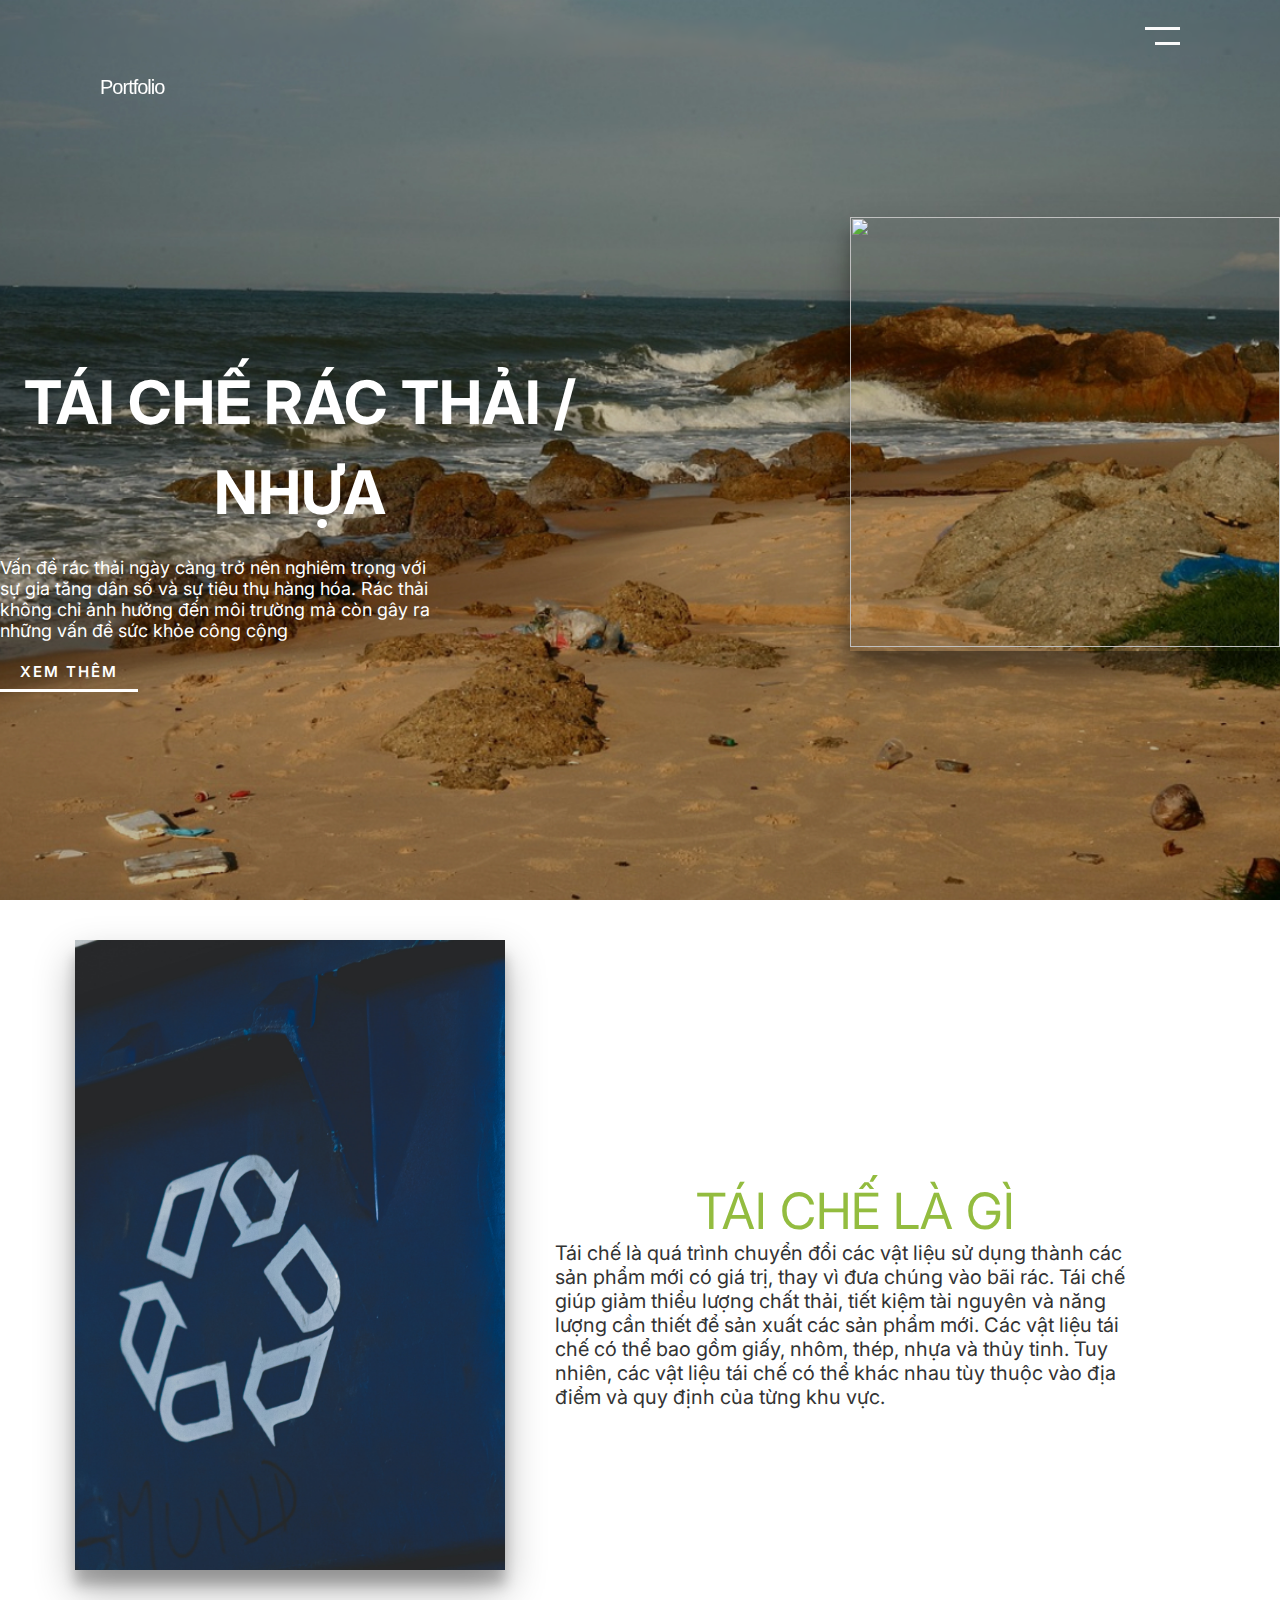
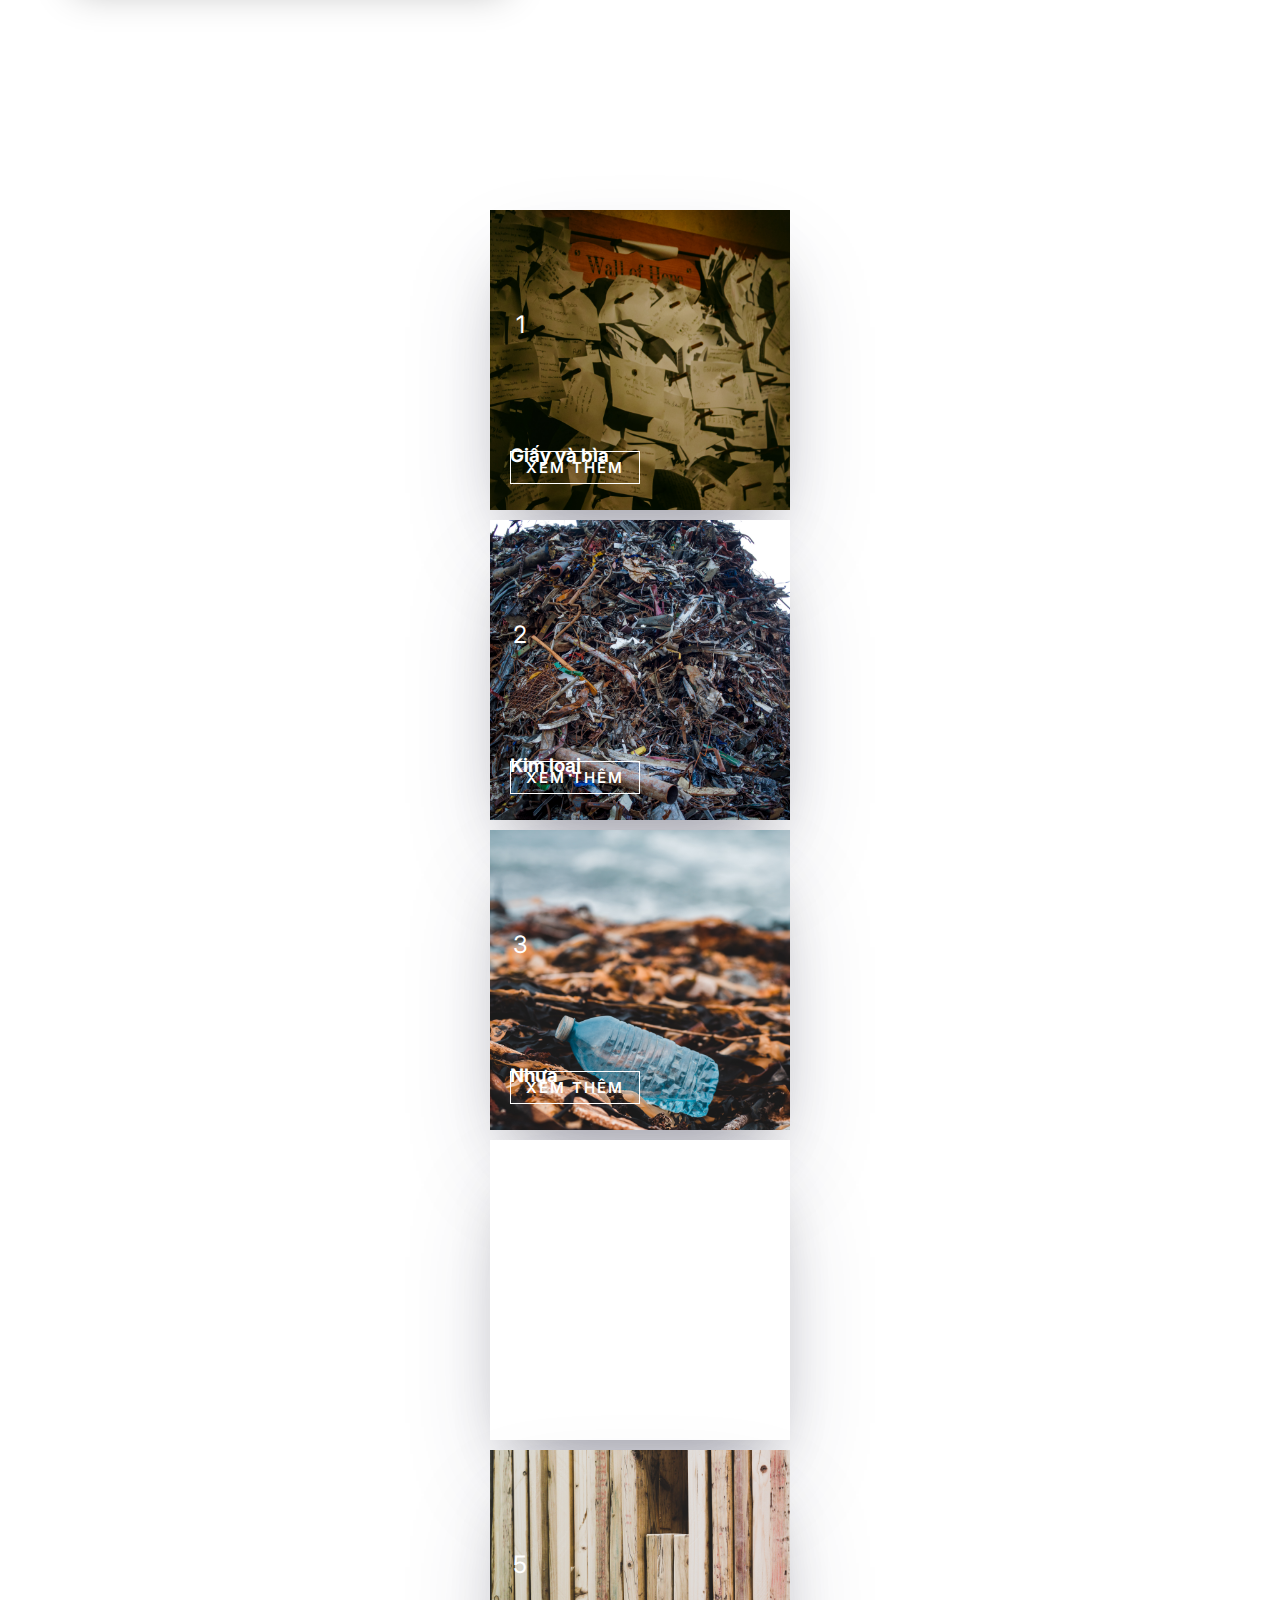
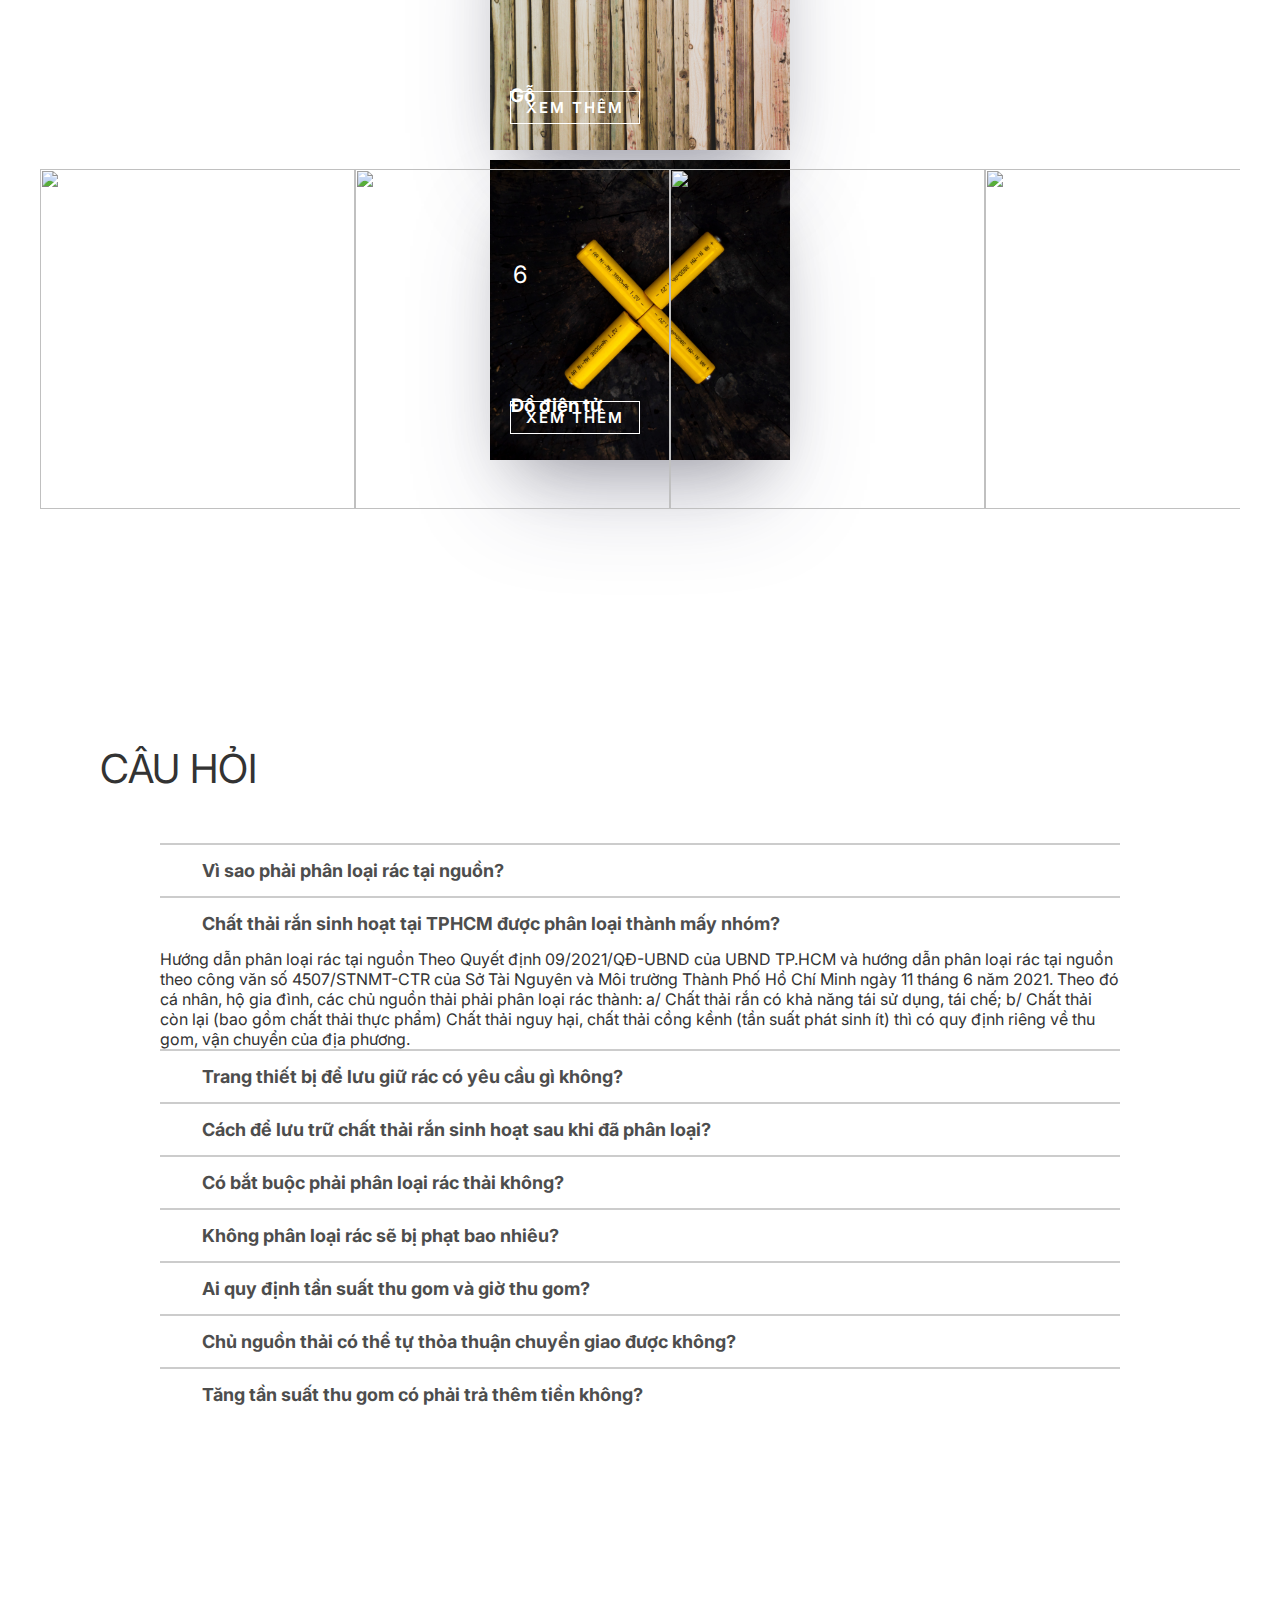
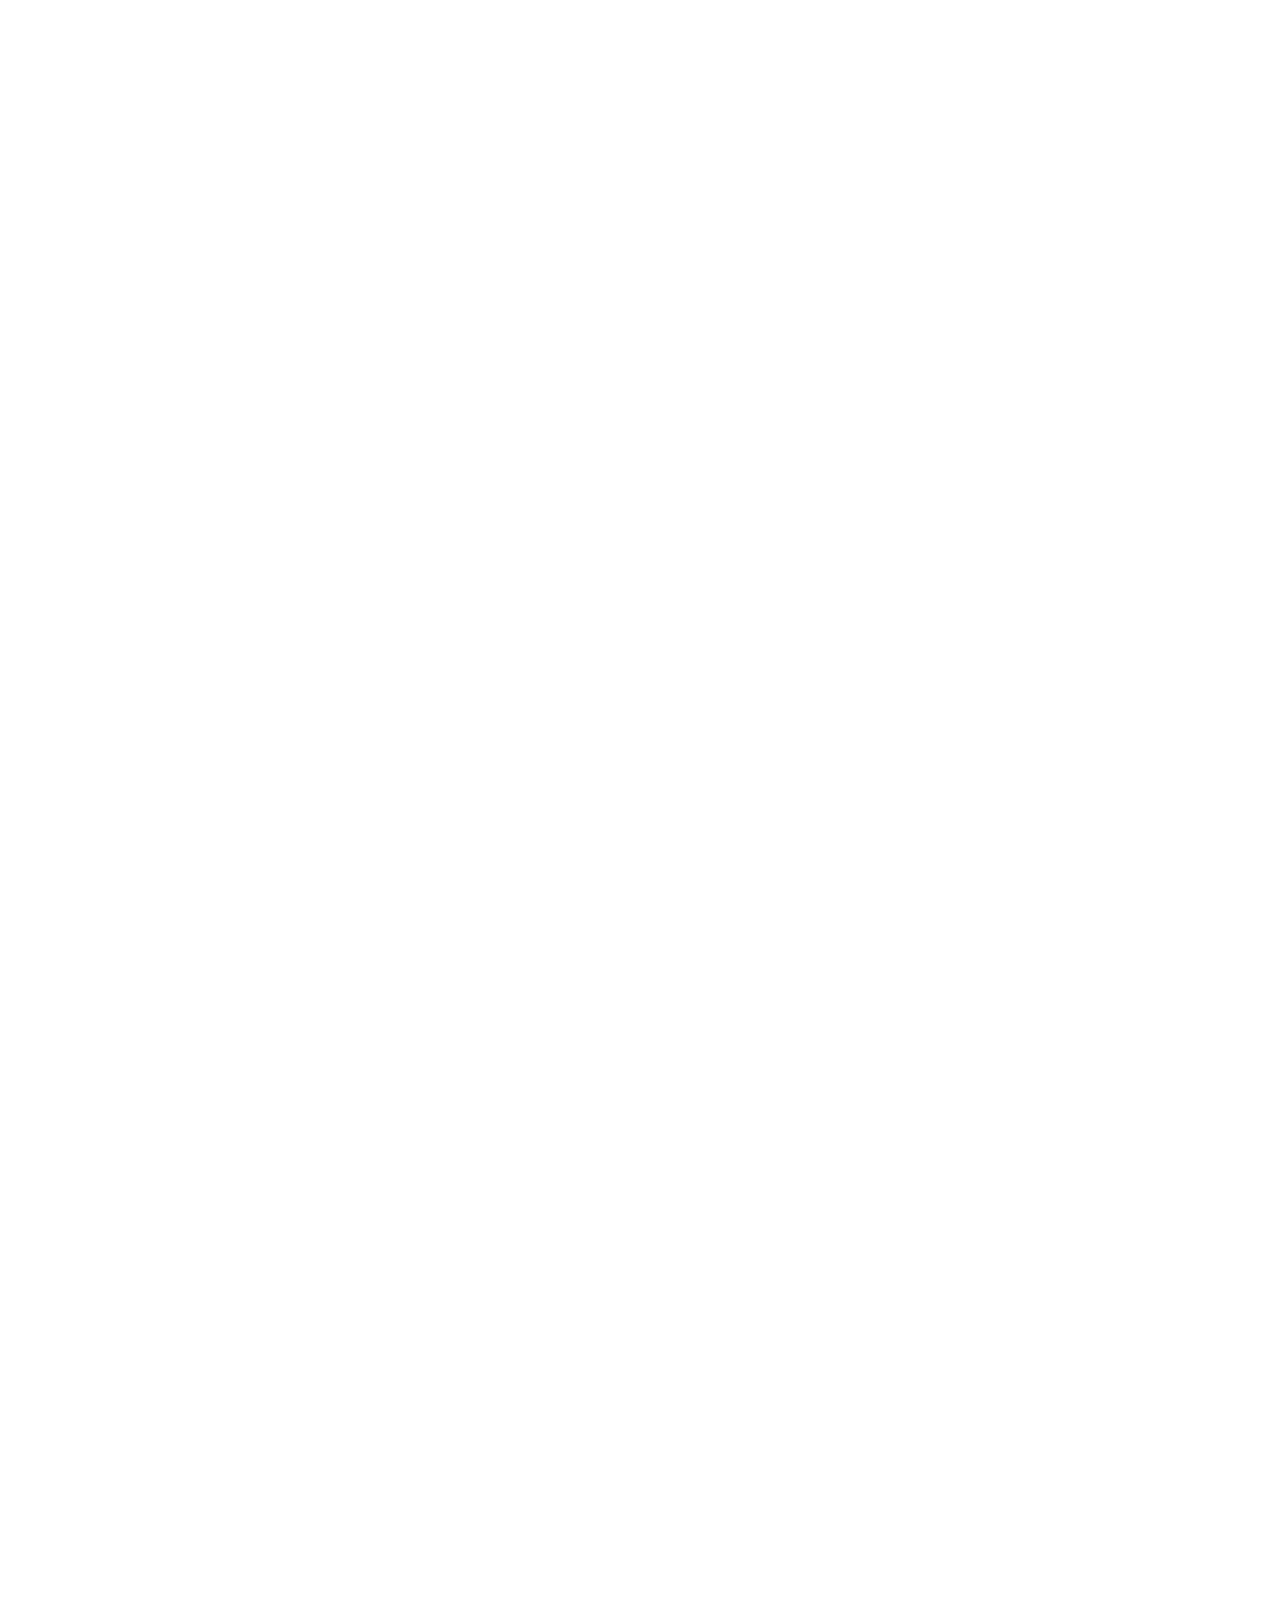
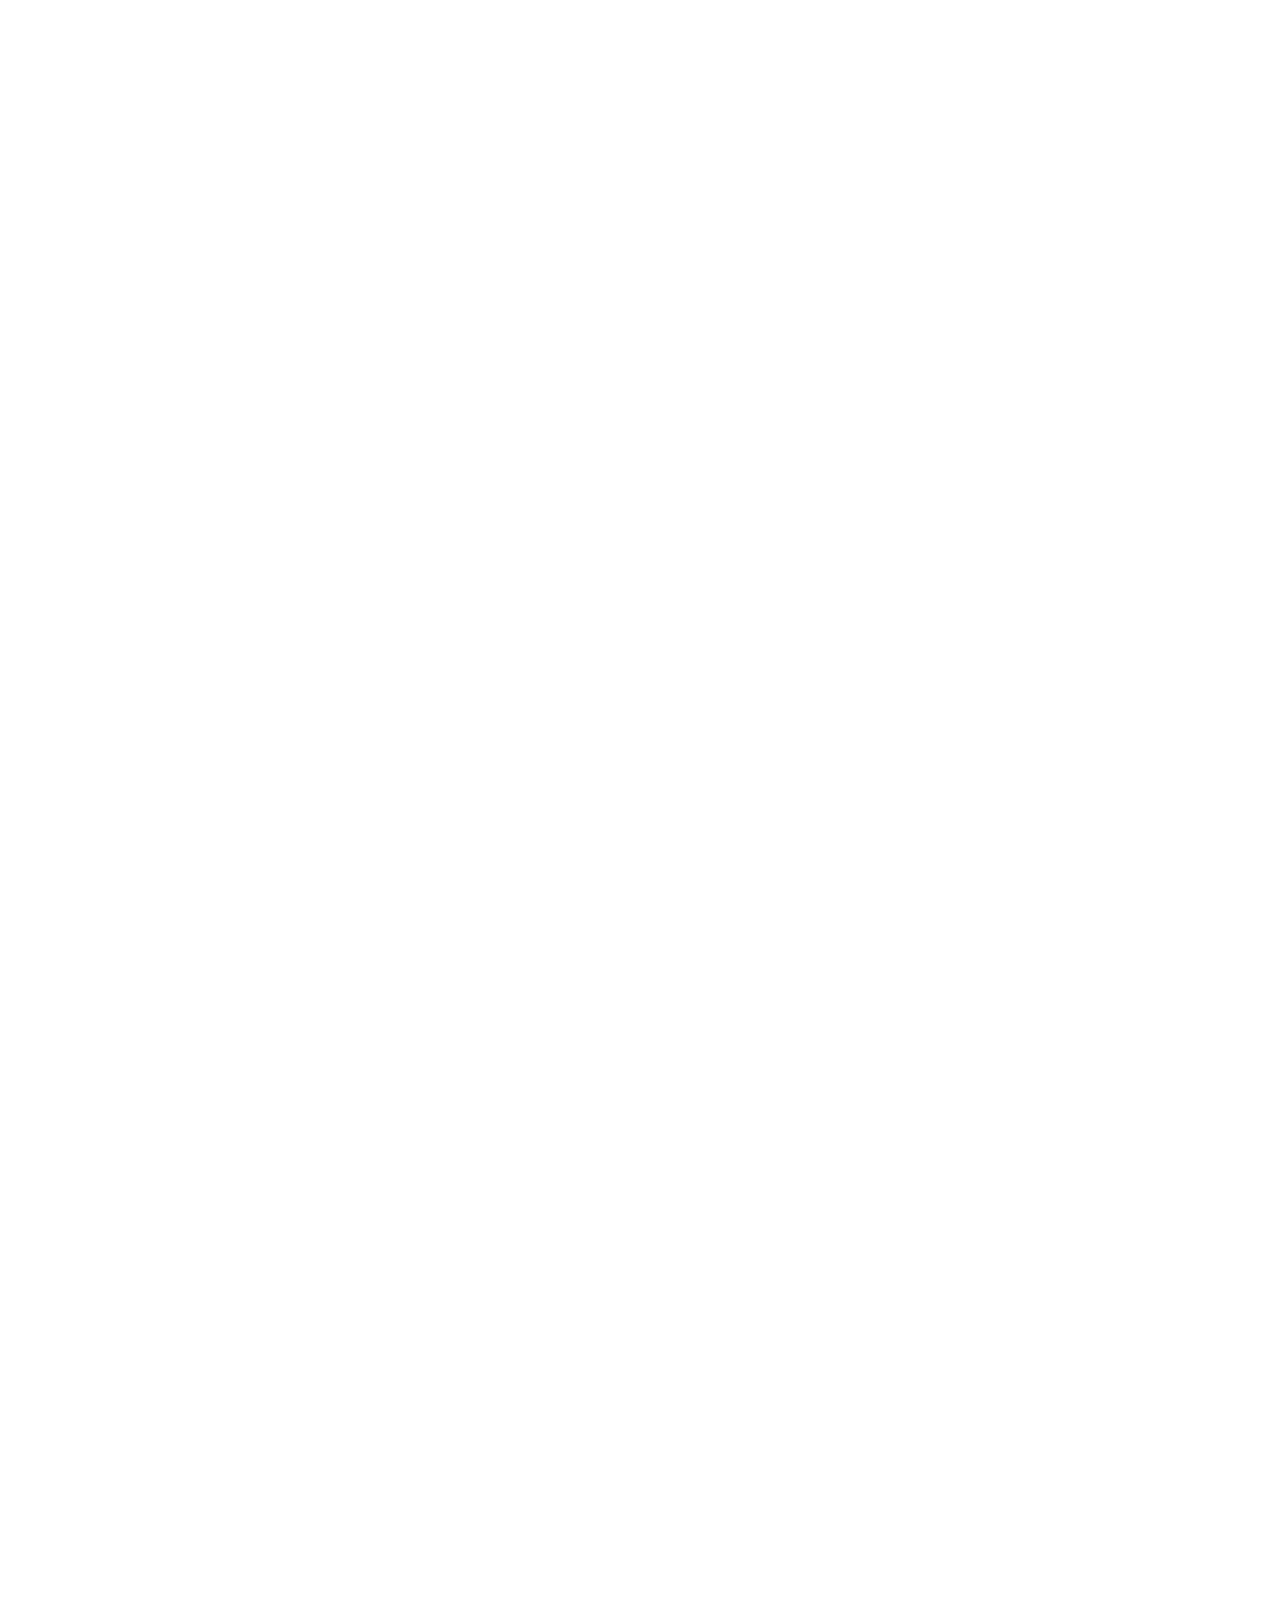
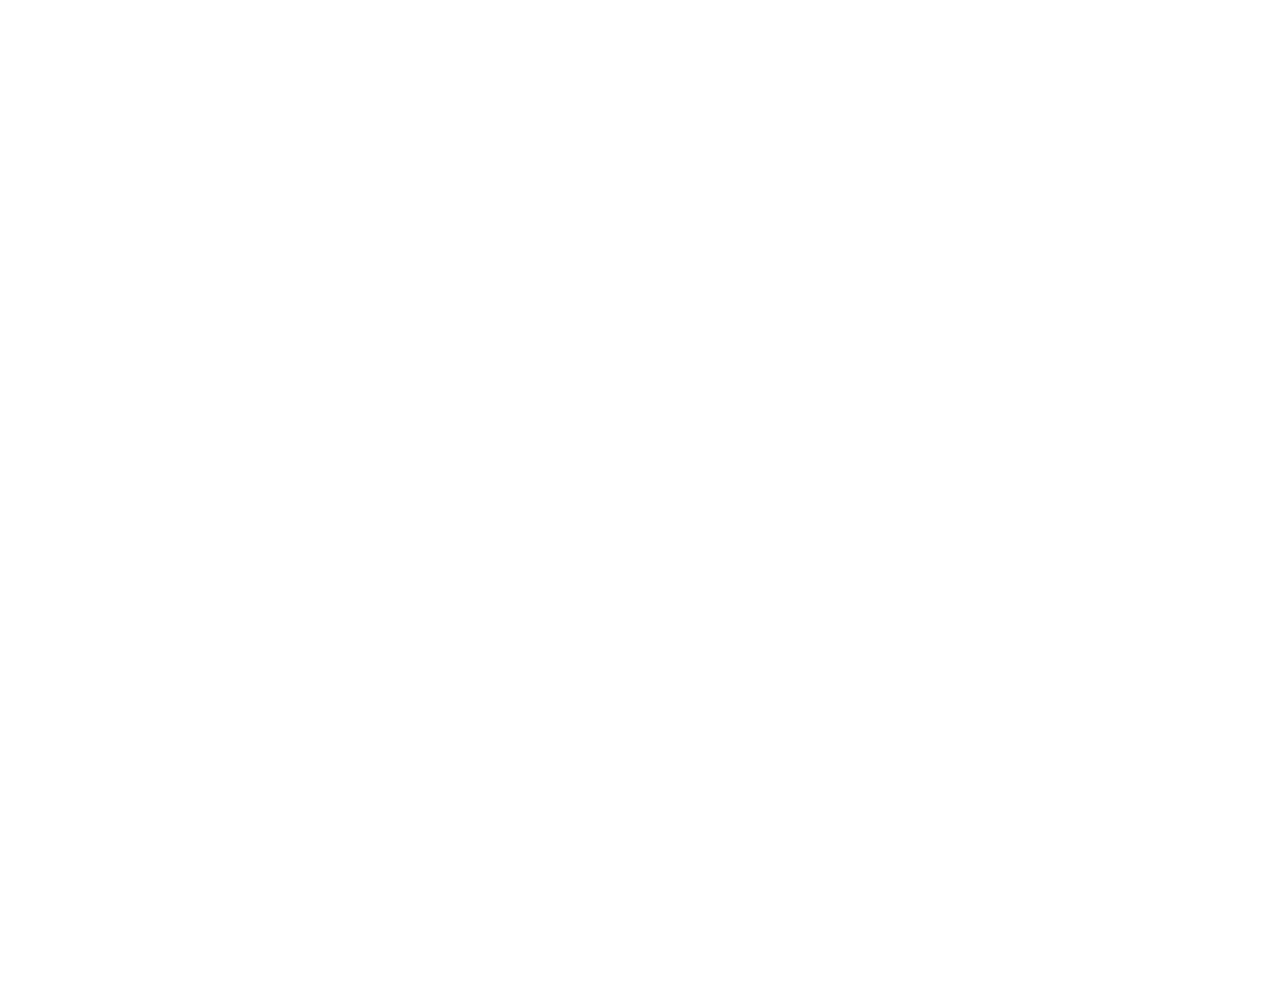
==== commit dbd31be3: "Recycle website" ====
--- a/index.html
+++ b/index.html
@@ -4,7 +4,7 @@
     <meta charset="UTF-8">
     <meta http-equiv="X-UA-Compatible" content="IE=edge">
     <meta name="viewport" content="width=device-width, initial-scale=1.0">
-    <title>Document</title>
+    <title>TYCRecycle - Offical Website</title>
 
     <!-- Links -->
     <link rel="stylesheet" href="/css/style.css">
@@ -26,12 +26,12 @@
 <style>
     /* width */
     ::-webkit-scrollbar {
-        width: 5px;
+        width: 2px; 
     }
     
     /* Track */
     ::-webkit-scrollbar-track {
-        background: #f1f1f1; 
+        background: transparent; 
     }
      
     /* Handle */
@@ -43,312 +43,528 @@
     ::-webkit-scrollbar-thumb:hover {
         background: #555; 
     }
-/* 
-    .swiper-pagination-bullet {
-      width: 20px;
-      height: 20px;
-      text-align: center;
-      line-height: 20px;
-      font-size: 12px;
-      color: #000;
-      opacity: 1;
-      background: rgba(0, 0, 0, 0.2);
-    }
-
-    .swiper-pagination-bullet-active {
-      color: #fff;
-      background: #007aff;
-    } */
+
+    /* #scroll-animate
+{
+  overflow: hidden;
+}
+
+#scroll-animate-main
+{
+  width: 100%;
+  left: 0;
+  position: fixed;
+}
+
+#heightPage,
+#heightScroll
+{
+  width: 10px;
+  top: 0;
+  position: absolute;
+  z-index: 99;
+}
+
+#heightPage
+{
+  left: 0;
+}
+
+#heightScroll
+{
+  right: 0;
+}
+
+header
+{
+  width: 100%;
+  height: 100%;
+  background: url(https://raw.githubusercontent.com/hudsonmarinho/header-and-footer-parallax-effect/master/assets/images/bg-header.jpg) no-repeat 50% 50%;
+  top: 0;
+  position: fixed;
+  z-index: -1;
+}
+
+footer
+{
+  width: 100%;
+  height: 300px;
+  background: gray;
+  bottom: -300px;
+  position: fixed;
+  z-index: -1;
+}
+
+.content
+{
+  height: 1000px;
+  min-height: 1000px;
+  background: #ededed;
+  position: relative;
+  z-index: 1;
+}
+
+.wrapper-parallax {
+  margin-top: 100%;
+  margin-bottom: 300px;
+  box-shadow: 0px 0px 20px rgba(0, 0, 0, 0.5);
+}
+
+header,
+footer,
+#scroll-animate-main
+{
+  -webkit-transition-property: all;
+     -moz-transition-property: all;
+      transition-property: all;
+
+  -webkit-transition-duration: 0.4s;
+     -moz-transition-duration: 0.4s;
+      transition-duration: 0.4s;
+
+  -webkit-transition-timing-function: cubic-bezier(0, 0, 0, 1);
+     -moz-transition-timing-function: cubic-bezier(0, 0, 0, 1);
+      transition-timing-function: cubic-bezier(0, 0, 0, 1);
+} */
 </style>
 <body>
-    <div class="app">
-        <header class="header">
-            <nav class="navigation">
-                <div class="branding-logo">
-                    <h1><span>P</span>ortfolio</h1>
-                </div>
-                <div class="right-menu">
-                    <button type="button" class="toggler"></button>
-                    <ul class="menu-toggler">
-                        <li class="">
-                            <a href="#">
-                                Giới thiệu
-                            </a>
-                        </li>
-                        <li class="">
-                            <a href="#">
-                                Phân loại rác
-                            </a>
-                        </li>
-                        <li class="">
-                            <a href="#">
-                                Sản phẩm tái chế
-                            </a>
-                        </li>
-                        <li class="">
-                            <a href="#">
-                                Mô hình tái chế
-                            </a>
-                        </li>
-                        <li class="">
-                            <a href="#">
-                                Sự kiện liên quan
-                            </a>
-                        </li>
-                        <li class="">
-                            <a href="#">
-                                Câu chuyện thành công
-                            </a>
-                        </li>
-                    </ul>
-                </div>
-            </nav>
-        </header>
-        <main>
-            <section class="home section" id="home">
-                <img src="/image/home-background.jpg" alt="" class="home-background">
-                <div class="home-container container">
-                    <div class="home-content">
-                        <h1 class="home-title">TÁI CHẾ  <span>RÁC THẢI</span><br> /<span class="span"> NHỰA</span></h1>
-                        <h4 class="home-description">Vấn đề rác thải ngày càng trở nên nghiêm trọng với sự gia tăng dân số và sự tiêu thụ hàng hóa. Rác thải không chỉ ảnh hưởng đến môi trường mà còn gây ra những vấn đề sức khỏe công cộng</h3>
-                        <span class="home-button">
-                            XEM THÊM</span>
-                        </span>
-                    </div>
-                    <div class="home-image">
-                        <img src="/image/home-image.jpg" alt="">
-                    </div>
-                </div>
-            </section>
-            <section class="about section" id="about">
-                <div class="about-container">
-                    <div class="about-img">
-                        <img src="/image/about-image.jpg" alt="">
-                    </div>
-                    <div class="about-content">
-                        <h1 class="about-title">TÁI CHẾ LÀ GÌ</h1>
-                        <h3 class="about-description">
-                            Tái chế là quá trình sử dụng lại các vật liệu và sản phẩm đã qua sử dụng để tạo ra những sản phẩm mới mà không cần phải sản xuất nguyên liệu mới. Thay vì đổ bỏ các vật liệu này vào môi trường, tái chế giúp giảm thiểu lượng rác thải và tiết kiệm nguồn tài nguyên thiên nhiên.
-                            <br>
-                            <br>
-                            Tái chế có nhiều lợi ích cho môi trường và con người, và là một cách hiệu quả để giảm thiểu tác động của hoạt động sản xuất và tiêu dùng đến môi trường. Chúng ta nên học cách tái chế và chủ động áp dụng để bảo vệ môi trường và tài nguyên thiên nhiên.
-                        </h3>
-                    </div>
-                </div>
-            </section>
-            <section class="classify section" id="classify">
-                <div class="classify-container">
-                    <div class="main-title">
-                        <h1 class="main-text">CÁC LOẠI RÁC CÓ THỂ TÁI CHẾ</h1>
-                    </div>
-                    <div class="box-container">
-                        <div class="row">
-                            <!-- GRID 1 -->
-                            <div class="content">
-                                <div>
-                                    <h1 class="content-title-number">1</h1>
-                                    <div>
-                                        <h3 class="content-title-text">Giấy và bìa</h3>
-                                        <p class="content-description"> Giấy, tờ báo, sách cũ, hộp...</p>
+    <div class="center">
+        <div class="ring"></div>
+        <span>loading...</span>
+    </div>
+    <div class="scroll-animate">
+        <div class="scroll-animate-main">
+            <div class="wrapper-parallax">
+                <header class="header">
+                    <nav class="navigation">
+                        <div class="branding-logo">
+                            <h1><span>P</span>ortfolio</h1>
+                        </div>
+                        <div class="right-menu">
+                            <button type="button" class="toggler"></button>
+                            <ul class="menu-toggler">
+                                <li class="list active">
+                                    <a href="#home">
+                                        Giới thiệu
+                                    </a>
+                                </li>
+                                <li class="list">
+                                    <a href="#classify">
+                                        Phân loại
+                                    </a>
+                                </li>
+                                <li class="list">
+                                    <a href="#">
+                                        Sản phẩm
+                                    </a>
+                                </li>
+                                <li class="list">
+                                    <a href="#">
+                                        Hỏi đáp
+                                    </a>
+                                </li>
+                                <li class="list">
+                                    <a href="#">
+                                        Sự kiện
+                                    </a>
+                                </li>
+                                <li class="list">
+                                    <a href="#">
+                                        Câu chuyện thành công
+                                    </a>
+                                </li>
+                            </ul>
+                        </div>
+                    </nav>
+                </header>
+                <main>
+                    <section class="home section content" id="home">
+                        <img src="/image/home-background.jpg" alt="" class="home-background" style="object-fit: cover;">
+                        <div class="home-container container">
+                            <div class="home-content">
+                                <h1 class="home-title">TÁI CHẾ  <span>RÁC THẢI</span> /<span class="span"> NHỰA</span></h1>
+                                <h4 class="home-description">Vấn đề rác thải ngày càng trở nên nghiêm trọng với sự gia tăng dân số và sự tiêu thụ hàng hóa. Rác thải không chỉ ảnh hưởng đến môi trường mà còn gây ra những vấn đề sức khỏe công cộng</h3>
+                                <a href="#about" class="home-button">
+                                    XEM THÊM</span>
+                                </a>
+                            </div>
+                            <div class="home-image">
+                                <img src="/image/home-image.jpg" alt="">
+                            </div>
+                        </div>
+                    </section>
+                    <section class="about section content" id="about">
+                        <div class="about-container">
+                                <img src="/image/about-image.jpg" alt="">
+                            <div class="about-content">
+                                <h1 class="about-title">TÁI CHẾ LÀ GÌ</h1>
+                                <P>Tái chế là quá trình chuyển đổi các vật liệu sử dụng thành các sản phẩm mới có giá trị, thay vì đưa chúng vào bãi rác. Tái chế giúp giảm thiểu lượng chất thải, tiết kiệm tài nguyên và năng lượng cần thiết để sản xuất các sản phẩm mới. Các vật liệu tái chế có thể bao gồm giấy, nhôm, thép, nhựa và thủy tinh. Tuy nhiên, các vật liệu tái chế có thể khác nhau tùy thuộc vào địa điểm và quy định của từng khu vực.</P>
+                            </div>
+                        </div>
+                    </section>
+                    <section class="classify section content" id="classify">
+                        <div class="classify-container">
+                            <div class="main-title">
+                                <h1 class="main-text">CÁC LOẠI RÁC CÓ THỂ TÁI CHẾ</h1>
+                            </div>
+                            <div class="box-container">
+                                <div class="row">
+                                    <!-- GRID 1 -->
+                                    <div class="content" style="background-image: url(/image/origin/paper.jpg);">
+                                        <div>
+                                            <h1 class="content-title-number">1</h1>
+                                            <div>
+                                                <h3 class="content-title-text">Giấy và bìa</h3>
+                                                <p class="content-description"> Giấy, tờ báo, sách cũ, hộp...</p>
+                                            </div>
+                                        </div>
+                                        <span class="button modalBtns"> 
+                                            XEM THÊM
+                                        </span>
+        
+                                        <div class="modal-content">
+                                            <i class="uil uil-multiply modalCloses"></i>
+                                            
+                                            <div class="content">
+                                                <h4 class="modal-title">1. Giấy và bìa</h4>
+                                                <span><p class="modal-description paragraphOne paragraph">Giấy và bìa có thể tái chế để bảo vệ môi trường. Chúng có thể được sản xuất từ giấy phế liệu hoặc các nguồn tài nguyên bền vững như tre, lúa mì, thay vì sử dụng nguồn gốc từ gỗ đang cạn kiệt.</p></span>
+                                                <h4 class="content-title titleTwo">Hướng dẫn tái chế</h6>
+                                                <p class="paragraph paragraphTwo">Để tái chế rác và bìa, bạn có thể làm theo các bước sau: <br>
+        
+                                                    Phân loại rác: Phân loại rác ra thành các loại khác nhau để đảm bảo tính hiệu quả trong quá trình tái chế. <br>
+                                                    
+                                                    Tách giấy và bìa: Tách giấy và bìa ra khỏi các vật liệu khác như nhựa và kim loại. <br>
+                                                    
+                                                    Cắt giấy và bìa thành mảnh nhỏ: Cắt giấy và bìa thành những mảnh nhỏ giúp cho việc tái chế trở nên dễ dàng hơn.<br> 
+                                                    
+                                                    Đưa giấy và bìa vào thùng tái chế: Đặt giấy và bìa vào thùng tái chế hoặc mang đến các điểm thu gom rác tái chế của thành phố.<br>
+                                                    
+                                                    Mua sản phẩm được tái chế: Tìm kiếm các sản phẩm được tái chế từ giấy và bìa như sổ tay, túi giấy, hộp giấy, giấy in ấn, ...<br>
+                                                    
+                                                    Những bước này giúp cho việc tái chế rác và bìa trở nên hiệu quả hơn và góp phần bảo vệ môi trường.</p>
+                                                <a href="#" class="link"></a>
+                                            </div>
+                                        </div>
+                                    </div>
+                                    <!-- GRID 2 -->
+                                    <div class="content" style="background-image: url(/image/origin/metal.jpg);">
+                                        <!-- <img src="/image/origin/metal.jpg" alt=""> -->
+                                        <div>
+                                            <h1 class="content-title-number">2</h1>
+                                            <div>
+                                                <h3 class="content-title-text">Kim loại</h3>
+                                                <p class="content-description">Nhôm, thiếc, đồng, sắt...</p>
+                                            </div>
+                                        </div>
+                                        <span class="button modalBtns"> XEM THÊM
+        
+                                        </span>
+        
+                                        <div class="modal-content">
+                                            <i class="uil uil-multiply modalCloses"></i>
+                                            
+                                            <div class="content">
+                                                <h4 class="modal-title">2. Kim loại</h4>
+                                                <span><p class="modal-description paragraphOne paragraph">Kim loại là một trong những vật liệu có thể tái chế được khá hiệu quả.</p></span>
+                                                <h4 class="content-title titleTwo">Hướng dẫn tái chế</h6>
+                                                <p class="paragraph paragraphTwo">
+        
+                                                    Phân loại kim loại: Phân loại kim loại ra thành các loại khác nhau để đảm bảo tính hiệu quả trong quá trình tái chế. <br>
+                                                    
+                                                    Tách kim loại ra khỏi các vật liệu khác: Loại bỏ các phần không thuộc về kim loại như nhựa hoặc gỗ. <br>
+                                                    
+                                                    Nghiền kim loại thành mảnh nhỏ: Nghiền kim loại thành những mảnh nhỏ để giúp cho việc tái chế trở nên dễ dàng hơn. <br>
+                                                    
+                                                    Đưa kim loại vào thùng tái chế: Đặt kim loại vào thùng tái chế hoặc mang đến các điểm thu gom rác tái chế của thành phố. <br>
+                                                    
+                                                    Sử dụng sản phẩm được tái chế từ kim loại: Tìm kiếm các sản phẩm được tái chế từ kim loại như thép, nhôm, đồ gia dụng hoặc đồ trang sức. <br>
+                                                    
+                                                    Tái chế kim loại giúp giảm thiểu khối lượng rác thải và sử dụng tài nguyên một cách bền vững hơn.</p>
+                                            </div>
+                                        </div>
+                                    </div>
+                                    <!-- GRID 3 -->
+                                    <div class="content" style="background-image: url(/image/origin/plastic\ 2.jpg);">
+                                        <!-- <img src="/image/origin/plastic 2.jpg" alt=""> -->
+                                        <div>
+                                            <h1 class="content-title-number">3</h1>
+                                            <div>
+                                                <h3 class="content-title-text">Nhựa</h3>
+                                                <p class="content-description">Nhôm, thiếc, đồng, sắt...</p>
+                                            </div>
+                                        </div>
+                                        <span class="button modalBtns"> XEM THÊM
+        
+                                        </span>
+        
+                                        <div class="modal-content">
+                                            <i class="uil uil-multiply modalCloses"></i>
+                                            
+                                            <div class="content">
+                                                <h4 class="modal-title">3. Nhựa</h4>
+                                                <span><p class="modal-description paragraphOne paragraph">Nhựa là một trong những vật liệu khó tái chế và gây hại cho môi trường nếu không được xử lý đúng cách. Tuy nhiên, vẫn có những cách để tái chế nhựa. Dưới đây là hướng dẫn tái chế nhựa <br></p></span>
+                                                <h4 class="content-title titleTwo">Hướng dẫn tái chế</h6>
+                                                <p class="paragraph">Phân loại nhựa: Nhựa có thể được phân loại thành các loại khác nhau, vì vậy bạn cần phân loại chúng thành từng loại riêng biệt để tái chế.
+                                                    Đổi lại những sản phẩm có thể tái sử dụng: Nếu bạn sử dụng những sản phẩm có thể tái sử dụng như chai nước uống, túi giặt rửa hay bình đựng thực phẩm, hãy đổi lại các sản phẩm này tại các điểm thu gom rác tái chế của thành phố.
+                                                    Tái chế các sản phẩm nhựa: Hãy tìm cách tái chế các sản phẩm nhựa như chai nhựa, túi nhựa, hộp nhựa, đồ chơi và sản phẩm gia dụng. Bạn có thể mang chúng đến các điểm thu gom rác hoặc tự tái chế tại nhà.
+                                                    Sử dụng sản phẩm tái chế từ nhựa: Tìm kiếm các sản phẩm được tái chế từ nhựa để sử dụng như bàn chải đánh răng, nẹp nhựa hay các sản phẩm khác.
+                                                    Tái chế nhựa giúp giảm thiểu khối lượng rác thải và tài nguyên sử dụng.
+                                                </p>
+                                            </div>
+                                        </div>
                                     </div>
                                 </div>
-                                <span class="button modalBtns"> 
-                                    XEM THÊM
-                                </span>
-
-                                <div class="modal-content">
-                                    <i class="uil uil-multiply modalCloses"></i>
-                                    
-                                    <div class="content">
-                                        <h4 class="modal-title">1. Giấy và bìa</h4>
-                                        <span><p class="modal-description paragraphOne paragraph">Giấy và bìa có thể tái chế để bảo vệ môi trường. Chúng có thể được sản xuất từ giấy phế liệu hoặc các nguồn tài nguyên bền vững như tre, lúa mì, thay vì sử dụng nguồn gốc từ gỗ đang cạn kiệt.</p></span>
-                                        <h4 class="content-title titleTwo">Hướng dẫn tái chế</h6>
-                                        <p class="paragraph paragraphTwo">Để tái chế rác và bìa, bạn có thể làm theo các bước sau: <br>
-
-                                            Phân loại rác: Phân loại rác ra thành các loại khác nhau để đảm bảo tính hiệu quả trong quá trình tái chế. <br>
-                                            
-                                            Tách giấy và bìa: Tách giấy và bìa ra khỏi các vật liệu khác như nhựa và kim loại. <br>
-                                            
-                                            Cắt giấy và bìa thành mảnh nhỏ: Cắt giấy và bìa thành những mảnh nhỏ giúp cho việc tái chế trở nên dễ dàng hơn.<br> 
-                                            
-                                            Đưa giấy và bìa vào thùng tái chế: Đặt giấy và bìa vào thùng tái chế hoặc mang đến các điểm thu gom rác tái chế của thành phố.<br>
-                                            
-                                            Mua sản phẩm được tái chế: Tìm kiếm các sản phẩm được tái chế từ giấy và bìa như sổ tay, túi giấy, hộp giấy, giấy in ấn, ...<br>
-                                            
-                                            Những bước này giúp cho việc tái chế rác và bìa trở nên hiệu quả hơn và góp phần bảo vệ môi trường.</p>
-                                        <a href="#" class="link"></a>
+                                <div class="row">
+                                    <!-- GRID 4 -->
+                                    <div class="content" style="background-image: url(/image/origin/glass.jpg);">
+                                        <!-- <img src="/image/origin/glass.jpg" alt=""> -->
+                                        <div>
+                                            <h1 class="content-title-number">4</h1>
+                                            <div>
+                                                <h3 class="content-title-text">Thủy tinh</h3>
+                                                <p class="content-description">Chai thủy tinh, ly thủy tinh...</p>
+                                            </div>
+                                        </div>
+                                        <span class="button modalBtns"> XEM THÊM
+        
+                                        </span>
+        
+                                        <div class="modal-content">
+                                            <i class="uil uil-multiply modalCloses"></i>
+                                            
+                                            <div class="content">
+                                                <h4 class="modal-title">4. Thủy tinh</h4>
+                                                <span><p class="modal-description paragraphOne paragraph">Thủy tinh là một trong những vật liệu dễ tái chế và có thể được sử dụng lại để tạo ra các sản phẩm mới.</p></span>
+                                                <h4 class="content-title titleTwo">Hướng dẫn tái chế</h6>
+                                                <p class="paragraph paragraphTwo">Thủy tinh là một trong những vật liệu dễ tái chế và có thể được sử dụng lại để tạo ra các sản phẩm mới. Dưới đây là hướng dẫn tái chế thủy tinh: <br>
+        
+                                                    Phân loại thủy tinh: Phân loại thủy tinh ra thành từng loại khác nhau để đảm bảo tính hiệu quả trong quá trình tái chế. <br>
+                                                    
+                                                    Tách thủy tinh ra khỏi các vật liệu khác: Loại bỏ các phần không thuộc về thủy tinh để đưa vào quá trình tái chế. <br>
+                                                    
+                                                    Đưa thủy tinh vào thùng tái chế: Đặt thủy tinh vào thùng tái chế hoặc mang đến các điểm thu gom rác tái chế của thành phố. <br>
+                                                    
+                                                    Sử dụng sản phẩm được tái chế từ thủy tinh: Tìm kiếm các sản phẩm được tái chế từ thủy tinh như chai lọ, cốc, đồ decor hoặc các sản phẩm khác. <br>
+                                                    
+                                                    Tái sử dụng thủy tinh: Nếu bạn có thủy tinh cũ, bạn có thể tái sử dụng nó bằng cách tạo thành các sản phẩm khác như bình hoa, đĩa, chén hay ly uống. <br>
+                                                    
+                                                    Tái chế thủy tinh giúp giảm thiểu khối lượng rác thải và sử dụng tài nguyên một cách bền vững hơn. <br></p>
+                                            </div>
+                                        </div>
+                                    </div>
+                                    <!-- GRID 5 -->
+                                    <div class="content" style="background-image: url(/image/origin/wood.jpg);">
+                                        <!-- <img src="/image/origin/wood.jpg" alt=""> -->
+                                        <div>
+                                            <h1 class="content-title-number">5</h1>
+                                            <div>
+                                                <h3 class="content-title-text">Gỗ</h3>
+                                                <p class="content-description">Bìa, ván ép, tấm ván dăm</p>
+                                            </div>
+                                        </div>
+                                        <span class="button modalBtns"> XEM THÊM
+        
+                                        </span>
+        
+                                        <div class="modal-content">
+                                            <i class="uil uil-multiply modalCloses"></i>
+                                            
+                                            <div class="content">
+                                                <h4 class="modal-title">5. Gỗ</h4>
+                                                <span><p class="modal-description paragraphOne paragraph">Gỗ là một trong những vật liệu có thể tái chế và có nhiều cách để tái sử dụng</p></span>
+                                                <h4 class="content-title titleTwo">Hướng dẫn tái chế</h6>
+                                                <p class="paragraph paragraphTwo">Sử dụng lại gỗ: Sử dụng lại các thanh gỗ đã qua sử dụng để tạo ra các sản phẩm mới như kệ sách, bàn làm việc, ghế hoặc giá sách.
+        
+                                                    Tái chế gỗ phế liệu: Gỗ phế liệu có thể được tái sử dụng để tạo ra các sản phẩm khác như pallet, tấm lót nền hay ván ép.
+                                                    
+                                                    Sử dụng gỗ tái chế: Tìm kiếm các sản phẩm được tạo ra từ gỗ tái chế như đồ trang trí, vật dụng gia đình hay đồ nội thất.
+                                                    
+                                                    Đưa gỗ vào thùng tái chế: Đặt gỗ vào thùng tái chế hoặc mang đến các điểm thu gom rác tái chế của thành phố.
+                                                </p>
+                                            </div>
+                                        </div>
+                                    </div>
+                                    <!-- GRID 6 -->
+                                    <div class="content" style="background-image: url(/image/origin/pin.jpg);">
+                                        <!-- <img src="/image/origin/pin.jpg" alt=""> -->
+                                        <div>
+                                            <h1 class="content-title-number">6</h1>
+                                            <div>
+                                                <h3 class="content-title-text">Đồ điện tử</h3>
+                                                <p class="content-description"> Điện thoại di động, tivi...</p>
+                                            </div>
+                                        </div>
+                                        <span class="button modalBtns"> XEM THÊM
+        
+                                        </span>
+        
+                                        <div class="modal-content">
+                                            <i class="uil uil-multiply modalCloses"></i>
+                                            
+                                            <div class="content">
+                                                <h4 class="modal-title">6. Đồ điện tử</h4>
+                                                <span><p class="modal-description paragraphOne paragraph">Đồ điện tử là một trong những vật liệu rác thải khó tái chế và có hại cho môi trường nếu không được xử lý đúng cách.</p></span>
+                                                <h4 class="content-title titleTwo">Hướng dẫn tái chế</h6>
+                                                <p class="paragraph paragraphTwo">Tìm kiếm các điểm thu gom rác điện tử: Các thành phố thường có các điểm thu gom rác điện tử để thu gom các thiết bị như máy tính, điện thoại di động, máy ảnh, máy quay phim, máy tính bảng và các loại thiết bị điện tử khác.
+        
+                                                    Donate hoặc bán lại thiết bị còn mới: Nếu thiết bị của bạn còn tốt và có thể sử dụng được, hãy donate hoặc bán lại để người khác tiếp tục sử dụng.
+                                                    
+                                                    Tái chế linh kiện: Một số linh kiện điện tử như pin, card đồ họa, chip và RAM có thể được tái chế và sử dụng lại.
+                                                    
+                                                    Xử lý đúng cách: Đối với các thiết bị điện tử đã hỏng, hãy đưa chúng đến các điểm thu gom rác điện tử để xử lý đúng cách.
+                                                    
+                                                    Tái chế đồ điện tử giúp giảm thiểu khối lượng rác thải và sử dụng tài nguyên một cách bền vững hơn.</p>
+                                            </div>
+                                        </div>
                                     </div>
                                 </div>
                             </div>
-                            <!-- GRID 2 -->
-                            <div class="content">
-                                <!-- <img src="/image/origin/metal.jpg" alt=""> -->
-                                <div>
-                                    <h1 class="content-title-number">2</h1>
-                                    <div>
-                                        <h3 class="content-title-text">Kim loại</h3>
-                                        <p class="content-description">Nhôm, thiếc, đồng, sắt...</p>
-                                    </div>
+                        </div>
+                    </section>
+                    <section class="model section content" id="model">
+                        <div class="model-container">
+                            <div class="model-content">
+                                <h1 class="model-title">Mô hình tái chế</h1>
+                                <P class="model-subtitle">Mô hình tái chế giúp xử lý các vật liệu không còn được sử dụng để tạo ra sản phẩm mới và giảm thiểu lượng rác thải. Quá trình bao gồm thu gom các vật liệu, phân loại, xử lý và kiểm tra chất lượng sản phẩm. Mô hình này giúp giảm thiểu ô nhiễm, tiết kiệm tài nguyên và tạo nhiều cơ hội việc làm. Hơn nữa, cân nhắc các yếu tố kỹ thuật và kinh tế để đưa ra giải pháp tái chế hiệu quả là rất quan trọng. Nó giúp tăng cường nền kinh tế địa phương và đảm bảo tính ổn định và an toàn của sản phẩm tái chế.</P>
+                            </div>
+                        </div>
+                    </section>
+                    <section class="product section content" id="product">
+                        <div class="content">
+                                <h1>SẢN PHẨM TÁI CHẾ</h1>
+                            </div>
+                            <div class="wrapper">
+                                <div class="pagination">
+                                    <i class="fa-solid fa-arrow-left" id="left"></i>
+                                    <i class="fa-solid fa-arrow-right" id="right"></i>
                                 </div>
-                                <span class="button modalBtns"> XEM THÊM
-
-                                </span>
-
-                                <div class="modal-content">
-                                    <i class="uil uil-multiply modalCloses"></i>
-                                    
-                                    <div class="content">
-                                        <h4 class="modal-title">2. Kim loại</h4>
-                                        <span><p class="modal-description paragraphOne paragraph">Kim loại là một trong những vật liệu có thể tái chế được khá hiệu quả.</p></span>
-                                        <h4 class="content-title titleTwo">Hướng dẫn tái chế</h6>
-                                        <p class="paragraph paragraphTwo">
-
-                                            Phân loại kim loại: Phân loại kim loại ra thành các loại khác nhau để đảm bảo tính hiệu quả trong quá trình tái chế. <br>
-                                            
-                                            Tách kim loại ra khỏi các vật liệu khác: Loại bỏ các phần không thuộc về kim loại như nhựa hoặc gỗ. <br>
-                                            
-                                            Nghiền kim loại thành mảnh nhỏ: Nghiền kim loại thành những mảnh nhỏ để giúp cho việc tái chế trở nên dễ dàng hơn. <br>
-                                            
-                                            Đưa kim loại vào thùng tái chế: Đặt kim loại vào thùng tái chế hoặc mang đến các điểm thu gom rác tái chế của thành phố. <br>
-                                            
-                                            Sử dụng sản phẩm được tái chế từ kim loại: Tìm kiếm các sản phẩm được tái chế từ kim loại như thép, nhôm, đồ gia dụng hoặc đồ trang sức. <br>
-                                            
-                                            Tái chế kim loại giúp giảm thiểu khối lượng rác thải và sử dụng tài nguyên một cách bền vững hơn.</p>
-                                    </div>
-                                </div>
-                            </div>
-                            <!-- GRID 3 -->
-                            <div class="content">
-                                <!-- <img src="/image/origin/plastic 2.jpg" alt=""> -->
-                                <div>
-                                    <h1 class="content-title-number">3</h1>
-                                    <div>
-                                        <h3 class="content-title-text">Nhựa</h3>
-                                        <p class="content-description">Nhôm, thiếc, đồng, sắt...</p>
-                                    </div>
-                                </div>
-                                <span class="button modalBtns"> XEM THÊM
-
-                                </span>
-
-                                <div class="modal-content">
-                                    <i class="uil uil-multiply modalCloses"></i>
-                                    
-                                    <div class="content">
-                                        <h4 class="modal-title">3. Nhựa</h4>
-                                        <span><p class="modal-description paragraphOne paragraph">Nhựa là một trong những vật liệu khó tái chế và gây hại cho môi trường nếu không được xử lý đúng cách. Tuy nhiên, vẫn có những cách để tái chế nhựa. Dưới đây là hướng dẫn tái chế nhựa <br></p></span>
-                                        <h4 class="content-title titleTwo">Hướng dẫn tái chế</h6>
-                                        <p class="paragraph">Phân loại nhựa: Nhựa có thể được phân loại thành các loại khác nhau, vì vậy bạn cần phân loại chúng thành từng loại riêng biệt để tái chế.
-                                            Đổi lại những sản phẩm có thể tái sử dụng: Nếu bạn sử dụng những sản phẩm có thể tái sử dụng như chai nước uống, túi giặt rửa hay bình đựng thực phẩm, hãy đổi lại các sản phẩm này tại các điểm thu gom rác tái chế của thành phố.
-                                            Tái chế các sản phẩm nhựa: Hãy tìm cách tái chế các sản phẩm nhựa như chai nhựa, túi nhựa, hộp nhựa, đồ chơi và sản phẩm gia dụng. Bạn có thể mang chúng đến các điểm thu gom rác hoặc tự tái chế tại nhà.
-                                            Sử dụng sản phẩm tái chế từ nhựa: Tìm kiếm các sản phẩm được tái chế từ nhựa để sử dụng như bàn chải đánh răng, nẹp nhựa hay các sản phẩm khác.
-                                            Tái chế nhựa giúp giảm thiểu khối lượng rác thải và tài nguyên sử dụng.
-                                        </p>
-                                    </div>
-                                </div>
-                            </div>
+                                <div class="carousel">
+                                    <a href="https://www.youtube.com/watch?v=YZ8PnpMs3J4" target="_blank"><img src="https://i.ytimg.com/vi/YZ8PnpMs3J4/hq720.jpg?sqp=-oaymwEcCOgCEMoBSFXyq4qpAw4IARUAAIhCGAFwAcABBg==&rs=AOn4CLBee_CjayJAYBXRiW1OMYO8_8-hbQ" alt=""></a>
+                                    <a href="https://www.youtube.com/watch?v=kVRUxvOIRnM" target="_blank"><img src="https://i.ytimg.com/vi/kVRUxvOIRnM/hq720.jpg?sqp=-oaymwEcCOgCEMoBSFXyq4qpAw4IARUAAIhCGAFwAcABBg==&rs=AOn4CLCZXZp5am8Neg7saOYHCX3cLr0BoQ" alt=""></a>
+                                    <a href="https://www.youtube.com/watch?v=eQyBNL_II_8" target="_blank"><img src="https://i.ytimg.com/vi/eQyBNL_II_8/hq720.jpg?sqp=-oaymwEcCOgCEMoBSFXyq4qpAw4IARUAAIhCGAFwAcABBg==&rs=AOn4CLC0hyE6xUCF7jbhsfdDJ-u3N_4zxg" alt=""></a>
+                                    <a href="https://www.youtube.com/watch?v=3poA02RzAr4" target="_blank"><img src="https://i.ytimg.com/vi/3poA02RzAr4/hq720.jpg?sqp=-oaymwEcCOgCEMoBSFXyq4qpAw4IARUAAIhCGAFwAcABBg==&rs=AOn4CLD3UYjtExLiwMTBBvyfaqda1mdYyg" alt=""></a>
+                                    <a href="https://www.youtube.com/watch?v=uhCisSWJtQk" target="_blank"><img src="https://i.ytimg.com/vi/KIQX6L0hyXw/hq720.jpg?sqp=-oaymwEcCOgCEMoBSFXyq4qpAw4IARUAAIhCGAFwAcABBg==&rs=AOn4CLCM_Lxjh8rBAZJu9cFPutS7vVH_dg" alt=""></a>
+                                    <a href="https://www.youtube.com/watch?v=uhCisSWJtQk" target="_blank"><img src="https://i.ytimg.com/vi/uhCisSWJtQk/hq720.jpg?sqp=-oaymwEcCOgCEMoBSFXyq4qpAw4IARUAAIhCGAFwAcABBg==&rs=AOn4CLDsYNyXZ2vwU9HTU27_DOUW-hxYTA" alt=""></a>
+                                    <a href="https://www.youtube.com/watch?v=j-6GLn4RaFQ&t=6s" target="_blank"><img src="https://i.ytimg.com/vi/j-6GLn4RaFQ/hq720.jpg?sqp=-oaymwEcCOgCEMoBSFXyq4qpAw4IARUAAIhCGAFwAcABBg==&rs=AOn4CLAXCtD7M5ttx1BGL2Hlweb4tKspqw" alt=""></a>
+                                </div> 
+                            </div>
+                    </section>
+                    <section class="faq section content" id="faq">
+                        <span><h1>CÂU HỎI</h1></span>
+                        <div class="faq-container">
+                            <ul id="accordion" class="accordion">
+                                <li>
+                                <div class="link"></i>Vì sao phải phân loại rác tại nguồn?<i class="fa fa-chevron-down"></i></div>
+                                <ul class="submenu">
+                                    <li><p>Phân loại rác tại nguồn góp phần giảm thiểu tổng lượng rác thải trong cộng đồng thải ra môi trường nhằm giảm tải cho môi trường, tiết kiệm chi phí thu gom, vận chuyển, xử lý.</p></li>
+                                </ul>
+                                </li>
+                                <li class="default open">
+                                <div class="link">Chất thải rắn sinh hoạt tại TPHCM được phân loại thành mấy nhóm?<i class="fa fa-chevron-down"></i></div>
+                                <ul class="submenu">
+                                    <li><p>Hướng dẫn phân loại rác tại nguồn Theo Quyết định 09/2021/QĐ-UBND của UBND TP.HCM và hướng dẫn phân loại rác tại nguồn theo công văn số 4507/STNMT-CTR của Sở Tài Nguyên và Môi trường Thành Phố Hồ Chí Minh ngày 11 tháng 6 năm 2021. Theo đó cá nhân, hộ gia đình, các chủ nguồn thải phải phân loại rác thành:
+        
+                                        a/ Chất thải rắn có khả năng tái sử dụng, tái chế;
+                                        
+                                        b/ Chất thải còn lại (bao gồm chất thải thực phẩm)
+                                        
+                                        Chất thải nguy hại, chất thải cồng kềnh (tần suất phát sinh ít) thì có quy định riêng về thu gom, vận chuyển của địa phương.</p></li>
+                                </ul>
+                                </li>
+                                <li>
+                                <div class="link">Trang thiết bị để lưu giữ rác có yêu cầu gì không?<i class="fa fa-chevron-down"></i></div>
+                                <ul class="submenu">
+                                    <li><p>Tùy thuộc vào điều kiện và nhu cầu, cá nhân, hộ gia đình, chủ nguồn thải chất thải rắn sinh hoạt tự trang bị bao bì (túi) hoặc thiết bị lưu chứa (thùng) để lưu giữ riêng biệt từng nhóm chất thải sau phân loại.
+        
+                                        Phải đáp ứng các yêu cầu sau:
+                                        
+                                        - Bảo đảm lưu giữ an toàn, vệ sinh chất thải, không làm rơi vãi hoặc rò rỉ nước rác.
+                                        
+                                        - Thiết bị lưu chứa (thùng) có nắp đậy, bao bì (túi) phải được buộc kín.
+                                        
+                                        Khuyến khích:
+                                        
+                                        sử dụng thiết bị lưu chứa (thùng) chuyên dùng để lưu chứa Nhóm còn lại nhằm đảm bảo chất lượng vệ sinh môi trường và mỹ quan.
+                                        sử dụng đồng bộ thiết bị lưu chứa (thùng) có màu xanh lá cây để chứa Nhóm có khả năng tái sử dụng, tái chế trong trường hợp sử dụng màu sắc để phân biệt với Nhóm còn lại.
+                                        dán nhãn hoặc sơn in ấn trực tiếp ở phía ngoài bao bì (túi) hoặc thiết bị lưu chứa (thùng) để phân biệt loại chất thải. Nội dung trên nhãn dán hoặc nội dung được sơn/in ấn có dòng chữ “NHÓM CÒN LẠI”, “NHÓM CÓ KHẢ NĂNG TÁI SỬ DỤNG, TÁI CHẾ” hoặc thay thế bằng kí hiệu đối với “NHÓM CÓ KHẢ NĂNG TÁI SỬ DỤNG, TÁI CHẾ”
+                                        sử dụng túi thân thiện môi trường (ví dụ: túi dễ phân hủy sinh học) để chứa CHẤT THẢI RẮN SINH HOẠT sau phân loại. Hạn chế, tiến tới không sử dụng túi ni lông khó phân hủy để chứa CHẤT THẢI RẮN SINH HOẠT sau phân loại theo chương trình, kế hoạch và hướng dẫn của cơ quan nhà nước.
+                                        Căn cứ theo Quyết định 09/2021/QĐ-UBND của UBND TP.HCM và hướng dẫn phân loại rác tại nguồn theo công văn số 4507/STNMT-CTR của Sở Tài Nguyên và Môi trường Thành Phố Hồ Chí Minh.</p></li>
+                                </ul>
+                                </li>
+                                <li><div class="link">
+                                    Cách để lưu trữ chất thải rắn sinh hoạt sau khi đã phân loại?<i class="fa fa-chevron-down"></i></div>
+                                <ul class="submenu">
+                                    <li><p>- Chất thải rắn sinh hoạt sau phân loại phải được lưu giữ riêng biệt trong các thiết bị đã nêu chi tiết tại câu hỏi “Trang thiết bị để lưu giữ rác có yêu cầu gì không?”
+        
+                                        - Cá nhân, hộ gia đình, chủ nguồn thải Chất thải rắn sinh hoạt không chứa chất thải vượt quá dung tích của bao bì, thiết bị lưu chứa để tránh làm rách bao bì, rơi vãi chất thải và nước rác; đậy kín, vệ sinh thiết bị lưu chứa định kỳ để tránh phát sinh mùi hôi. Khu vực lưu giữ chất thải cần dọn dẹp, vệ sinh định kỳ để tránh làm nơi lưu trú của côn trùng, loài gặm nhấm.
+                                        
+                                        - Một số trường hợp khác:  
+                                        
+                                        chất thải thuộc Nhóm còn lại có đặc điểm sắc bén, nhọn (mảnh thủy tinh, sành sứ,...): Cá nhân, hộ gia đình, chủ nguồn thải sử dụng giấy báo, carton, vải vụn hoặc vật liệu tương tự quấn quanh chất thải trước khi bỏ vào bao bì (túi) hoặc thiết bị lưu chứa (thùng); thông báo trực tiếp hoặc gắn nhãn/viết chữ ( để cảnh báo cho người thu gom.
+                                        cá nhân, hộ gia đình, chủ nguồn thải Chất thải rắn sinh hoạt không chuyển giao Chất thải rắn sinh hoạt trực tiếp cho Chủ thu gom, vận chuyển Chất thải rắn sinh hoạt : ở phía ngoài bao bì (túi) hoặc thiết bị lưu chứa (thùng) có dấu hiệu phân biệt loại chất thải được lưu giữ.
+                                        cá nhân, hộ gia đình, chủ nguồn thải Chất thải rắn sinh hoạt chuyển giao Chất thải rắn sinh hoạt trực tiếp cho Chú thu gom, vận chuyển Chất thải rắn sinh hoạt : Thông báo cho cho Chủ thu gom, vận chuyển biết về việc chuyển giao Nhóm có khả năng tái sử dụng, tái chế (nếu có) để tiếp nhận và lưu giữ riêng.
+                                        cá nhân, hộ gia đình, chủ nguồn thải Chất thải rắn sinh hoạt có thực hiện phân loại và lưu giữ từng loại chất thải thuộc Nhóm có khả năng tái sử dụng, tái chế: khuyến khích có hình ảnh thể hiện loại chất thải (tham khảo Phụ lục 2 đính kèm Hướng dẫn này) bên ngoài thiết bị lưu chứa và có dòng chữ “NHÓM CÓ KHẢ NĂNG TÁI SỬ DỤNG, TÁI CHẾ” hoặc thay thế bằng ký hiệu đối với “NHÓM CÓ KHẢ NĂNG TÁI SỬ DỤNG, TÁI CHẾ”.
+                                        Căn cứ theo Quyết định 09/2021/QĐ-UBND của UBND TP.HCM và hướng dẫn phân loại rác tại nguồn theo công văn số 4507/STNMT-CTR của Sở Tài Nguyên và Môi trường Thành Phố Hồ Chí Minh.</p></li>
+                                </ul>
+                                </li>
+                                <li><div class="link">
+                                    Có bắt buộc phải phân loại rác thải không?<i class="fa fa-chevron-down"></i></div>
+                                    <ul class="submenu">
+                                        <li><p>Câu trả lời là CÓ.
+        
+                                            Bởi vì theo khoản 2 Điều 77 Luật Bảo vệ môi trường năm 2020.
+                                            
+                                            Cơ sở thu gom, vận chuyển chất thải rắn sinh hoạt: Có quyền từ chối thu gom, vận chuyển chất thải rắn sinh hoạt của hộ gia đình, cá nhân không phân loại, không sử dụng bao bì đúng quy định và thông báo cho cơ quan có thẩm quyền để kiểm tra, xử lý theo quy định của pháp luật.</p></li>
+                                    </ul>
+                                </li>
+                                <li><div class="link">
+                                    Không phân loại rác sẽ bị phạt bao nhiêu?<i class="fa fa-chevron-down"></i></div>
+                                    <ul class="submenu">
+                                        <li><p>Từ 01/01/2022 khi Luật Bảo vệ môi trường có hiệu lực. Người dân cần phải phân loại chất thải rắn sinh hoạt. Trường hợp không phân loại rác theo quy định sẽ bị phạt tới 20 triệu đồng. Cụ thể:
+        
+                                            Căn cứ khoản 4 điều 20 Nghị định 155/2016/NĐ-CP:
+                                            
+                                            Phạt tiền từ 15.000.000 đồng đến 20.000.000 đồng đối với hành vi không phân loại, không lưu giữ chất thải rắn sinh hoạt theo quy định; không ký hợp đồng hoặc không chuyển giao chất thải rắn sinh hoạt cho đơn vị có chức năng thu gom, vận chuyển và xử lý theo quy định.
+                                            Phạt tiền từ 20.000.000 đồng đến 25.000.000 đồng đối với hành vi không phân loại, không lưu giữ chất thải rắn công nghiệp thông thường theo quy định; không ký hợp đồng hoặc không chuyển giao chất thải rắn công nghiệp thông thường cho đơn vị có chức năng thu gom, vận chuyển và xử lý theo quy định; không báo cáo định kỳ về tình hình phát sinh, quản lý chất thải rắn công nghiệp thông thường cho cơ quan có thẩm quyền theo quy định.</p></li>
+                                    </ul>
+                                </li>
+                                <li><div class="link">
+                                    Ai quy định tần suất thu gom và giờ thu gom? 							<i class="fa fa-chevron-down"></i></div>
+                                    <ul class="submenu">
+                                        <li><p>Do Ủy ban nhân dân phường, xã, thị trấn xác định.
+        
+                                            Căn cứ theo Quyết định 09/2021/QĐ-UBND của UBND TP.HCM và hướng dẫn phân loại rác tại nguồn theo công văn số 4507/STNMT-CTR của Sở Tài Nguyên và Môi trường Thành Phố Hồ Chí Minh.</p></li>
+                                    </ul>
+                                </li>
+                                <li><div class="link">
+                                    Chủ nguồn thải có thể tự thỏa thuận chuyển giao được không?<i class="fa fa-chevron-down"></i></div>
+                                    <ul class="submenu">
+                                        <li><p>Câu trả lời là CÓ.
+        
+                                            Tùy thuộc đặc điểm đặc thù của mỗi khu vực dân cư, Ủy ban nhân dân phường, xã, thị trấn chủ trì, phối hợp với Chủ thu gom, vận chuyển chất thải rắn sinh hoạt và đại diện của các cá nhân, hộ gia đình, chủ nguồn thải chất thải rắn sinh hoạt (ví dụ: Trưởng khu phố, tổ trưởng tổ dân phố, ban quản lý chung cư,…) xác định thời gian, phương thức chuyển giao chất thải rắn sinh hoạt phù hợp với hiện trạng và quy định của Nhà nước.
+                                            
+                                            Căn cứ theo Quyết định 09/2021/QĐ-UBND của UBND TP.HCM và hướng dẫn phân loại rác tại nguồn theo công văn số 4507/STNMT-CTR của Sở Tài Nguyên và Môi trường Thành Phố Hồ Chí Minh.</p></li>
+                                    </ul>
+                                </li>
+                                <li><div class="link">
+                                    Tăng tần suất thu gom có phải trả thêm tiền không? 							<i class="fa fa-chevron-down"></i></div>
+                                    <ul class="submenu">
+                                        <li><p>Cá nhân, hộ gia đình, chủ nguồn thải chất thải rắn sinh hoạt có thể chủ động thỏa thuận với Chủ thu gom, vận chuyển chất thải rắn sinh hoạt để tăng tần suất thu gom tại nguồn so với tần suất do Ủy ban nhân dân phường, xã, thị trấn xác định. Thỏa thuận này được thống nhất trong hợp đồng cung ứng dịch vụ thu gom tại nguồn giữa các bên.
+        
+                                            Căn cứ theo Quyết định 09/2021/QĐ-UBND của UBND TP.HCM và hướng dẫn phân loại rác tại nguồn theo công văn số 4507/STNMT-CTR của Sở Tài Nguyên và Môi trường Thành Phố Hồ Chí Minh.</p></li>
+                                    </ul>
+                                </li>
+                            </ul>
                         </div>
-                        <div class="row">
-                            <!-- GRID 4 -->
-                            <div class="content">
-                                <!-- <img src="/image/origin/glass.jpg" alt=""> -->
-                                <div>
-                                    <h1 class="content-title-number">4</h1>
-                                    <div>
-                                        <h3 class="content-title-text">Thủy tinh</h3>
-                                        <p class="content-description">Chai thủy tinh, ly thủy tinh...</p>
-                                    </div>
-                                </div>
-                                <span class="button modalBtns"> XEM THÊM
-
-                                </span>
-
-                                <div class="modal-content">
-                                    <i class="uil uil-multiply modalCloses"></i>
-                                    
-                                    <div class="content">
-                                        <h4 class="modal-title">4. Thủy tinh</h4>
-                                        <span><p class="modal-description paragraphOne paragraph">Thủy tinh là một trong những vật liệu dễ tái chế và có thể được sử dụng lại để tạo ra các sản phẩm mới.</p></span>
-                                        <h4 class="content-title titleTwo">Hướng dẫn tái chế</h6>
-                                        <p class="paragraph paragraphTwo">Phân loại nhựa: Nhựa có thể được phân loại thành các loại khác nhau, vì vậy bạn cần phân loại chúng thành từng loại riêng biệt để tái chế. Đổi lại những sản phẩm có thể tái sử dụng: <br>
-                                            Nếu bạn sử dụng những sản phẩm có thể tái sử dụng như chai nước uống, túi giặt rửa hay bình đựng thực phẩm, hãy đổi lại các sản phẩm này tại các điểm thu gom rác tái chế của thành phố. Tái chế các sản phẩm nhựa: Hãy tìm cách tái chế các sản phẩm nhựa như chai nhựa, túi nhựa, hộp nhựa, đồ chơi và sản phẩm gia dụng. Bạn có thể mang chúng đến các điểm thu gom rác hoặc tự tái chế tại nhà. Sử dụng sản phẩm tái chế từ nhựa: Tìm kiếm các sản phẩm được tái chế từ nhựa để sử dụng như bàn chải đánh răng, nẹp nhựa hay các sản phẩm khác. Tái chế nhựa giúp giảm thiểu khối lượng rác thải và tài nguyên sử dụng.</p>
-                                    </div>
-                                </div>
-                            </div>
-                            <!-- GRID 5 -->
-                            <div class="content">
-                                <!-- <img src="/image/origin/wood.jpg" alt=""> -->
-                                <div>
-                                    <h1 class="content-title-number">5</h1>
-                                    <div>
-                                        <h3 class="content-title-text">Gỗ</h3>
-                                        <p class="content-description">Bìa, ván ép, tấm ván dăm</p>
-                                    </div>
-                                </div>
-                                <span class="button modalBtns"> XEM THÊM
-
-                                </span>
-
-                                <div class="modal-content">
-                                    <i class="uil uil-multiply modalCloses"></i>
-                                    
-                                    <div class="content">
-                                        <h4 class="modal-title">5. Gỗ</h4>
-                                        <span><p class="modal-description paragraphOne paragraph">Gỗ là một trong những vật liệu có thể tái chế và có nhiều cách để tái sử dụng</p></span>
-                                        <h4 class="content-title titleTwo">Hướng dẫn tái chế</h6>
-                                        <p class="paragraph paragraphTwo">Sử dụng lại gỗ: Sử dụng lại các thanh gỗ đã qua sử dụng để tạo ra các sản phẩm mới như kệ sách, bàn làm việc, ghế hoặc giá sách.
-
-                                            Tái chế gỗ phế liệu: Gỗ phế liệu có thể được tái sử dụng để tạo ra các sản phẩm khác như pallet, tấm lót nền hay ván ép.
-                                            
-                                            Sử dụng gỗ tái chế: Tìm kiếm các sản phẩm được tạo ra từ gỗ tái chế như đồ trang trí, vật dụng gia đình hay đồ nội thất.
-                                            
-                                            Đưa gỗ vào thùng tái chế: Đặt gỗ vào thùng tái chế hoặc mang đến các điểm thu gom rác tái chế của thành phố.
-                                        </p>
-                                    </div>
-                                </div>
-                            </div>
-                            <!-- GRID 6 -->
-                            <div class="content">
-                                <!-- <img src="/image/origin/pin.jpg" alt=""> -->
-                                <div>
-                                    <h1 class="content-title-number">6</h1>
-                                    <div>
-                                        <h3 class="content-title-text">Đồ điện tử</h3>
-                                        <p class="content-description"> Điện thoại di động, tivi...</p>
-                                    </div>
-                                </div>
-                                <span class="button modalBtns"> XEM THÊM
-
-                                </span>
-
-                                <div class="modal-content">
-                                    <i class="uil uil-multiply modalCloses"></i>
-                                    
-                                    <div class="content">
-                                        <h4 class="modal-title">6. Đồ điện tử</h4>
-                                        <span><p class="modal-description paragraphOne paragraph">Đồ điện tử là một trong những vật liệu rác thải khó tái chế và có hại cho môi trường nếu không được xử lý đúng cách.</p></span>
-                                        <h4 class="content-title titleTwo">Hướng dẫn tái chế</h6>
-                                        <p class="paragraph paragraphTwo">Tìm kiếm các điểm thu gom rác điện tử: Các thành phố thường có các điểm thu gom rác điện tử để thu gom các thiết bị như máy tính, điện thoại di động, máy ảnh, máy quay phim, máy tính bảng và các loại thiết bị điện tử khác.
-
-                                            Donate hoặc bán lại thiết bị còn mới: Nếu thiết bị của bạn còn tốt và có thể sử dụng được, hãy donate hoặc bán lại để người khác tiếp tục sử dụng.
-                                            
-                                            Tái chế linh kiện: Một số linh kiện điện tử như pin, card đồ họa, chip và RAM có thể được tái chế và sử dụng lại.
-                                            
-                                            Xử lý đúng cách: Đối với các thiết bị điện tử đã hỏng, hãy đưa chúng đến các điểm thu gom rác điện tử để xử lý đúng cách.
-                                            
-                                            Tái chế đồ điện tử giúp giảm thiểu khối lượng rác thải và sử dụng tài nguyên một cách bền vững hơn.</p>
-                                    </div>
-                                </div>
-                            </div>
-                        </div>
-                    </div>
-                </div>
-            </section>
-        </main>
-        <footer>
-
-        </footer>
+                    </section>
+                </main>
+                <footer>
+        
+                </footer>
+            </div>
+        </div>
     </div>
+    
 
     <!-- <script src="/js/vanilla-tilt.js"></script>
     <script>
@@ -363,13 +579,85 @@
         window.onscroll = function() {
         var currentScrollPos = window.pageYOffset;
         if (prevScrollpos > currentScrollPos) {
-            document.querySelector(".header").style.top = "0";
+            document.querySelector(".header").style.top = "20px";
+            
         } else {
             document.querySelector(".header").style.top = "-100px";
+            
         }
         prevScrollpos = currentScrollPos;
         }
-        revScrollpos = currentScrollPos;      
+        revScrollpos = currentScrollPos; 
+    </script>
+    <!-- <script>
+        function scrollFooter(scrollY, heightFooter)
+{
+    console.log(scrollY);
+    console.log(heightFooter);
+
+    if(scrollY >= heightFooter)
+    {
+        $('footer').css({
+            'bottom' : '0px'
+        });
+    }
+    else
+    {
+        $('footer').css({
+            'bottom' : '-' + heightFooter + 'px'
+        });
+    }
+}
+
+$(window).load(function(){
+    var windowHeight        = $(window).height(),
+        footerHeight        = $('footer').height(),
+        heightDocument      = (windowHeight) + ($('.content').height()) + ($('footer').height()) - 20;
+
+    // Definindo o tamanho do elemento pra animar
+    $('#scroll-animate, #scroll-animate-main').css({
+        'height' :  heightDocument + 'px'
+    });
+
+    // Definindo o tamanho dos elementos header e conteúdo
+    $('header').css({
+        'height' : windowHeight + 'px',
+        'line-height' : windowHeight + 'px'
+    });
+
+    $('.wrapper-parallax').css({
+        'margin-top' : windowHeight + 'px'
+    });
+
+    scrollFooter(window.scrollY, footerHeight);
+
+    // ao dar rolagem
+    window.onscroll = function(){
+        var scroll = window.scrollY;
+
+        $('#scroll-animate-main').css({
+            'top' : '-' + scroll + 'px'
+        });
+        
+        $('header').css({
+            'background-position-y' : 50 - (scroll * 100 / heightDocument) + '%'
+        });
+
+        scrollFooter(scroll, footerHeight);
+    }
+});
+    </script> -->
+    <script>
+        // List
+
+        const list = document.querySelectorAll('.list');
+        function activeLink() {
+            list.forEach((item) =>
+            item.classList.remove('active'));
+            this.classList.add('active');
+        }
+        list.forEach((item) =>
+        item.addEventListener('click', activeLink))
     </script>
     <!-- Fonts -->
     <script src="https://unicons.iconscout.com/release/v4.0.8/script/monochrome/bundle.js"></script>
--- a/css/style.css
+++ b/css/style.css
@@ -5,7 +5,7 @@
 }
 
 :root {
-    --first-color: #779324;
+    --first-color: #93bc3f;
     --first-color-lighter: #9DC02E;
     --first-color-alt: #BDD468;
     --title-color: var(--main-color);
@@ -15,7 +15,7 @@
     --transition-long: 0.5s;
     --transition-short: 0.3s;
     --screen-margin: 0 100px;
-    --main-color: #212121;
+    --main-color: #1a1a1a;
     --main-color-light: #ffffff;
 }
 
@@ -57,16 +57,42 @@
 }
 
 
-/* MEDIA */
+/* PRELOADER */
+
+.center {
+    position: absolute;
+    top: 0;
+    bottom: 0;
+    right: 0;
+    left: 0;
+    background: var(--body-color);
+    display: flex;
+    text-align: center;
+    justify-content: center;
+    align-items: center;
+    min-height: 100vh;
+}
+
+.ring {
+    position: absolute;
+    content: '';
+    left: 0;
+    top: 0;
+    height: 100%;
+    border-radius: 50%;
+}
+
+
+/* HEADER */
 
 header {
     position: fixed;
-    top: 0;
+    top: 20px;
     left: 0;
     right: 0;
-    z-index: 1;
+    z-index: 5;
     height: 35px;
-    background: #D92B4B;
+    background: transparent;
     transition: top 0.3s;
 }
 
@@ -172,7 +198,6 @@
     height: 0;
     z-index: 1;    
     padding: 0;
-
     transition: all 0.5s ease 0s;
     opacity: 0;
     visibility: hidden;
@@ -187,10 +212,21 @@
 }
 
 header .navigation .right-menu .menu-toggler li {
-    margin: 0;
-    padding: 10px 0;
+    margin: 10px 0;
+    padding: 5px;
+    width: 100%;
     list-style-type: none;
+    box-shadow: inset 0 0 0 0 #1a1a1a52;
+    transition: box-shadow 0.5s ease 0.1s;
 } 
+
+header .navigation .right-menu .menu-toggler li.active {
+    box-shadow: inset 200px 0 0 0 var(--text-color);
+}
+
+header .navigation .right-menu .menu-toggler li.active a {
+    color: white;
+}
 
 header .navigation .right-menu .menu-toggler li a {
     font-family: 'SF UI TEXT', sans-serif;
@@ -201,23 +237,12 @@
     font-weight: 400;
     white-space: nowrap;
     display: none;
-}
-
-header .navigation .right-menu .menu-toggler li a::before {
-    position: absolute;
-    content: '';
-    right: 0px;
-    top: 0;
-    bottom: 0;
-    width: 19px;
-    background: #32333325;
-    transition: all 0.3s ease 0s;
-    opacity: 0;
-}
-
-header .navigation .right-menu .menu-toggler li a:hover::before {
-    opacity: 1;
-    right: -7px;
+    padding: 5px;
+    transition: var(--transition-short);
+}
+
+header .navigation .right-menu .menu-toggler li:hover {
+    box-shadow: inset 200px 0 0 0 #fafafa;
 }
 
 header .navigation .right-menu .menu-toggler.open {
@@ -235,30 +260,42 @@
 /* HOME */
 
 .home.section {
-    position: relative;
     width: 100%;
-    height: 75vh;
-}
-
-.home.section .home-background {
-    position: absolute;
-    top: 0;
-    bottom: 0;
-    right: 0;
-    left: 0;
-    width: 100%;
-    height: 75vh;
-    z-index: -1;
-    box-shadow: inset 100px 100px 0 #313030;
+    height: 100vh;
 }
 
 .home.section .home-container {
     display: flex;
     gap: 2rem;
     position: absolute;
-    top: 20%;
+    top: 6%;
     left: 0;
     right: 0;
+}
+
+@media screen and (max-width: 768px) {
+    .home.section .home-container {
+        top: 4%;
+    }
+}
+
+@media screen and (max-width: 320px)  {
+    .home.section .home-container {
+        top: 2%;
+    }
+}
+
+
+.home.section .home-background {
+    position: absolute;
+    top: 0;
+    bottom: 0;
+    right: 0;
+    left: 0;
+    width: 100%;
+    height: 100vh;
+    z-index: 0;
+    box-shadow: inset 100px 100px 0 #313030;
 }
 
 .home.section .home-container .home-image {
@@ -272,7 +309,6 @@
 }
 
 .home.section .home-container .home-image img {
-
     z-index: 1;
     width: 430px;
     height: 430px;
@@ -297,6 +333,7 @@
     font-size: 60px;
     font-weight: 700;
     line-height: 90px;
+    width: 600px;
 }
 
 .home.section .home-container .home-content .home-title span {
@@ -335,16 +372,26 @@
     letter-spacing: 2px;
     padding: 8px 20px;
     color: var(--text-color-light);
-    border: 1px solid var(--text-color-light);
+    border-bottom: 3px solid var(--text-color-light);
     background: transparent;
     transition: all 0.4s ease-out 0s;
     box-shadow: inset 0 0 0 0 #ffffff;
+    text-decoration: none;
 }
 
 .home.section .home-container .home-content .home-button:hover {
     background: #fff;
-    box-shadow: inset 400px 0 0 0 #ffffff;
+    box-shadow: inset 0 -100px 0 0 #ffffff;
     color: var(--main-color);
+}
+
+
+@media screen and (max-width: 375px) and (max-width: 414px) and (max-width: 320px) {
+    
+.home.section .home-container .home-content .home-title,
+.home.section .home-container .home-content .home-description {
+    width: auto;
+}
 }
 
 @media screen and (max-width: 1024px) {
@@ -382,108 +429,67 @@
 /* ABOUT */
 
 .about.section {
-    position: relative;
-    z-index: -1;
     width: 100%;
-    height: 60vh;
-    background: var(--main-color);
+    height: 80vh;
+    padding: 40px 0 0;
+}
+
+.about.section .about-container img {
+    object-fit: cover;
+    height: 70vh;
+    width: 430px;
+    box-shadow: rgba(0, 0, 0, 0.3) 0px 19px 38px, rgba(0, 0, 0, 0.22) 0px 15px 12px;
 }
 
 .about.section .about-container {
-    position: absolute;
-    left: 0; right: 0;
-    top: 25%;
-    transform: translateY(-14%);
-    width: 100%;
-    height: 45vh;
-    padding: 0 100px;
+    width: 1130px;
+    max-width: 95%;
+    margin: 0 auto;
     display: flex;
-}
-
-.about.section .about-container .about-img img {
-    transform: translatey(5%);
-    object-fit: cover;
-    height: 40vh;
-    width: 100%;
+    align-items: center;
+    justify-content: center;
 }
 
 .about.section .about-container .about-content {
-    margin: 0 auto;
+    margin: 0 50px; 
 }
 
 .about.section .about-container .about-content .about-title {
-    color: var(--first-color-lighter);
-}
-
-.about.section .about-container .about-content .about-description {
-    color: var(--text-color-light);
-    font-weight: 400;
-    font-size: 18px;
-    max-width: 700px;
-}
-
-/* @media screen and (max-width: 768px) {
-    .about.section .about-container .about-content .about-description {
-        float
-        margin: 0 auto;
-    }
-} */
-
-
-
-@media screen and (max-width: 600px) {
-    .about.section .about-container .about-content .about-description {
-        font-size: 14px;
-    }
-
-    .about.section .about-container {
-        transform: translateY(-10vh);
-    }
-}
-
-@media screen and (max-width: 375px) {
-    .about.section .about-container {
-        transform: translateY(-14vh);
-    }
-}
-
-@media screen and (max-width: 768px) {
-    .about.section .about-container {
-        height: 55px;
-        padding: 30px;
-    }
+    color: var(--first-color);
+    font-size: 50px;
+}
+
+.about.section .about-container .about-content p {
+    font-size: 20px;
 }
 
 @media screen and (max-width: 1024px) {
-    .about.section,
-    .about.section .about-container {
-        height: 40vh;
-    }
-    .about.section .about-container .about-img img {
+    .about.section {
+        height: auto;
+    }
+    .about.section .about-container img {
         display: none;
     }
 }
 
-
-@media screen and (max-width: 320px) {
-    .about.section,
-    .about.section .about-container {
+@media screen and (max-width: 414px) {
+    .about.section .about-container .about-content p {
         height: 50vh;
-        transform: translateY(-14vh);
-    }
-}
-
+        overflow: auto;
+    }
+}
 
 /* CLASSIFY */
 
 .classify.section {
     width: 100%;
-    height: 100vh;
+    height: 125vh;
     position: relative;
     display: flex;
     flex-direction: column;
     justify-content: center;
     align-items: center;
+    background: none;
 }
 
 .classify.section .classify-container {
@@ -520,10 +526,22 @@
 
 .classify.section .classify-container .box-container .row .content {
     background: #fff;
+    background-size: cover;
+    background-position: center;
+    
+}
+
+
+.classify.section .classify-container .box-container .row .content div {
+    color: var(--text-color-light);
+}
+
+.classify.section .classify-container .box-container .row .content div .content-title-number {
+    transform: translateX(-120px);
 }
 
 .classify.section .classify-container .box-container .row .content div div {
-    margin-top: 85px;
+    margin-top: 75px;
 }
 
 .classify.section .classify-container .box-container .row .content div div .content-title-text {
@@ -548,10 +566,10 @@
 }
 
 .classify.section .classify-container .box-container .row .content {
-    box-shadow: rgba(0, 0, 0, 0.1) 0px 0px 5px 0px, rgba(0, 0, 0, 0.1) 0px 0px 1px 0px;
-    width: 235px;
-    padding: 12px 0px 12px 20px;
-    height: 275px;
+    box-shadow: rgba(50, 50, 93, 0.25) 0px 50px 100px -20px, rgba(0, 0, 0, 0.3) 0px 30px 60px -30px;
+    width: 300px;
+    padding: 20px;
+    height: 300px;
     margin: 10px 10px;
     position: relative;
 }
@@ -563,17 +581,17 @@
     font-size: 15px;
     letter-spacing: 2px;
     padding: 6px 15px;
-    color: var(--text-color);
-    border: 1px solid var(--text-color);
+    color: var(--text-color-light);
+    border: 1px solid var(--text-color-light);
     background: transparent;
     transition: all 0.4s ease-out 0s;
-    box-shadow: inset 0 0 0 0 var(--main-color);
+    box-shadow: inset 0 0 0 0 var(--text-color-light);
 }
 
 .classify.section .classify-container .box-container .row .content .modalBtns:hover {
-    background: var(--main-color);
-    box-shadow: inset 400px 0 0 0 var(--main-color);
-    color: var(--text-color-light);
+    background: var(--text-color-light);
+    box-shadow: inset 400px 0 0 0 var(--text-color-light);
+    color: var(--text-color);
 }
 
 .classify.section .classify-container .box-container .row .modal-content {
@@ -582,7 +600,7 @@
     bottom: 0;
     left: 0;
     right: 0;
-    z-index: 1;
+    z-index: 100;
     background-color: #21212141;
     display: flex;
     flex-direction: column;
@@ -602,6 +620,7 @@
 .classify.section .classify-container .box-container .row .modal-content .content {
     position: relative;
     background-color: #fff;
+    color: var(--text-color);
     padding: 1.5rem;
     border-radius: 5px;
     margin: 0 15%;
@@ -640,6 +659,301 @@
     .classify.section .classify-container .box-container .row .modal-content .content {
         width: auto;
         margin: 0 auto;
-        overflow: scroll;
-    }
-}+    }
+}
+
+@media screen and (max-width: 768px) {
+    .classify.section .classify-container .box-container .row .modal-content .content {
+        overflow: auto;
+    }
+}
+
+/* Model */
+
+@media screen and (max-width: 414px) {
+    .about.section .about-container .about-content p {
+        height: 50vh;
+        overflow: auto;
+    }
+} */
+
+.model.section {
+    width: 100%;
+    height: 300px;
+    background: var(--main-color);
+}
+
+.model.section .model-container {
+    width: 900px;
+    margin: 0 auto;
+    display: flex;
+    align-items: center;
+    justify-content: center;
+}
+
+.model.section .model-container .model-content {
+    padding: 30px;
+}
+
+.model.section .model-container .model-content .model-title {
+    width: 940px;
+    font-size: 40px;
+    color: var(--first-color-lighter);
+ 
+}
+
+.model.section .model-container .model-content .model-subtitle {
+    color: var(--text-color-light);
+    font-size: 20px;
+    line-height: 30px;
+}
+
+@media screen and (max-width: 1024px) {
+    .model.section .model-container {
+        width: auto;
+    }
+    .model.section .model-container .model-content {
+        width: 100%;
+    }
+}
+
+@media screen and (max-width: 768px) {
+    .classify.section {
+        height: 210vh;
+    }
+}
+
+@media screen and (max-width: 600px) {
+    .classify.section {
+        height: 265vh;
+    }
+    .model.section .model-container .model-content .model-subtitle  {
+        height: 215px;
+        overflow: auto;
+    }
+}
+
+@media screen and (max-width: 414px) {
+    .classify.section {
+        height: 285vh;
+    }
+    .model.section .model-container .model-content .model-subtitle  {
+        height: 215px;
+    }
+}
+
+@media screen and (max-width: 375px) {
+    .classify.section {
+        height: 260vh;
+    }
+}
+
+@media screen and (max-width: 375px) and (max-height: 667px) {
+    .classify.section {
+        height: 310vh;
+    }
+}
+
+@media screen and (max-width: 320px) {
+    .classify.section {
+        height: 360vh;
+    }
+}
+
+/* PRODUCT */
+
+.product.section {
+    display: flex;
+    flex-direction: column;
+    align-items: center;
+    justify-content: center;
+    min-height: 90vh;
+    position: relative;
+    margin-top: 50px;
+}
+
+.product.section .content h1 {
+    position: absolute;
+    top: 10%;
+    left: 6%;
+}
+
+@media screen and (max-width: 375px) {
+    .product.section .content h1 {
+        font-size: x-large;
+    }
+}
+
+/* Pagination */
+
+
+.product.section .wrapper .pagination {
+    position: absolute;
+    top: 10%;
+    right: 6%;
+}
+
+.product.section .wrapper .pagination i {
+    width: 45px;
+    height: 45px;
+    line-height: 42px;
+    text-align: center;
+    border-radius: 50%;
+    border: 2px solid var(--bs-dark);
+    cursor: pointer;
+    transition: 0.3s;
+}
+
+.product.section .wrapper .pagination i:hover {
+    opacity: 0.8;
+}
+
+.product.section .wrapper .pagination i:last-child {
+    margin-left: 10px;
+}
+
+.product.section .wrapper {
+    max-width: 1200px;
+    overflow: hidden;
+}
+
+.product.section .wrapper .carousel {
+    font-size: 0;
+    cursor: pointer;
+    white-space: nowrap;
+    overflow: hidden;
+    scroll-behavior: smooth;
+}
+
+.product.section .wrapper .carousel a img {
+    height: 340px;
+    object-fit: cover;
+    margin-left: 14px;
+    width: 315px;
+    transition: 0.3s;
+}
+
+.product.section .wrapper .carousel a img:hover {
+    transform: scale(1.1);
+}
+
+.product.section .wrapper .carousel a img:first-child {
+    margin-left: 0px;
+}
+
+.product.section .wrapper h1 { 
+    transform: translate(100px, 100px);
+}
+
+@media screen and (max-width: 900px) {
+    .product.section .wrapper .carousel a img {
+        width: calc(100% / 2);
+    }
+}
+
+@media screen and (max-width: 550px) {
+    .product.section .wrapper .carousel a img {
+        width: 100%;
+    }
+}
+
+/* FAQ */
+
+.faq.section {
+    width: 100%;
+}
+
+ul {
+  list-style-type: none;
+}
+
+a {
+  color: #b63b4d;
+  text-decoration: none;
+}
+
+/** =======================
+ * Contenedor Principal
+ ===========================*/
+h1 {
+    color: #FFF;
+    font-size: 24px;
+    font-weight: 400;
+    text-align: center;
+    margin-top: 80px;
+}
+
+h1 a {
+    color: #c12c42;
+    font-size: 16px;
+}
+
+.faq.section h1 {
+    text-align: start;
+    margin: 0px 100px 50px;
+    color: var(--text-color);
+    font-size: 40px;
+
+}
+
+.accordion {
+    width: 100%;
+    max-width: 75%;
+    margin: 0 auto;
+    background: #FFF;
+    -webkit-border-radius: 4px;
+    -moz-border-radius: 4px;
+    border-radius: 4px;
+}
+
+.accordion .link {
+    cursor: pointer;
+    display: block;
+    padding: 15px 15px 15px 42px;
+    color: #4D4D4D;
+    font-size: 18px;
+    font-weight: 700;
+    border-top: 2px solid #CCC;
+    position: relative;
+    -webkit-transition: all 0.4s ease;
+    -o-transition: all 0.4s ease;
+    transition: all 0.4s ease;
+}
+
+.accordion li:last-child .link {
+    border-bottom: 0;
+}
+
+.accordion li i {
+    position: absolute;
+    top: 16px;
+    left: 12px;
+    font-size: 18px;
+    color: #595959;
+    -webkit-transition: all 0.4s ease;
+    -o-transition: all 0.4s ease;
+    transition: all 0.4s ease;
+}
+
+.accordion li i.fa-chevron-down {
+    right: 12px;
+    left: auto;
+    font-size: 16px;
+}
+
+.accordion li.open i.fa-chevron-down {
+    -webkit-transform: rotate(180deg);
+    -ms-transform: rotate(180deg);
+    -o-transform: rotate(180deg);
+    transform: rotate(180deg);
+}
+
+.accordion li.default .submenu {display: block;}
+/**
+ * Submenu
+ -----------------------------*/
+.submenu {
+    display: none;
+    background: white;
+    font-size: 16px;
+}
